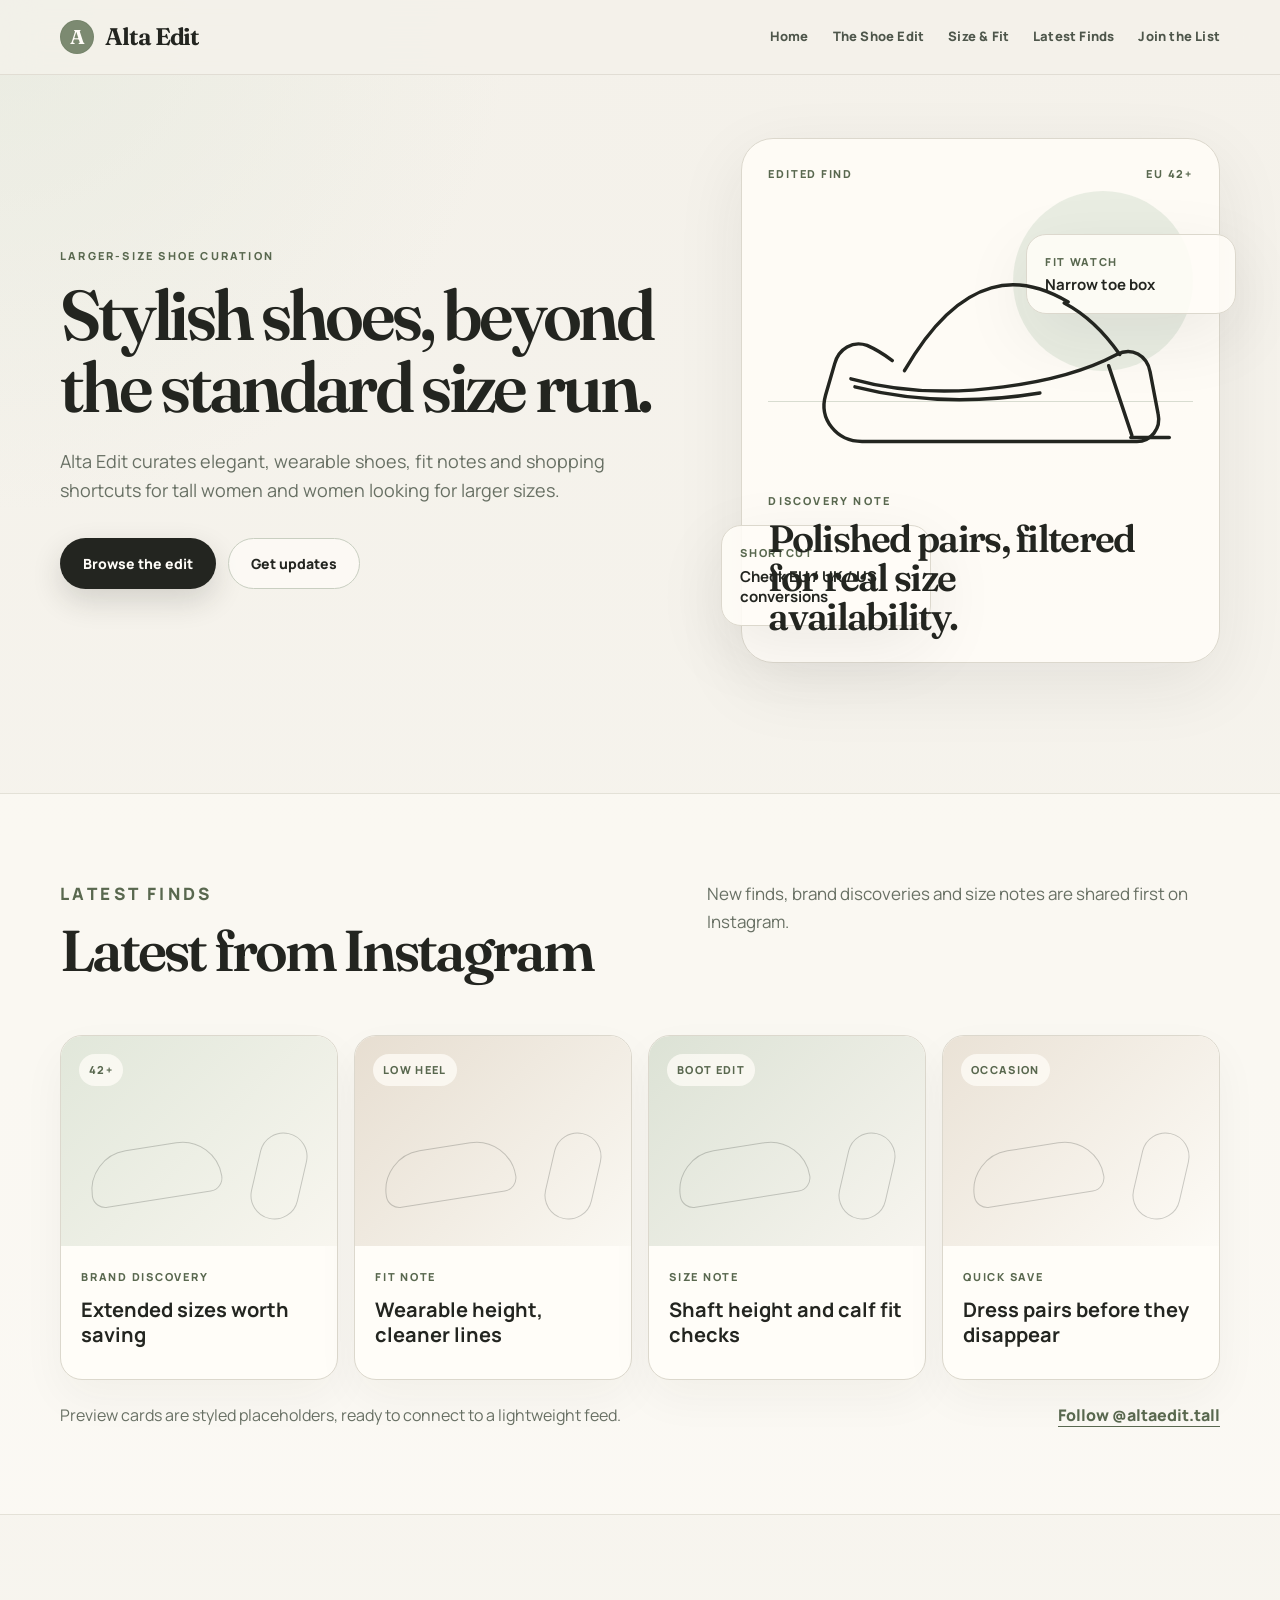
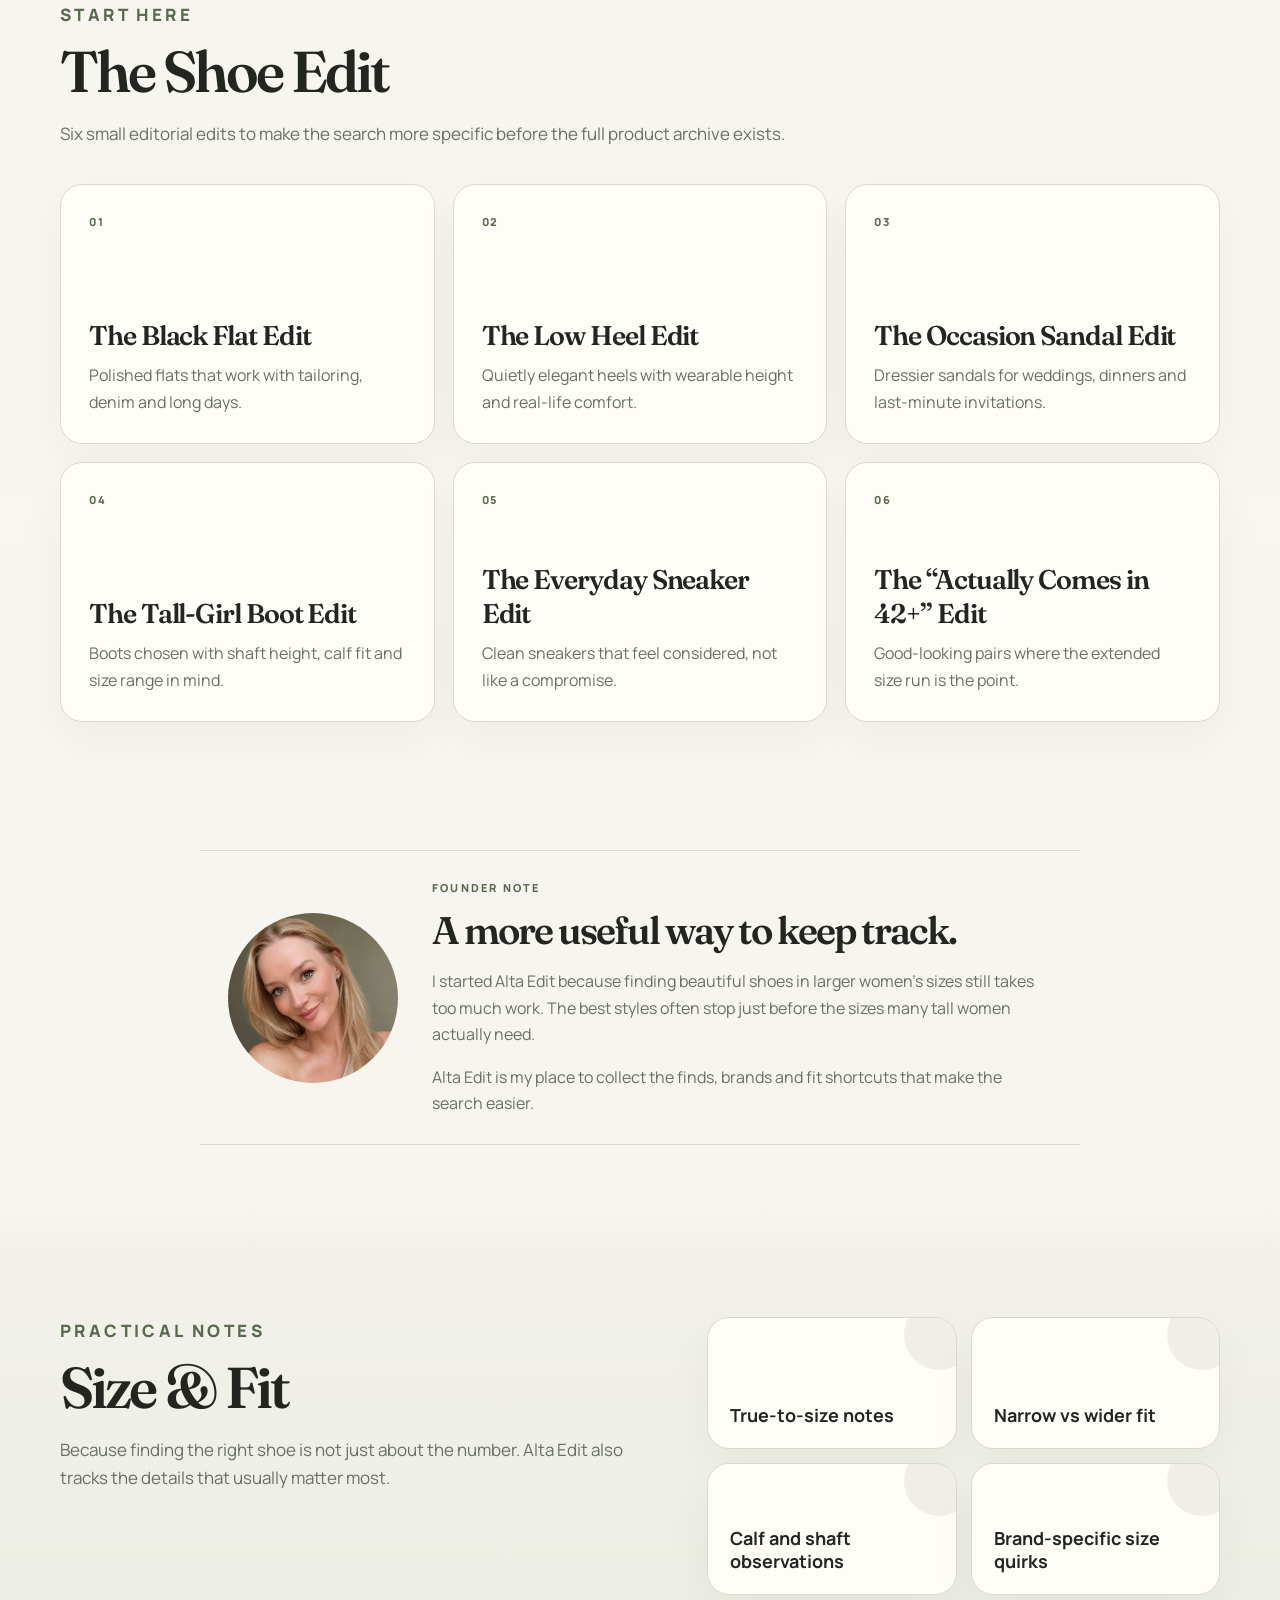
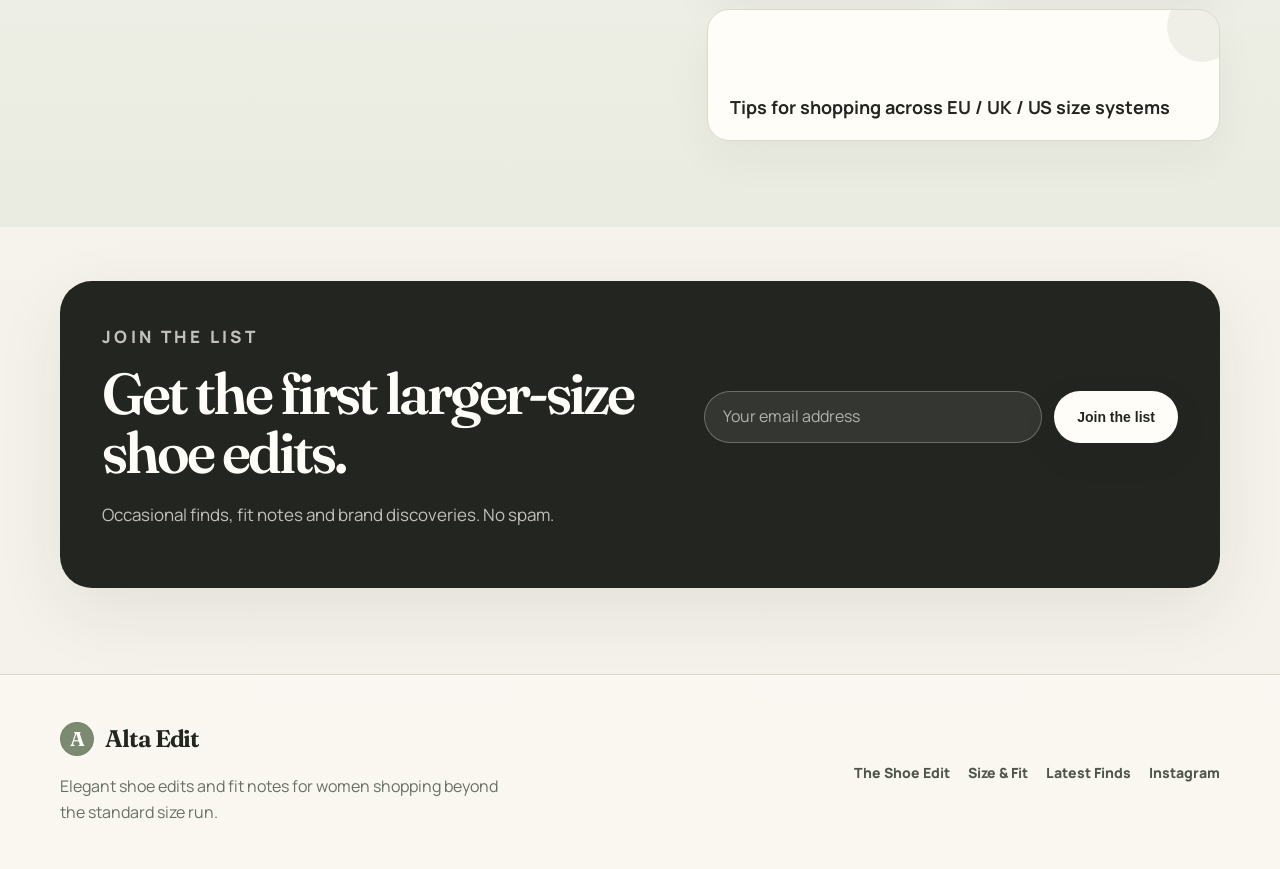
==== index.html @ b193b71e "Redesign Alta Edit homepage" ====
<!doctype html>
<html lang="en">
<head>
  <meta charset="utf-8" />
  <meta name="viewport" content="width=device-width, initial-scale=1" />
  <title>Alta Edit | Larger-Size Shoe Curation</title>
  <meta name="description" content="Alta Edit curates elegant, wearable shoes, fit notes and shopping shortcuts for tall women and women looking for larger sizes." />
  <meta name="keywords" content="large women’s shoes, tall women style, size 11 women shoes, size 12 women shoes, stylish shoes for tall women, women’s large shoe sizes" />
  <meta name="author" content="Alta Edit" />

  <meta property="og:title" content="Alta Edit | Larger-Size Shoe Curation" />
  <meta property="og:description" content="Elegant, wearable shoes, fit notes and shopping shortcuts for tall women and women looking for larger sizes." />
  <meta property="og:type" content="website" />
  <meta property="og:url" content="https://altaedit.com" />
  <meta property="og:site_name" content="Alta Edit" />

  <link rel="preconnect" href="https://fonts.googleapis.com" />
  <link rel="preconnect" href="https://fonts.gstatic.com" crossorigin />
  <link href="https://fonts.googleapis.com/css2?family=Fraunces:opsz,wght@9..144,500;9..144,600;9..144,700&family=Manrope:wght@400;500;600;700;800&display=swap" rel="stylesheet" />
  <link rel="stylesheet" href="styles.css" />
</head>

<body>
  <a class="skip-link" href="#main">Skip to content</a>

  <header class="site-header" data-header>
    <nav class="nav container" aria-label="Main navigation">
      <a href="#" class="brand" aria-label="Alta Edit home">
        <span class="brand-mark">A</span>
        <span>Alta Edit</span>
      </a>

      <button class="nav-toggle" type="button" aria-expanded="false" aria-controls="nav-menu" data-nav-toggle>
        <span class="sr-only">Open menu</span>
        <span></span>
        <span></span>
      </button>

      <div class="nav-menu" id="nav-menu" data-nav-menu>
        <a href="#main">Home</a>
        <a href="#shoe-edit">The Shoe Edit</a>
        <a href="#size-fit">Size &amp; Fit</a>
        <a href="#latest-finds">Latest Finds</a>
        <a href="#newsletter">Join the List</a>
      </div>
    </nav>
  </header>

  <main id="main">
    <section class="hero section" aria-labelledby="hero-title">
      <div class="container hero-grid">
        <div class="hero-copy">
          <p class="eyebrow">Larger-size shoe curation</p>
          <h1 id="hero-title">Stylish shoes, beyond the standard size run.</h1>
          <p class="hero-text">
            Alta Edit curates elegant, wearable shoes, fit notes and shopping shortcuts for tall women and women looking for larger sizes.
          </p>

          <div class="hero-actions">
            <a class="button button-primary" href="#shoe-edit">Browse the edit</a>
            <a class="button button-secondary" href="#newsletter">Get updates</a>
          </div>
        </div>

        <div class="editorial-visual" aria-label="Curated Alta Edit shoe discovery card">
          <div class="visual-card visual-card-main">
            <div class="visual-meta">
              <span>Edited find</span>
              <span>EU 42+</span>
            </div>
            <svg class="shoe-line" viewBox="0 0 420 260" role="img" aria-labelledby="shoe-line-title">
              <title id="shoe-line-title">Minimal line drawing of an elegant slingback shoe</title>
              <path d="M82 166c43 12 93 16 151 8 47-6 84-17 112-32 15-8 30 1 33 17l8 42c3 14-7 27-21 27H93c-25 0-43-22-36-46l9-31c4-15 18-23 32-18 9 4 17 9 25 15" />
              <path d="M135 158c26-45 54-73 86-82 24-7 49-2 76 14" />
              <path d="M293 91c21 11 39 28 55 51" />
              <path d="M86 174c55 14 116 17 183 6" />
              <path d="M337 153l23 69" />
              <path d="M359 224h38" />
            </svg>
            <div class="visual-caption">
              <p class="eyebrow">Discovery note</p>
              <h2>Polished pairs, filtered for real size availability.</h2>
            </div>
          </div>
          <div class="visual-card visual-card-small visual-card-top">
            <span>Fit watch</span>
            <strong>Narrow toe box</strong>
          </div>
          <div class="visual-card visual-card-small visual-card-bottom">
            <span>Shortcut</span>
            <strong>Check EU / UK / US conversions</strong>
          </div>
        </div>
      </div>
    </section>

    <section class="section instagram-section" id="latest-finds" aria-labelledby="instagram-title">
      <div class="container">
        <div class="split-header">
          <div>
            <p class="eyebrow">Latest Finds</p>
            <h2 id="instagram-title">Latest from Instagram</h2>
          </div>
          <p>New finds, brand discoveries and size notes are shared first on Instagram.</p>
        </div>

        <div class="instagram-grid" aria-label="Placeholder Instagram preview cards">
          <article class="instagram-card">
            <div class="insta-art insta-art-flat" aria-hidden="true"><span>42+</span></div>
            <p class="find-type">Brand discovery</p>
            <h3>Extended sizes worth saving</h3>
          </article>
          <article class="instagram-card">
            <div class="insta-art insta-art-heel" aria-hidden="true"><span>Low heel</span></div>
            <p class="find-type">Fit note</p>
            <h3>Wearable height, cleaner lines</h3>
          </article>
          <article class="instagram-card">
            <div class="insta-art insta-art-boot" aria-hidden="true"><span>Boot edit</span></div>
            <p class="find-type">Size note</p>
            <h3>Shaft height and calf fit checks</h3>
          </article>
          <article class="instagram-card">
            <div class="insta-art insta-art-sandal" aria-hidden="true"><span>Occasion</span></div>
            <p class="find-type">Quick save</p>
            <h3>Dress pairs before they disappear</h3>
          </article>
        </div>

        <div class="instagram-link-row">
          <p>Preview cards are styled placeholders, ready to connect to a lightweight feed.</p>
          <a class="text-link" href="https://www.instagram.com/altaedit.tall/" target="_blank" rel="noopener noreferrer">Follow @altaedit.tall</a>
        </div>
      </div>
    </section>

    <section class="section shoe-edit-section" id="shoe-edit" aria-labelledby="shoe-edit-title">
      <div class="container">
        <div class="section-header">
          <p class="eyebrow">Start here</p>
          <h2 id="shoe-edit-title">The Shoe Edit</h2>
          <p>Six small editorial edits to make the search more specific before the full product archive exists.</p>
        </div>

        <div class="edit-grid">
          <article class="edit-card">
            <span class="category-number">01</span>
            <h3>The Black Flat Edit</h3>
            <p>Polished flats that work with tailoring, denim and long days.</p>
          </article>
          <article class="edit-card">
            <span class="category-number">02</span>
            <h3>The Low Heel Edit</h3>
            <p>Quietly elegant heels with wearable height and real-life comfort.</p>
          </article>
          <article class="edit-card">
            <span class="category-number">03</span>
            <h3>The Occasion Sandal Edit</h3>
            <p>Dressier sandals for weddings, dinners and last-minute invitations.</p>
          </article>
          <article class="edit-card">
            <span class="category-number">04</span>
            <h3>The Tall-Girl Boot Edit</h3>
            <p>Boots chosen with shaft height, calf fit and size range in mind.</p>
          </article>
          <article class="edit-card">
            <span class="category-number">05</span>
            <h3>The Everyday Sneaker Edit</h3>
            <p>Clean sneakers that feel considered, not like a compromise.</p>
          </article>
          <article class="edit-card">
            <span class="category-number">06</span>
            <h3>The “Actually Comes in 42+” Edit</h3>
            <p>Good-looking pairs where the extended size run is the point.</p>
          </article>
        </div>
      </div>
    </section>

    <section class="section founder-section" aria-labelledby="founder-title">
      <div class="container founder-note">
        <div class="founder-image-wrap">
          <img src="assets/founder.png" alt="Founder of Alta Edit" class="founder-image" />
        </div>
        <div class="founder-copy">
          <p class="eyebrow">Founder note</p>
          <h2 id="founder-title">A more useful way to keep track.</h2>
          <p>
            I started Alta Edit because finding beautiful shoes in larger women’s sizes still takes too much work. The best styles often stop just before the sizes many tall women actually need.
          </p>
          <p>
            Alta Edit is my place to collect the finds, brands and fit shortcuts that make the search easier.
          </p>
        </div>
      </div>
    </section>

    <section class="section fit-section" id="size-fit" aria-labelledby="fit-title">
      <div class="container fit-grid">
        <div class="fit-intro">
          <p class="eyebrow">Practical notes</p>
          <h2 id="fit-title">Size &amp; Fit</h2>
          <p>Because finding the right shoe is not just about the number. Alta Edit also tracks the details that usually matter most.</p>
        </div>

        <div class="fit-card-grid" aria-label="Size and fit details Alta Edit tracks">
          <article class="fit-card"><h3>True-to-size notes</h3></article>
          <article class="fit-card"><h3>Narrow vs wider fit</h3></article>
          <article class="fit-card"><h3>Calf and shaft observations</h3></article>
          <article class="fit-card"><h3>Brand-specific size quirks</h3></article>
          <article class="fit-card fit-card-wide"><h3>Tips for shopping across EU / UK / US size systems</h3></article>
        </div>
      </div>
    </section>

    <section class="section newsletter-section" id="newsletter" aria-labelledby="newsletter-title">
      <div class="container newsletter-box">
        <div>
          <p class="eyebrow">Join the list</p>
          <h2 id="newsletter-title">Get the first larger-size shoe edits.</h2>
          <p>Occasional finds, fit notes and brand discoveries. No spam.</p>
        </div>

        <form class="newsletter-form" data-newsletter-form>
          <label class="sr-only" for="email">Email address</label>
          <input id="email" name="email" type="email" placeholder="Your email address" autocomplete="email" required />
          <button class="button button-primary" type="submit">Join the list</button>
          <p class="form-message" data-form-message aria-live="polite"></p>
        </form>
      </div>
    </section>
  </main>

  <footer class="site-footer">
    <div class="container footer-grid">
      <div>
        <a href="#" class="brand footer-brand">
          <span class="brand-mark">A</span>
          <span>Alta Edit</span>
        </a>
        <p>Elegant shoe edits and fit notes for women shopping beyond the standard size run.</p>
      </div>

      <div class="footer-links">
        <a href="#shoe-edit">The Shoe Edit</a>
        <a href="#size-fit">Size &amp; Fit</a>
        <a href="#latest-finds">Latest Finds</a>
        <a href="https://www.instagram.com/altaedit.tall/" target="_blank" rel="noopener noreferrer">Instagram</a>
      </div>
    </div>
  </footer>

  <script type="application/ld+json">
  {
    "@context": "https://schema.org",
    "@type": "WebSite",
    "name": "Alta Edit",
    "url": "https://altaedit.com",
    "description": "Alta Edit curates elegant, wearable shoes, fit notes and shopping shortcuts for tall women and women looking for larger sizes.",
    "sameAs": ["https://www.instagram.com/altaedit.tall/"]
  }
  </script>
  <script src="script.js"></script>
</body>
</html>
---- styles.css ----
:root {
  --bg: #F4F1EA;
  --bg-warm: #EEE9DF;
  --surface: #FFFDF8;
  --surface-soft: #F8F6EF;
  --text: #232520;
  --muted: #687064;
  --muted-strong: #4E564B;
  --accent: #7C8A71;
  --accent-dark: #59684F;
  --sage-pale: #E1E7DA;
  --sand: #D9CEC0;
  --border: #DCD8CD;
  --border-strong: #C9CFC1;
  --shadow: 0 22px 70px rgba(35, 37, 32, 0.08);
  --radius-lg: 32px;
  --radius-md: 22px;
  --radius-sm: 14px;
  --container: 1160px;
  --font-heading: "Fraunces", Georgia, serif;
  --font-body: "Manrope", system-ui, -apple-system, BlinkMacSystemFont, "Segoe UI", sans-serif;
}

* { box-sizing: border-box; }

html { scroll-behavior: smooth; }

body {
  margin: 0;
  background:
    radial-gradient(circle at top left, rgba(225, 231, 218, 0.55), transparent 32rem),
    linear-gradient(180deg, var(--bg) 0%, #F8F6F0 52%, var(--bg) 100%);
  color: var(--text);
  font-family: var(--font-body);
  font-size: 16px;
  line-height: 1.65;
}

body.menu-open { overflow: hidden; }

img, svg { max-width: 100%; }

a { color: inherit; text-decoration: none; }

p, h1, h2, h3 { margin-top: 0; }

p { color: var(--muted); }

.container {
  width: min(var(--container), calc(100% - 40px));
  margin-inline: auto;
}

.section { padding: 86px 0; }

.skip-link {
  position: absolute;
  left: 16px;
  top: 16px;
  z-index: 100;
  transform: translateY(-160%);
  background: var(--text);
  color: var(--surface);
  padding: 10px 14px;
  border-radius: 999px;
  font-weight: 800;
}

.skip-link:focus { transform: translateY(0); }

.sr-only {
  position: absolute;
  width: 1px;
  height: 1px;
  padding: 0;
  margin: -1px;
  overflow: hidden;
  clip-path: inset(50%);
  white-space: nowrap;
  border: 0;
}

.site-header {
  position: sticky;
  top: 0;
  z-index: 50;
  background: rgba(244, 241, 234, 0.86);
  backdrop-filter: blur(18px);
  border-bottom: 1px solid rgba(220, 216, 205, 0.78);
  transition: box-shadow 180ms ease, background 180ms ease;
}

.site-header.is-scrolled {
  background: rgba(255, 253, 248, 0.92);
  box-shadow: 0 12px 40px rgba(35, 37, 32, 0.07);
}

.nav {
  min-height: 74px;
  display: flex;
  align-items: center;
  justify-content: space-between;
  gap: 24px;
}

.brand {
  display: inline-flex;
  align-items: center;
  gap: 11px;
  font-family: var(--font-heading);
  font-size: 24px;
  font-weight: 650;
  letter-spacing: -0.045em;
}

.brand-mark {
  display: inline-grid;
  place-items: center;
  width: 34px;
  height: 34px;
  border: 1px solid rgba(89, 104, 79, 0.2);
  border-radius: 999px;
  background: var(--accent);
  color: var(--surface);
  font-family: var(--font-heading);
  font-size: 20px;
  line-height: 1;
}

.nav-menu {
  display: flex;
  align-items: center;
  gap: 24px;
  color: var(--muted-strong);
  font-size: 13px;
  font-weight: 800;
  letter-spacing: 0.015em;
}

.nav-menu a { transition: color 180ms ease; }

.nav-menu a:hover,
.nav-menu a:focus-visible { color: var(--text); }

.nav-toggle {
  display: none;
  width: 44px;
  height: 44px;
  border: 1px solid var(--border);
  border-radius: 999px;
  background: var(--surface);
  padding: 0;
  cursor: pointer;
}

.nav-toggle span:not(.sr-only) {
  display: block;
  width: 18px;
  height: 2px;
  margin: 5px auto;
  background: var(--text);
  border-radius: 999px;
  transition: transform 180ms ease, opacity 180ms ease;
}

.nav-toggle[aria-expanded="true"] span:nth-child(2) { transform: translateY(3.5px) rotate(45deg); }
.nav-toggle[aria-expanded="true"] span:nth-child(3) { transform: translateY(-3.5px) rotate(-45deg); }

.eyebrow {
  margin-bottom: 14px;
  color: var(--accent-dark);
  font-size: 11px;
  font-weight: 850;
  letter-spacing: 0.2em;
  text-transform: uppercase;
}

h1, h2 {
  font-family: var(--font-heading);
  font-weight: 600;
  letter-spacing: -0.052em;
  line-height: 1.02;
  color: var(--text);
}

h1 {
  max-width: 720px;
  font-size: clamp(44px, 5.5vw, 74px);
  margin-bottom: 24px;
}

h2 {
  font-size: clamp(34px, 4.5vw, 58px);
  margin-bottom: 18px;
}

h3 {
  color: var(--text);
  font-size: 20px;
  line-height: 1.25;
  margin-bottom: 10px;
}

.hero {
  min-height: calc(88vh - 74px);
  display: grid;
  align-items: center;
  padding-top: 54px;
}

.hero-grid {
  display: grid;
  grid-template-columns: minmax(0, 1fr) minmax(340px, 0.78fr);
  align-items: center;
  gap: 68px;
}

.hero-text {
  max-width: 630px;
  font-size: 18px;
}

.hero-actions {
  display: flex;
  align-items: center;
  gap: 12px;
  flex-wrap: wrap;
  margin-top: 32px;
}

.button {
  display: inline-flex;
  min-height: 48px;
  align-items: center;
  justify-content: center;
  border-radius: 999px;
  padding: 13px 22px;
  font-size: 14px;
  font-weight: 850;
  border: 1px solid transparent;
  transition: transform 180ms ease, box-shadow 180ms ease, background 180ms ease, border-color 180ms ease;
}

.button:hover,
.button:focus-visible { transform: translateY(-2px); }

.button-primary {
  background: var(--text);
  color: var(--surface);
  box-shadow: 0 12px 30px rgba(35, 37, 32, 0.16);
}

.button-primary:hover,
.button-primary:focus-visible { background: var(--accent-dark); }

.button-secondary {
  color: var(--text);
  border-color: var(--border-strong);
  background: rgba(255, 253, 248, 0.72);
}

.editorial-visual {
  position: relative;
  min-height: 560px;
}

.visual-card {
  border: 1px solid var(--border);
  background: rgba(255, 253, 248, 0.88);
  box-shadow: var(--shadow);
}

.visual-card-main {
  min-height: 520px;
  display: flex;
  flex-direction: column;
  justify-content: space-between;
  overflow: hidden;
  position: relative;
  border-radius: var(--radius-lg);
  padding: 26px;
}

.visual-card-main::before {
  content: "";
  position: absolute;
  inset: 52px 26px auto auto;
  width: 180px;
  height: 180px;
  border-radius: 999px;
  background: rgba(225, 231, 218, 0.68);
}

.visual-card-main::after {
  content: "";
  position: absolute;
  left: 26px;
  right: 26px;
  top: 50%;
  border-top: 1px solid rgba(201, 207, 193, 0.7);
}

.visual-meta {
  position: relative;
  z-index: 1;
  display: flex;
  justify-content: space-between;
  gap: 18px;
  color: var(--accent-dark);
  font-size: 11px;
  font-weight: 900;
  letter-spacing: 0.16em;
  text-transform: uppercase;
}

.shoe-line {
  position: relative;
  z-index: 1;
  margin: 28px 0 18px;
  color: var(--text);
}

.shoe-line path {
  fill: none;
  stroke: currentColor;
  stroke-width: 3.4;
  stroke-linecap: round;
  stroke-linejoin: round;
}

.visual-caption {
  position: relative;
  z-index: 1;
  max-width: 370px;
}

.visual-caption .eyebrow { margin-bottom: 10px; }

.visual-caption h2 {
  font-size: clamp(28px, 3vw, 38px);
  letter-spacing: -0.045em;
  margin: 0;
}

.visual-card-small {
  position: absolute;
  display: grid;
  gap: 4px;
  width: 210px;
  border-radius: 20px;
  padding: 18px;
}

.visual-card-small span {
  color: var(--accent-dark);
  font-size: 11px;
  font-weight: 900;
  letter-spacing: 0.15em;
  text-transform: uppercase;
}

.visual-card-small strong {
  color: var(--text);
  font-size: 15px;
  line-height: 1.35;
}

.visual-card-top { right: -16px; top: 96px; }
.visual-card-bottom { left: -20px; bottom: 72px; }

.split-header,
.fit-grid,
.newsletter-box,
.footer-grid {
  display: grid;
  grid-template-columns: minmax(0, 0.8fr) minmax(320px, 0.68fr);
  gap: 44px;
}

.split-header,
.section-header { margin-bottom: 36px; }

.split-header p,
.section-header p,
.fit-intro p,
.newsletter-box p { font-size: 17px; }

.section-header { max-width: 760px; }

.instagram-section {
  border-top: 1px solid rgba(220, 216, 205, 0.72);
  border-bottom: 1px solid rgba(220, 216, 205, 0.72);
  background: rgba(255, 253, 248, 0.44);
}

.instagram-grid {
  display: grid;
  grid-template-columns: repeat(4, 1fr);
  gap: 16px;
}

.instagram-card,
.edit-card,
.fit-card {
  background: var(--surface);
  border: 1px solid var(--border);
  border-radius: var(--radius-md);
  box-shadow: 0 18px 45px rgba(35, 37, 32, 0.045);
}

.instagram-card {
  overflow: hidden;
  padding-bottom: 22px;
}

.instagram-card h3,
.instagram-card p { margin-inline: 20px; }

.insta-art {
  min-height: 210px;
  position: relative;
  overflow: hidden;
  margin-bottom: 22px;
  background: linear-gradient(135deg, var(--sage-pale), var(--surface-soft));
}

.insta-art::before,
.insta-art::after {
  content: "";
  position: absolute;
  border: 1px solid rgba(35, 37, 32, 0.22);
}

.insta-art::before {
  width: 130px;
  height: 52px;
  left: 28px;
  bottom: 46px;
  border-radius: 100px 100px 34px 34px;
  transform: rotate(-9deg);
}

.insta-art::after {
  width: 46px;
  height: 86px;
  right: 34px;
  bottom: 26px;
  border-radius: 999px;
  transform: rotate(13deg);
}

.insta-art span {
  position: absolute;
  left: 18px;
  top: 18px;
  padding: 7px 10px;
  border-radius: 999px;
  background: rgba(255, 253, 248, 0.76);
  color: var(--accent-dark);
  font-size: 11px;
  font-weight: 900;
  letter-spacing: 0.12em;
  text-transform: uppercase;
}

.insta-art-heel { background: linear-gradient(135deg, #E7DED1, #FAF8F2); }
.insta-art-boot { background: linear-gradient(135deg, #DCE2D5, #F7F5EF); }
.insta-art-sandal { background: linear-gradient(135deg, #EAE2D6, #FDFBF6); }

.find-type,
.category-number {
  color: var(--accent-dark);
  font-size: 11px;
  font-weight: 900;
  letter-spacing: 0.16em;
  text-transform: uppercase;
}

.instagram-link-row {
  display: flex;
  align-items: center;
  justify-content: space-between;
  gap: 22px;
  margin-top: 22px;
  color: var(--muted);
}

.instagram-link-row p { margin: 0; }

.text-link {
  color: var(--accent-dark);
  font-weight: 900;
  text-decoration: underline;
  text-decoration-thickness: 1px;
  text-underline-offset: 5px;
}

.edit-grid {
  display: grid;
  grid-template-columns: repeat(3, 1fr);
  gap: 18px;
}

.edit-card {
  min-height: 260px;
  display: flex;
  flex-direction: column;
  padding: 28px;
  transition: transform 180ms ease, border-color 180ms ease;
}

.edit-card:hover {
  transform: translateY(-4px);
  border-color: var(--border-strong);
}

.edit-card h3 {
  margin-top: auto;
  font-family: var(--font-heading);
  font-size: 27px;
  font-weight: 600;
  letter-spacing: -0.04em;
}

.edit-card p { margin-bottom: 0; }

.founder-section { padding-top: 42px; }

.founder-note {
  display: grid;
  grid-template-columns: 170px minmax(0, 1fr);
  align-items: center;
  gap: 34px;
  max-width: 880px;
  padding: 28px;
  border-top: 1px solid var(--border);
  border-bottom: 1px solid var(--border);
}

.founder-image-wrap {
  aspect-ratio: 1;
  overflow: hidden;
  border-radius: 999px;
  background: var(--sage-pale);
}

.founder-image {
  width: 100%;
  height: 100%;
  display: block;
  object-fit: cover;
}

.founder-copy h2 { font-size: clamp(28px, 3vw, 40px); }
.founder-copy p:last-child { margin-bottom: 0; }

.fit-section {
  background: linear-gradient(180deg, rgba(225, 231, 218, 0.2) 0%, rgba(225, 231, 218, 0.58) 100%);
}

.fit-intro { position: sticky; top: 112px; align-self: start; }

.fit-card-grid {
  display: grid;
  grid-template-columns: repeat(2, 1fr);
  gap: 14px;
}

.fit-card {
  min-height: 132px;
  display: flex;
  align-items: flex-end;
  padding: 22px;
  position: relative;
  overflow: hidden;
}

.fit-card::before {
  content: "";
  position: absolute;
  width: 70px;
  height: 70px;
  right: -18px;
  top: -18px;
  border-radius: 999px;
  background: rgba(124, 138, 113, 0.12);
}

.fit-card h3 {
  position: relative;
  margin: 0;
  font-size: 18px;
}

.fit-card-wide { grid-column: 1 / -1; }

.newsletter-section { padding-top: 54px; }

.newsletter-box {
  align-items: center;
  background: var(--text);
  color: var(--surface);
  border-radius: var(--radius-lg);
  box-shadow: var(--shadow);
  padding: 42px;
}

.newsletter-box h2,
.newsletter-box p,
.newsletter-box .eyebrow { color: inherit; }

.newsletter-box p { opacity: 0.72; }

.newsletter-form {
  display: grid;
  grid-template-columns: 1fr auto;
  gap: 12px;
}

.newsletter-form input {
  width: 100%;
  min-height: 52px;
  border: 1px solid rgba(255, 253, 248, 0.28);
  border-radius: 999px;
  background: rgba(255, 253, 248, 0.08);
  color: var(--surface);
  font: inherit;
  padding: 0 18px;
  outline: none;
}

.newsletter-form input::placeholder { color: rgba(255, 253, 248, 0.62); }

.newsletter-form input:focus {
  border-color: rgba(255, 253, 248, 0.82);
  box-shadow: 0 0 0 4px rgba(255, 253, 248, 0.12);
}

.newsletter-box .button-primary {
  background: var(--surface);
  color: var(--text);
}

.form-message {
  grid-column: 1 / -1;
  min-height: 24px;
  margin: 0;
  font-size: 14px;
}

.site-footer {
  padding: 44px 0;
  border-top: 1px solid var(--border);
  background: rgba(255, 253, 248, 0.48);
}

.footer-grid { align-items: center; }
.footer-brand { margin-bottom: 14px; }
.site-footer p { margin-bottom: 0; max-width: 460px; }

.footer-links {
  display: flex;
  justify-content: flex-end;
  gap: 18px;
  flex-wrap: wrap;
  color: var(--muted-strong);
  font-size: 14px;
  font-weight: 850;
}

.footer-links a:hover { color: var(--text); }

@media (max-width: 980px) {
  .section { padding: 68px 0; }

  .nav-toggle {
    display: block;
    position: relative;
    z-index: 60;
  }

  .nav-menu {
    position: fixed;
    inset: 74px 20px auto 20px;
    display: grid;
    gap: 0;
    padding: 14px;
    background: var(--surface);
    border: 1px solid var(--border);
    border-radius: var(--radius-md);
    box-shadow: var(--shadow);
    opacity: 0;
    visibility: hidden;
    transform: translateY(-10px);
    transition: opacity 180ms ease, visibility 180ms ease, transform 180ms ease;
  }

  .nav-menu.is-open {
    opacity: 1;
    visibility: visible;
    transform: translateY(0);
  }

  .nav-menu a {
    padding: 14px 12px;
    border-radius: 14px;
  }

  .nav-menu a:hover { background: var(--sage-pale); }

  .hero { min-height: auto; }

  .hero-grid,
  .split-header,
  .fit-grid,
  .newsletter-box,
  .footer-grid {
    grid-template-columns: 1fr;
  }

  .hero-grid { gap: 42px; }
  .editorial-visual { min-height: auto; }
  .visual-card-main { min-height: 460px; }
  .visual-card-top { right: 14px; }
  .visual-card-bottom { left: 14px; bottom: 56px; }

  .instagram-grid,
  .edit-grid { grid-template-columns: repeat(2, 1fr); }

  .fit-intro { position: static; }

  .footer-links { justify-content: flex-start; }
}

@media (max-width: 640px) {
  .container { width: min(var(--container), calc(100% - 28px)); }
  .section { padding: 56px 0; }
  .nav { min-height: 68px; }
  .nav-menu { inset: 68px 14px auto 14px; }
  .brand { font-size: 23px; }
  h1 { font-size: 44px; }
  h2 { font-size: 38px; }

  .hero { padding-top: 42px; }

  .hero-actions,
  .instagram-link-row {
    align-items: stretch;
    flex-direction: column;
  }

  .button { width: 100%; }

  .visual-card-main {
    min-height: 430px;
    padding: 22px;
  }

  .visual-card-small {
    position: static;
    width: 100%;
    margin-top: 12px;
  }

  .instagram-grid,
  .edit-grid,
  .fit-card-grid { grid-template-columns: 1fr; }

  .founder-note {
    grid-template-columns: 1fr;
    padding: 24px 0;
  }

  .founder-image-wrap { width: 132px; }

  .newsletter-box { padding: 28px; }
  .newsletter-form { grid-template-columns: 1fr; }
}
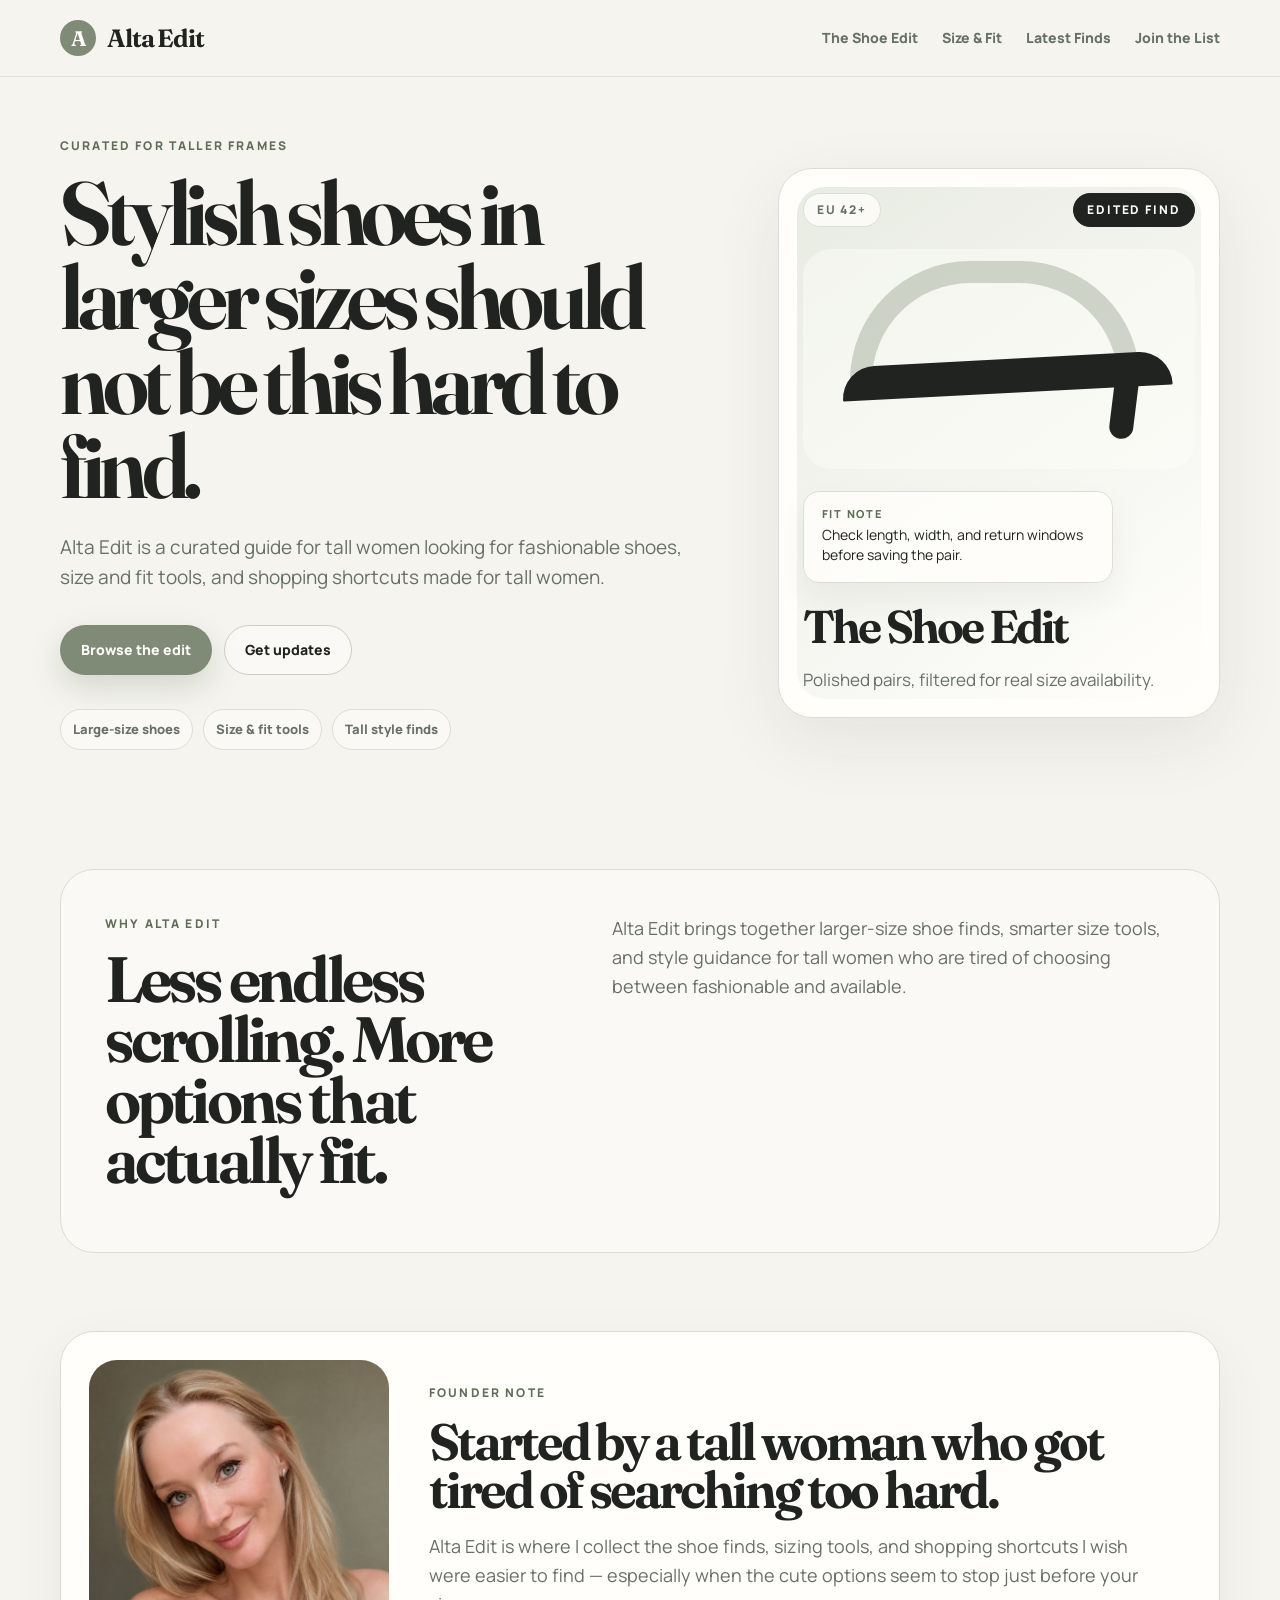
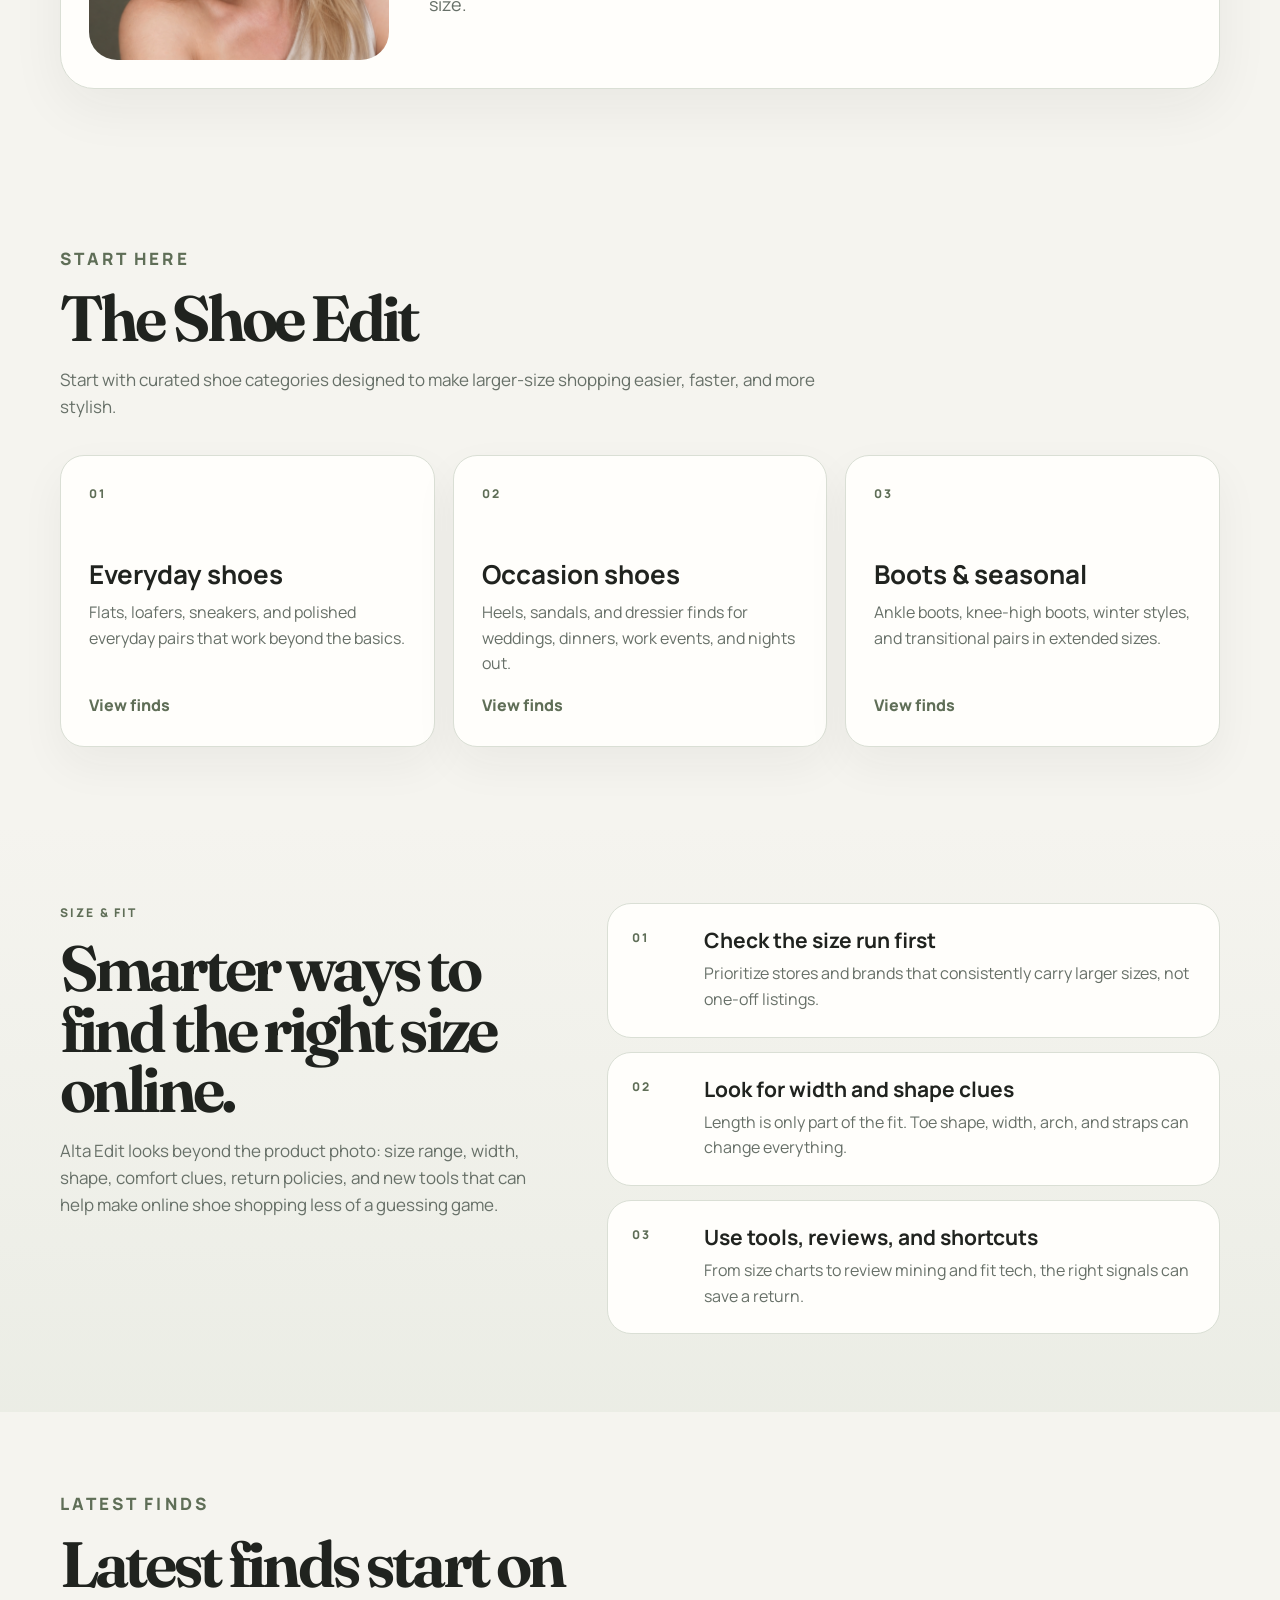
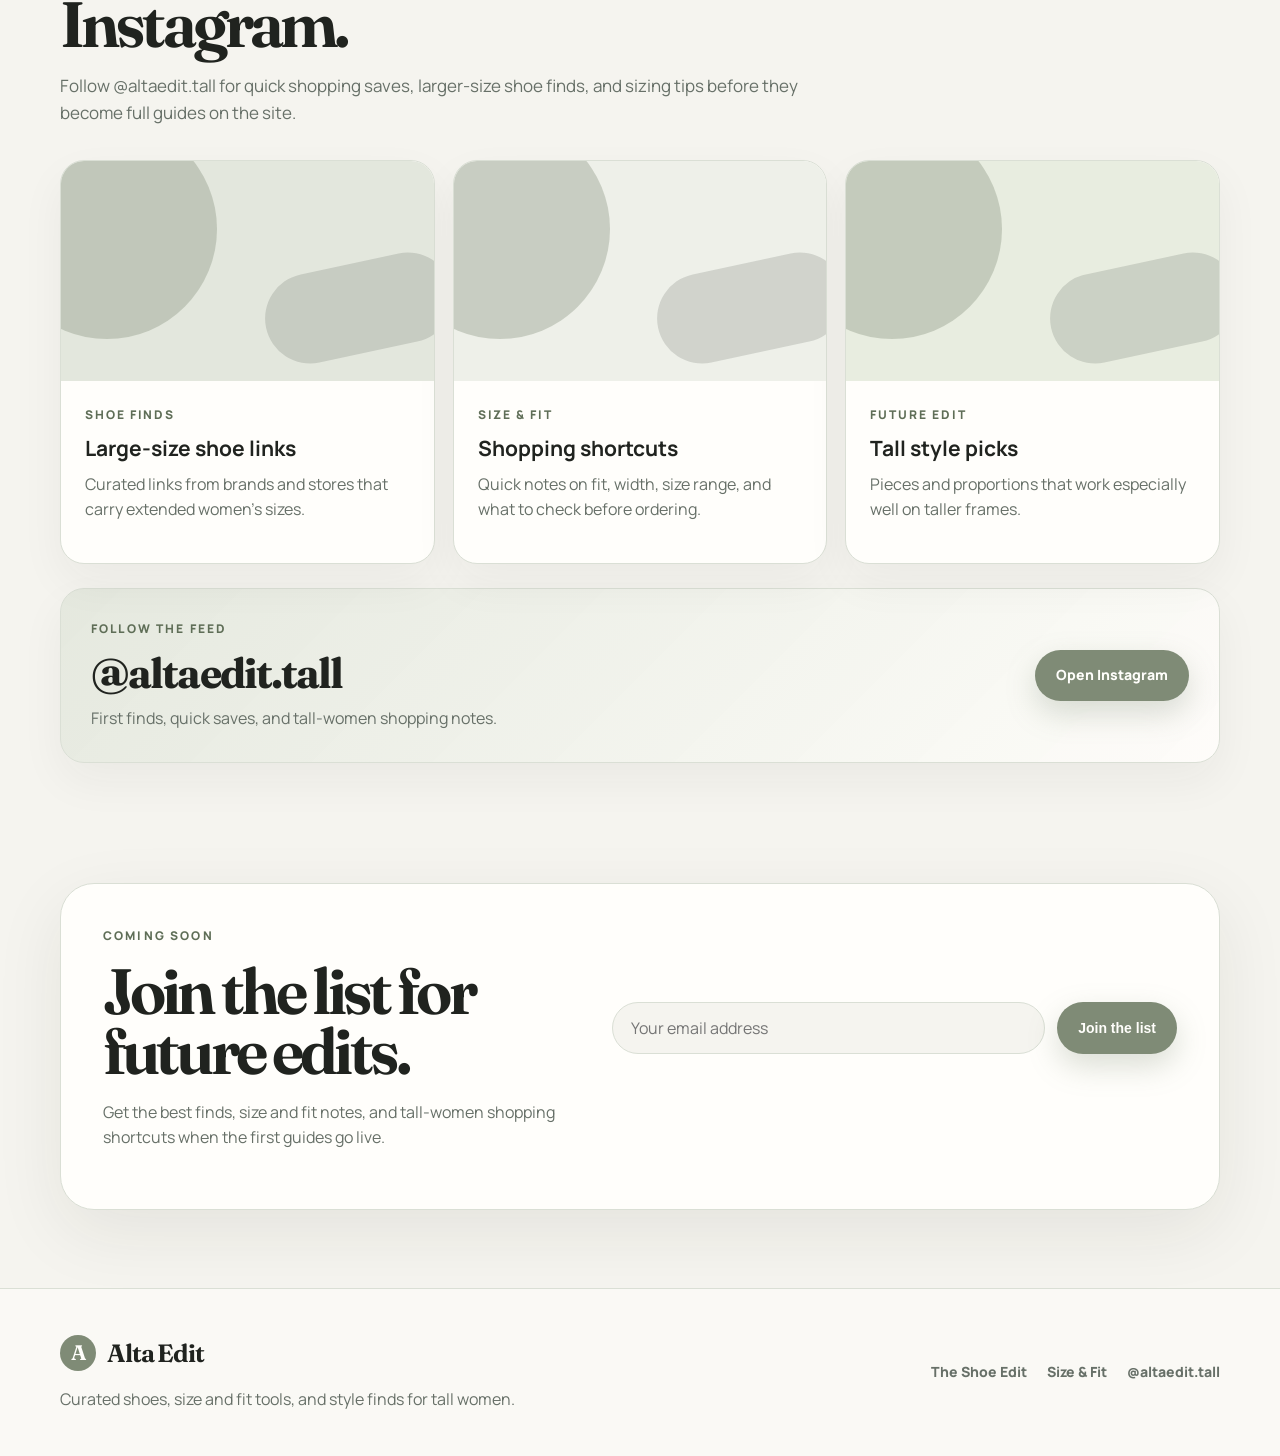
==== commit 8f50b88d: "Fix hero visual card layout" ====
--- a/index.html
+++ b/index.html
@@ -3,13 +3,13 @@
 <head>
   <meta charset="utf-8" />
   <meta name="viewport" content="width=device-width, initial-scale=1" />
-  <title>Alta Edit | Larger-Size Shoe Curation</title>
-  <meta name="description" content="Alta Edit curates elegant, wearable shoes, fit notes and shopping shortcuts for tall women and women looking for larger sizes." />
+  <title>Alta Edit | Large Shoes & Style for Tall Women</title>
+  <meta name="description" content="Alta Edit helps tall women find stylish women’s shoes in larger sizes, with curated finds, size and fit tools, and shopping shortcuts." />
   <meta name="keywords" content="large women’s shoes, tall women style, size 11 women shoes, size 12 women shoes, stylish shoes for tall women, women’s large shoe sizes" />
   <meta name="author" content="Alta Edit" />
 
-  <meta property="og:title" content="Alta Edit | Larger-Size Shoe Curation" />
-  <meta property="og:description" content="Elegant, wearable shoes, fit notes and shopping shortcuts for tall women and women looking for larger sizes." />
+  <meta property="og:title" content="Alta Edit | Large Shoes & Style for Tall Women" />
+  <meta property="og:description" content="Curated shoes, size and fit tools, and style finds for tall women." />
   <meta property="og:type" content="website" />
   <meta property="og:url" content="https://altaedit.com" />
   <meta property="og:site_name" content="Alta Edit" />
@@ -37,7 +37,6 @@
       </button>
 
       <div class="nav-menu" id="nav-menu" data-nav-menu>
-        <a href="#main">Home</a>
         <a href="#shoe-edit">The Shoe Edit</a>
         <a href="#size-fit">Size &amp; Fit</a>
         <a href="#latest-finds">Latest Finds</a>
@@ -47,178 +46,215 @@
   </header>
 
   <main id="main">
-    <section class="hero section" aria-labelledby="hero-title">
+    <section class="hero section">
       <div class="container hero-grid">
         <div class="hero-copy">
-          <p class="eyebrow">Larger-size shoe curation</p>
-          <h1 id="hero-title">Stylish shoes, beyond the standard size run.</h1>
+          <p class="eyebrow">Curated for taller frames</p>
+          <h1>Stylish shoes in larger sizes should not be this hard to find.</h1>
           <p class="hero-text">
-            Alta Edit curates elegant, wearable shoes, fit notes and shopping shortcuts for tall women and women looking for larger sizes.
+            Alta Edit is a curated guide for tall women looking for fashionable shoes, size and fit tools, and shopping shortcuts made for tall women.
           </p>
 
           <div class="hero-actions">
             <a class="button button-primary" href="#shoe-edit">Browse the edit</a>
             <a class="button button-secondary" href="#newsletter">Get updates</a>
           </div>
-        </div>
-
-        <div class="editorial-visual" aria-label="Curated Alta Edit shoe discovery card">
-          <div class="visual-card visual-card-main">
-            <div class="visual-meta">
-              <span>Edited find</span>
-              <span>EU 42+</span>
-            </div>
-            <svg class="shoe-line" viewBox="0 0 420 260" role="img" aria-labelledby="shoe-line-title">
-              <title id="shoe-line-title">Minimal line drawing of an elegant slingback shoe</title>
-              <path d="M82 166c43 12 93 16 151 8 47-6 84-17 112-32 15-8 30 1 33 17l8 42c3 14-7 27-21 27H93c-25 0-43-22-36-46l9-31c4-15 18-23 32-18 9 4 17 9 25 15" />
-              <path d="M135 158c26-45 54-73 86-82 24-7 49-2 76 14" />
-              <path d="M293 91c21 11 39 28 55 51" />
-              <path d="M86 174c55 14 116 17 183 6" />
-              <path d="M337 153l23 69" />
-              <path d="M359 224h38" />
-            </svg>
-            <div class="visual-caption">
-              <p class="eyebrow">Discovery note</p>
-              <h2>Polished pairs, filtered for real size availability.</h2>
-            </div>
-          </div>
-          <div class="visual-card visual-card-small visual-card-top">
-            <span>Fit watch</span>
-            <strong>Narrow toe box</strong>
-          </div>
-          <div class="visual-card visual-card-small visual-card-bottom">
-            <span>Shortcut</span>
-            <strong>Check EU / UK / US conversions</strong>
-          </div>
-        </div>
-      </div>
-    </section>
-
-    <section class="section instagram-section" id="latest-finds" aria-labelledby="instagram-title">
-      <div class="container">
-        <div class="split-header">
-          <div>
-            <p class="eyebrow">Latest Finds</p>
-            <h2 id="instagram-title">Latest from Instagram</h2>
-          </div>
-          <p>New finds, brand discoveries and size notes are shared first on Instagram.</p>
-        </div>
-
-        <div class="instagram-grid" aria-label="Placeholder Instagram preview cards">
-          <article class="instagram-card">
-            <div class="insta-art insta-art-flat" aria-hidden="true"><span>42+</span></div>
-            <p class="find-type">Brand discovery</p>
-            <h3>Extended sizes worth saving</h3>
-          </article>
-          <article class="instagram-card">
-            <div class="insta-art insta-art-heel" aria-hidden="true"><span>Low heel</span></div>
-            <p class="find-type">Fit note</p>
-            <h3>Wearable height, cleaner lines</h3>
-          </article>
-          <article class="instagram-card">
-            <div class="insta-art insta-art-boot" aria-hidden="true"><span>Boot edit</span></div>
-            <p class="find-type">Size note</p>
-            <h3>Shaft height and calf fit checks</h3>
-          </article>
-          <article class="instagram-card">
-            <div class="insta-art insta-art-sandal" aria-hidden="true"><span>Occasion</span></div>
-            <p class="find-type">Quick save</p>
-            <h3>Dress pairs before they disappear</h3>
-          </article>
-        </div>
-
-        <div class="instagram-link-row">
-          <p>Preview cards are styled placeholders, ready to connect to a lightweight feed.</p>
-          <a class="text-link" href="https://www.instagram.com/altaedit.tall/" target="_blank" rel="noopener noreferrer">Follow @altaedit.tall</a>
-        </div>
-      </div>
-    </section>
-
-    <section class="section shoe-edit-section" id="shoe-edit" aria-labelledby="shoe-edit-title">
+
+          <div class="trust-row" aria-label="Alta Edit focus areas">
+            <span>Large-size shoes</span>
+            <span>Size &amp; fit tools</span>
+            <span>Tall style finds</span>
+          </div>
+        </div>
+
+        <div class="hero-card" aria-label="Alta Edit preview card">
+          <div class="hero-card-top">
+            <span class="hero-card-label">EU 42+</span>
+            <span class="hero-card-label hero-card-label-dark">Edited Find</span>
+          </div>
+
+          <div class="shoe-visual" aria-hidden="true">
+            <div class="shoe-arch"></div>
+            <div class="shoe-base"></div>
+            <div class="shoe-heel"></div>
+          </div>
+
+          <div class="fit-note-card">
+            <span>Fit note</span>
+            <p>Check length, width, and return windows before saving the pair.</p>
+          </div>
+
+          <div class="hero-card-content">
+            <h2>The Shoe Edit</h2>
+            <p>Polished pairs, filtered for real size availability.</p>
+          </div>
+        </div>
+      </div>
+    </section>
+
+    <section class="section intro-section">
+      <div class="container intro-grid">
+        <div>
+          <p class="eyebrow">Why Alta Edit</p>
+          <h2>Less endless scrolling. More options that actually fit.</h2>
+        </div>
+        <p>
+          Alta Edit brings together larger-size shoe finds, smarter size tools, and style guidance for tall women who are tired of choosing between fashionable and available.
+        </p>
+      </div>
+    </section>
+
+
+    <section class="section founder-section">
+      <div class="container founder-card">
+        <div class="founder-image-wrap">
+          <img src="assets/founder.png" alt="Founder of Alta Edit" class="founder-image" />
+        </div>
+        <div class="founder-copy">
+          <p class="eyebrow">Founder note</p>
+          <h2>Started by a tall woman who got tired of searching too hard.</h2>
+          <p>
+            Alta Edit is where I collect the shoe finds, sizing tools, and shopping
+            shortcuts I wish were easier to find — especially when the cute options
+            seem to stop just before your size.
+          </p>
+        </div>
+      </div>
+    </section>
+
+    <section class="section" id="shoe-edit">
       <div class="container">
         <div class="section-header">
           <p class="eyebrow">Start here</p>
-          <h2 id="shoe-edit-title">The Shoe Edit</h2>
-          <p>Six small editorial edits to make the search more specific before the full product archive exists.</p>
-        </div>
-
-        <div class="edit-grid">
-          <article class="edit-card">
+          <h2>The Shoe Edit</h2>
+          <p>
+            Start with curated shoe categories designed to make larger-size shopping easier, faster, and more stylish.
+          </p>
+        </div>
+
+        <div class="category-grid">
+          <article class="category-card">
             <span class="category-number">01</span>
-            <h3>The Black Flat Edit</h3>
-            <p>Polished flats that work with tailoring, denim and long days.</p>
-          </article>
-          <article class="edit-card">
+            <h3>Everyday shoes</h3>
+            <p>Flats, loafers, sneakers, and polished everyday pairs that work beyond the basics.</p>
+            <a href="#latest-finds" aria-label="View everyday shoe finds">View finds</a>
+          </article>
+
+          <article class="category-card">
             <span class="category-number">02</span>
-            <h3>The Low Heel Edit</h3>
-            <p>Quietly elegant heels with wearable height and real-life comfort.</p>
-          </article>
-          <article class="edit-card">
+            <h3>Occasion shoes</h3>
+            <p>Heels, sandals, and dressier finds for weddings, dinners, work events, and nights out.</p>
+            <a href="#latest-finds" aria-label="View occasion shoe finds">View finds</a>
+          </article>
+
+          <article class="category-card">
             <span class="category-number">03</span>
-            <h3>The Occasion Sandal Edit</h3>
-            <p>Dressier sandals for weddings, dinners and last-minute invitations.</p>
-          </article>
-          <article class="edit-card">
-            <span class="category-number">04</span>
-            <h3>The Tall-Girl Boot Edit</h3>
-            <p>Boots chosen with shaft height, calf fit and size range in mind.</p>
-          </article>
-          <article class="edit-card">
-            <span class="category-number">05</span>
-            <h3>The Everyday Sneaker Edit</h3>
-            <p>Clean sneakers that feel considered, not like a compromise.</p>
-          </article>
-          <article class="edit-card">
-            <span class="category-number">06</span>
-            <h3>The “Actually Comes in 42+” Edit</h3>
-            <p>Good-looking pairs where the extended size run is the point.</p>
-          </article>
-        </div>
-      </div>
-    </section>
-
-    <section class="section founder-section" aria-labelledby="founder-title">
-      <div class="container founder-note">
-        <div class="founder-image-wrap">
-          <img src="assets/founder.png" alt="Founder of Alta Edit" class="founder-image" />
-        </div>
-        <div class="founder-copy">
-          <p class="eyebrow">Founder note</p>
-          <h2 id="founder-title">A more useful way to keep track.</h2>
-          <p>
-            I started Alta Edit because finding beautiful shoes in larger women’s sizes still takes too much work. The best styles often stop just before the sizes many tall women actually need.
-          </p>
-          <p>
-            Alta Edit is my place to collect the finds, brands and fit shortcuts that make the search easier.
-          </p>
-        </div>
-      </div>
-    </section>
-
-    <section class="section fit-section" id="size-fit" aria-labelledby="fit-title">
+            <h3>Boots & seasonal</h3>
+            <p>Ankle boots, knee-high boots, winter styles, and transitional pairs in extended sizes.</p>
+            <a href="#latest-finds" aria-label="View boot and seasonal finds">View finds</a>
+          </article>
+        </div>
+      </div>
+    </section>
+
+    <section class="section fit-section" id="size-fit">
       <div class="container fit-grid">
-        <div class="fit-intro">
-          <p class="eyebrow">Practical notes</p>
-          <h2 id="fit-title">Size &amp; Fit</h2>
-          <p>Because finding the right shoe is not just about the number. Alta Edit also tracks the details that usually matter most.</p>
-        </div>
-
-        <div class="fit-card-grid" aria-label="Size and fit details Alta Edit tracks">
-          <article class="fit-card"><h3>True-to-size notes</h3></article>
-          <article class="fit-card"><h3>Narrow vs wider fit</h3></article>
-          <article class="fit-card"><h3>Calf and shaft observations</h3></article>
-          <article class="fit-card"><h3>Brand-specific size quirks</h3></article>
-          <article class="fit-card fit-card-wide"><h3>Tips for shopping across EU / UK / US size systems</h3></article>
-        </div>
-      </div>
-    </section>
-
-    <section class="section newsletter-section" id="newsletter" aria-labelledby="newsletter-title">
+        <div class="fit-panel">
+          <p class="eyebrow">Size &amp; Fit</p>
+          <h2>Smarter ways to find the right size online.</h2>
+          <p>
+            Alta Edit looks beyond the product photo: size range, width, shape, comfort clues, return policies, and new tools that can help make online shoe shopping less of a guessing game.
+          </p>
+        </div>
+
+        <div class="tips-list" aria-label="Size and fit topics">
+          <div class="tip">
+            <span>01</span>
+            <div>
+              <h3>Check the size run first</h3>
+              <p>Prioritize stores and brands that consistently carry larger sizes, not one-off listings.</p>
+            </div>
+          </div>
+
+          <div class="tip">
+            <span>02</span>
+            <div>
+              <h3>Look for width and shape clues</h3>
+              <p>Length is only part of the fit. Toe shape, width, arch, and straps can change everything.</p>
+            </div>
+          </div>
+
+          <div class="tip">
+            <span>03</span>
+            <div>
+              <h3>Use tools, reviews, and shortcuts</h3>
+              <p>From size charts to review mining and fit tech, the right signals can save a return.</p>
+            </div>
+          </div>
+        </div>
+      </div>
+    </section>
+
+    <section class="section" id="latest-finds">
+      <div class="container">
+        <div class="section-header">
+          <p class="eyebrow">Latest Finds</p>
+          <h2>Latest finds start on Instagram.</h2>
+          <p>
+            Follow @altaedit.tall for quick shopping saves, larger-size shoe finds, and sizing tips before they become full guides on the site.
+          </p>
+        </div>
+
+        <div class="finds-grid">
+          <article class="find-card">
+            <div class="find-image find-image-one" aria-hidden="true"></div>
+            <div class="find-content">
+              <p class="find-type">Shoe finds</p>
+              <h3>Large-size shoe links</h3>
+              <p>Curated links from brands and stores that carry extended women’s sizes.</p>
+            </div>
+          </article>
+
+          <article class="find-card">
+            <div class="find-image find-image-two" aria-hidden="true"></div>
+            <div class="find-content">
+              <p class="find-type">Size &amp; fit</p>
+              <h3>Shopping shortcuts</h3>
+              <p>Quick notes on fit, width, size range, and what to check before ordering.</p>
+            </div>
+          </article>
+
+          <article class="find-card">
+            <div class="find-image find-image-three" aria-hidden="true"></div>
+            <div class="find-content">
+              <p class="find-type">Future edit</p>
+              <h3>Tall style picks</h3>
+              <p>Pieces and proportions that work especially well on taller frames.</p>
+            </div>
+          </article>
+        </div>
+
+        <div class="instagram-callout">
+          <div>
+            <p class="eyebrow">Follow the feed</p>
+            <h3>@altaedit.tall</h3>
+            <p>First finds, quick saves, and tall-women shopping notes.</p>
+          </div>
+          <a class="button button-primary" href="https://www.instagram.com/altaedit.tall/" target="_blank" rel="noopener noreferrer">
+            Open Instagram
+          </a>
+        </div>
+      </div>
+    </section>
+
+    <section class="section newsletter-section" id="newsletter">
       <div class="container newsletter-box">
         <div>
-          <p class="eyebrow">Join the list</p>
-          <h2 id="newsletter-title">Get the first larger-size shoe edits.</h2>
-          <p>Occasional finds, fit notes and brand discoveries. No spam.</p>
+          <p class="eyebrow">Coming soon</p>
+          <h2>Join the list for future edits.</h2>
+          <p>
+            Get the best finds, size and fit notes, and tall-women shopping shortcuts when the first guides go live.
+          </p>
         </div>
 
         <form class="newsletter-form" data-newsletter-form>
@@ -238,14 +274,13 @@
           <span class="brand-mark">A</span>
           <span>Alta Edit</span>
         </a>
-        <p>Elegant shoe edits and fit notes for women shopping beyond the standard size run.</p>
+        <p>Curated shoes, size and fit tools, and style finds for tall women.</p>
       </div>
 
       <div class="footer-links">
         <a href="#shoe-edit">The Shoe Edit</a>
         <a href="#size-fit">Size &amp; Fit</a>
-        <a href="#latest-finds">Latest Finds</a>
-        <a href="https://www.instagram.com/altaedit.tall/" target="_blank" rel="noopener noreferrer">Instagram</a>
+        <a href="https://www.instagram.com/altaedit.tall/" target="_blank" rel="noopener noreferrer">@altaedit.tall</a>
       </div>
     </div>
   </footer>
@@ -256,7 +291,7 @@
     "@type": "WebSite",
     "name": "Alta Edit",
     "url": "https://altaedit.com",
-    "description": "Alta Edit curates elegant, wearable shoes, fit notes and shopping shortcuts for tall women and women looking for larger sizes.",
+    "description": "Alta Edit helps tall women find stylish women’s shoes in larger sizes, with curated finds, size and fit tools, and shopping shortcuts.",
     "sameAs": ["https://www.instagram.com/altaedit.tall/"]
   }
   </script>
--- a/styles.css
+++ b/styles.css
@@ -1,57 +1,73 @@
 :root {
-  --bg: #F4F1EA;
-  --bg-warm: #EEE9DF;
-  --surface: #FFFDF8;
-  --surface-soft: #F8F6EF;
-  --text: #232520;
-  --muted: #687064;
-  --muted-strong: #4E564B;
-  --accent: #7C8A71;
-  --accent-dark: #59684F;
-  --sage-pale: #E1E7DA;
-  --sand: #D9CEC0;
-  --border: #DCD8CD;
-  --border-strong: #C9CFC1;
-  --shadow: 0 22px 70px rgba(35, 37, 32, 0.08);
-  --radius-lg: 32px;
-  --radius-md: 22px;
-  --radius-sm: 14px;
+  --bg: #F5F4EF;
+  --surface: #FFFEFB;
+  --text: #20231F;
+  --muted: #677068;
+  --accent: #7F8B76;
+  --accent-dark: #5F6E57;
+  --soft: #E3E7DD;
+  --border: #DADFD5;
+  --border-strong: #C8D0C0;
+  --white: #FFFFFF;
+  --shadow: 0 22px 70px rgba(32, 35, 31, 0.08);
+  --radius-lg: 34px;
+  --radius-md: 24px;
+  --radius-sm: 16px;
   --container: 1160px;
   --font-heading: "Fraunces", Georgia, serif;
   --font-body: "Manrope", system-ui, -apple-system, BlinkMacSystemFont, "Segoe UI", sans-serif;
 }
 
-* { box-sizing: border-box; }
-
-html { scroll-behavior: smooth; }
+* {
+  box-sizing: border-box;
+}
+
+html {
+  scroll-behavior: smooth;
+}
 
 body {
   margin: 0;
-  background:
-    radial-gradient(circle at top left, rgba(225, 231, 218, 0.55), transparent 32rem),
-    linear-gradient(180deg, var(--bg) 0%, #F8F6F0 52%, var(--bg) 100%);
+  background: var(--bg);
   color: var(--text);
   font-family: var(--font-body);
   font-size: 16px;
-  line-height: 1.65;
-}
-
-body.menu-open { overflow: hidden; }
-
-img, svg { max-width: 100%; }
-
-a { color: inherit; text-decoration: none; }
-
-p, h1, h2, h3 { margin-top: 0; }
-
-p { color: var(--muted); }
+  line-height: 1.6;
+}
+
+body.menu-open {
+  overflow: hidden;
+}
+
+img,
+svg {
+  max-width: 100%;
+}
+
+a {
+  color: inherit;
+  text-decoration: none;
+}
+
+p,
+h1,
+h2,
+h3 {
+  margin-top: 0;
+}
+
+p {
+  color: var(--muted);
+}
 
 .container {
   width: min(var(--container), calc(100% - 40px));
   margin-inline: auto;
 }
 
-.section { padding: 86px 0; }
+.section {
+  padding: 78px 0;
+}
 
 .skip-link {
   position: absolute;
@@ -66,7 +82,9 @@
   font-weight: 800;
 }
 
-.skip-link:focus { transform: translateY(0); }
+.skip-link:focus {
+  transform: translateY(0);
+}
 
 .sr-only {
   position: absolute;
@@ -84,19 +102,19 @@
   position: sticky;
   top: 0;
   z-index: 50;
-  background: rgba(244, 241, 234, 0.86);
+  background: rgba(245, 244, 239, 0.86);
   backdrop-filter: blur(18px);
-  border-bottom: 1px solid rgba(220, 216, 205, 0.78);
+  border-bottom: 1px solid rgba(218, 223, 213, 0.8);
   transition: box-shadow 180ms ease, background 180ms ease;
 }
 
 .site-header.is-scrolled {
-  background: rgba(255, 253, 248, 0.92);
-  box-shadow: 0 12px 40px rgba(35, 37, 32, 0.07);
+  background: rgba(255, 254, 251, 0.92);
+  box-shadow: 0 12px 40px rgba(32, 35, 31, 0.07);
 }
 
 .nav {
-  min-height: 74px;
+  min-height: 76px;
   display: flex;
   align-items: center;
   justify-content: space-between;
@@ -108,7 +126,7 @@
   align-items: center;
   gap: 11px;
   font-family: var(--font-heading);
-  font-size: 24px;
+  font-size: 25px;
   font-weight: 650;
   letter-spacing: -0.045em;
 }
@@ -116,14 +134,13 @@
 .brand-mark {
   display: inline-grid;
   place-items: center;
-  width: 34px;
-  height: 34px;
-  border: 1px solid rgba(89, 104, 79, 0.2);
+  width: 36px;
+  height: 36px;
   border-radius: 999px;
   background: var(--accent);
   color: var(--surface);
   font-family: var(--font-heading);
-  font-size: 20px;
+  font-size: 21px;
   line-height: 1;
 }
 
@@ -131,16 +148,19 @@
   display: flex;
   align-items: center;
   gap: 24px;
-  color: var(--muted-strong);
-  font-size: 13px;
+  color: var(--muted);
+  font-size: 14px;
   font-weight: 800;
-  letter-spacing: 0.015em;
-}
-
-.nav-menu a { transition: color 180ms ease; }
+}
+
+.nav-menu a {
+  transition: color 180ms ease;
+}
 
 .nav-menu a:hover,
-.nav-menu a:focus-visible { color: var(--text); }
+.nav-menu a:focus-visible {
+  color: var(--text);
+}
 
 .nav-toggle {
   display: none;
@@ -163,64 +183,71 @@
   transition: transform 180ms ease, opacity 180ms ease;
 }
 
-.nav-toggle[aria-expanded="true"] span:nth-child(2) { transform: translateY(3.5px) rotate(45deg); }
-.nav-toggle[aria-expanded="true"] span:nth-child(3) { transform: translateY(-3.5px) rotate(-45deg); }
+.nav-toggle[aria-expanded="true"] span:nth-child(2) {
+  transform: translateY(3.5px) rotate(45deg);
+}
+
+.nav-toggle[aria-expanded="true"] span:nth-child(3) {
+  transform: translateY(-3.5px) rotate(-45deg);
+}
+
+.hero {
+  min-height: calc(92vh - 76px);
+  display: grid;
+  align-items: center;
+  padding-top: 58px;
+}
+
+.hero-grid {
+  display: grid;
+  grid-template-columns: minmax(0, 1.08fr) minmax(330px, 0.72fr);
+  align-items: center;
+  gap: 54px;
+}
 
 .eyebrow {
-  margin-bottom: 14px;
+  margin-bottom: 16px;
   color: var(--accent-dark);
-  font-size: 11px;
+  font-size: 12px;
   font-weight: 850;
-  letter-spacing: 0.2em;
+  letter-spacing: 0.18em;
   text-transform: uppercase;
 }
 
-h1, h2 {
+h1,
+h2 {
   font-family: var(--font-heading);
-  font-weight: 600;
-  letter-spacing: -0.052em;
-  line-height: 1.02;
+  font-weight: 650;
+  letter-spacing: -0.06em;
+  line-height: 0.94;
   color: var(--text);
 }
 
 h1 {
-  max-width: 720px;
-  font-size: clamp(44px, 5.5vw, 74px);
+  max-width: 820px;
+  font-size: clamp(52px, 7vw, 94px);
   margin-bottom: 24px;
 }
 
 h2 {
-  font-size: clamp(34px, 4.5vw, 58px);
+  font-size: clamp(40px, 5vw, 66px);
   margin-bottom: 18px;
 }
 
 h3 {
   color: var(--text);
-  font-size: 20px;
-  line-height: 1.25;
+  font-size: 21px;
+  line-height: 1.2;
   margin-bottom: 10px;
 }
 
-.hero {
-  min-height: calc(88vh - 74px);
-  display: grid;
-  align-items: center;
-  padding-top: 54px;
-}
-
-.hero-grid {
-  display: grid;
-  grid-template-columns: minmax(0, 1fr) minmax(340px, 0.78fr);
-  align-items: center;
-  gap: 68px;
-}
-
 .hero-text {
-  max-width: 630px;
-  font-size: 18px;
-}
-
-.hero-actions {
+  max-width: 650px;
+  font-size: 19px;
+}
+
+.hero-actions,
+.actions {
   display: flex;
   align-items: center;
   gap: 12px;
@@ -234,382 +261,442 @@
   align-items: center;
   justify-content: center;
   border-radius: 999px;
-  padding: 13px 22px;
+  padding: 13px 20px;
   font-size: 14px;
   font-weight: 850;
   border: 1px solid transparent;
-  transition: transform 180ms ease, box-shadow 180ms ease, background 180ms ease, border-color 180ms ease;
+  transition: transform 180ms ease, box-shadow 180ms ease, background 180ms ease;
 }
 
 .button:hover,
-.button:focus-visible { transform: translateY(-2px); }
+.button:focus-visible {
+  transform: translateY(-2px);
+}
 
 .button-primary {
-  background: var(--text);
+  background: var(--accent);
   color: var(--surface);
-  box-shadow: 0 12px 30px rgba(35, 37, 32, 0.16);
+  box-shadow: 0 12px 30px rgba(127, 139, 118, 0.28);
 }
 
 .button-primary:hover,
-.button-primary:focus-visible { background: var(--accent-dark); }
+.button-primary:focus-visible {
+  background: var(--accent-dark);
+}
 
 .button-secondary {
   color: var(--text);
   border-color: var(--border-strong);
-  background: rgba(255, 253, 248, 0.72);
-}
-
-.editorial-visual {
-  position: relative;
-  min-height: 560px;
-}
-
-.visual-card {
-  border: 1px solid var(--border);
-  background: rgba(255, 253, 248, 0.88);
+  background: rgba(255, 254, 251, 0.55);
+}
+
+.trust-row {
+  display: flex;
+  flex-wrap: wrap;
+  gap: 10px;
+  margin-top: 34px;
+}
+
+.trust-row span {
+  display: inline-flex;
+  border: 1px solid var(--border);
+  background: rgba(255, 254, 251, 0.62);
+  color: var(--muted);
+  border-radius: 999px;
+  padding: 9px 12px;
+  font-size: 13px;
+  font-weight: 800;
+}
+
+.hero-card {
+  background: var(--surface);
+  border: 1px solid var(--border);
+  border-radius: var(--radius-lg);
   box-shadow: var(--shadow);
-}
-
-.visual-card-main {
-  min-height: 520px;
-  display: flex;
-  flex-direction: column;
-  justify-content: space-between;
+  padding: 24px;
+  min-height: 500px;
+  display: grid;
+  grid-template-rows: auto minmax(210px, 1fr) auto auto;
+  gap: 22px;
   overflow: hidden;
   position: relative;
-  border-radius: var(--radius-lg);
-  padding: 26px;
-}
-
-.visual-card-main::before {
+}
+
+.hero-card::before {
   content: "";
   position: absolute;
-  inset: 52px 26px auto auto;
-  width: 180px;
-  height: 180px;
-  border-radius: 999px;
-  background: rgba(225, 231, 218, 0.68);
-}
-
-.visual-card-main::after {
-  content: "";
-  position: absolute;
-  left: 26px;
-  right: 26px;
-  top: 50%;
-  border-top: 1px solid rgba(201, 207, 193, 0.7);
-}
-
-.visual-meta {
+  inset: 18px;
+  border-radius: 28px;
+  background: linear-gradient(145deg, rgba(227, 231, 221, 0.8), rgba(255, 254, 251, 0));
+  z-index: 0;
+}
+
+.hero-card > * {
   position: relative;
   z-index: 1;
+}
+
+.hero-card-top {
   display: flex;
   justify-content: space-between;
-  gap: 18px;
+  align-items: center;
+  gap: 12px;
+}
+
+.hero-card-label {
+  display: inline-flex;
+  align-items: center;
+  min-height: 34px;
+  border: 1px solid var(--border);
+  border-radius: 999px;
+  background: rgba(255, 254, 251, 0.78);
+  color: var(--muted);
+  font-size: 12px;
+  font-weight: 850;
+  letter-spacing: 0.16em;
+  line-height: 1;
+  padding: 0 13px;
+  text-transform: uppercase;
+}
+
+.hero-card-label-dark {
+  background: var(--text);
+  border-color: var(--text);
+  color: var(--surface);
+}
+
+.shoe-visual {
+  width: 100%;
+  min-height: 220px;
+  position: relative;
+  align-self: center;
+  border-radius: 28px;
+  background: rgba(255, 254, 251, 0.42);
+}
+
+.shoe-arch {
+  position: absolute;
+  left: 12%;
+  right: 14%;
+  bottom: 88px;
+  height: 120px;
+  border: 22px solid var(--accent);
+  border-top-left-radius: 999px;
+  border-top-right-radius: 999px;
+  border-bottom: 0;
+  opacity: 0.34;
+}
+
+.shoe-base {
+  position: absolute;
+  left: 10%;
+  right: 6%;
+  bottom: 76px;
+  height: 34px;
+  background: var(--text);
+  border-radius: 999px 999px 34px 34px;
+  transform: rotate(-3deg);
+}
+
+.shoe-heel {
+  position: absolute;
+  right: 15%;
+  bottom: 30px;
+  width: 24px;
+  height: 68px;
+  background: var(--text);
+  border-radius: 12px;
+  transform: rotate(7deg);
+}
+
+.fit-note-card {
+  max-width: 310px;
+  padding: 16px 18px;
+  border: 1px solid var(--border);
+  border-radius: var(--radius-sm);
+  background: rgba(255, 254, 251, 0.82);
+  box-shadow: 0 16px 34px rgba(32, 35, 31, 0.06);
+}
+
+.fit-note-card span {
+  display: block;
+  margin-bottom: 6px;
   color: var(--accent-dark);
   font-size: 11px;
   font-weight: 900;
   letter-spacing: 0.16em;
+  line-height: 1;
   text-transform: uppercase;
 }
 
-.shoe-line {
-  position: relative;
-  z-index: 1;
-  margin: 28px 0 18px;
+.fit-note-card p {
+  margin-bottom: 0;
   color: var(--text);
-}
-
-.shoe-line path {
-  fill: none;
-  stroke: currentColor;
-  stroke-width: 3.4;
-  stroke-linecap: round;
-  stroke-linejoin: round;
-}
-
-.visual-caption {
-  position: relative;
-  z-index: 1;
-  max-width: 370px;
-}
-
-.visual-caption .eyebrow { margin-bottom: 10px; }
-
-.visual-caption h2 {
-  font-size: clamp(28px, 3vw, 38px);
-  letter-spacing: -0.045em;
-  margin: 0;
-}
-
-.visual-card-small {
-  position: absolute;
-  display: grid;
-  gap: 4px;
-  width: 210px;
-  border-radius: 20px;
-  padding: 18px;
-}
-
-.visual-card-small span {
-  color: var(--accent-dark);
-  font-size: 11px;
-  font-weight: 900;
-  letter-spacing: 0.15em;
-  text-transform: uppercase;
-}
-
-.visual-card-small strong {
-  color: var(--text);
-  font-size: 15px;
-  line-height: 1.35;
-}
-
-.visual-card-top { right: -16px; top: 96px; }
-.visual-card-bottom { left: -20px; bottom: 72px; }
-
-.split-header,
+  font-size: 14px;
+  line-height: 1.45;
+}
+
+.hero-card-content {
+  max-width: 360px;
+}
+
+.hero-card-content h2 {
+  font-size: 46px;
+}
+
+.hero-card-content p {
+  margin-bottom: 0;
+  color: var(--muted);
+  font-size: 17px;
+}
+
+.intro-section {
+  padding-top: 40px;
+}
+
+.intro-grid,
 .fit-grid,
 .newsletter-box,
 .footer-grid {
   display: grid;
-  grid-template-columns: minmax(0, 0.8fr) minmax(320px, 0.68fr);
-  gap: 44px;
-}
-
-.split-header,
-.section-header { margin-bottom: 36px; }
-
-.split-header p,
-.section-header p,
-.fit-intro p,
-.newsletter-box p { font-size: 17px; }
-
-.section-header { max-width: 760px; }
-
-.instagram-section {
-  border-top: 1px solid rgba(220, 216, 205, 0.72);
-  border-bottom: 1px solid rgba(220, 216, 205, 0.72);
-  background: rgba(255, 253, 248, 0.44);
-}
-
-.instagram-grid {
+  grid-template-columns: 0.9fr 1.1fr;
+  gap: 46px;
+  align-items: start;
+}
+
+.intro-grid {
+  padding: 44px;
+  border: 1px solid var(--border);
+  background: rgba(255, 254, 251, 0.62);
+  border-radius: var(--radius-lg);
+}
+
+.intro-grid p:last-child {
+  font-size: 18px;
+}
+
+
+.founder-section {
+  padding-top: 0;
+}
+
+.founder-card {
   display: grid;
-  grid-template-columns: repeat(4, 1fr);
-  gap: 16px;
-}
-
-.instagram-card,
-.edit-card,
-.fit-card {
+  grid-template-columns: 300px 1fr;
+  gap: 40px;
+  align-items: center;
+  padding: 28px;
+  border: 1px solid var(--border);
+  border-radius: var(--radius-lg);
   background: var(--surface);
+  box-shadow: 0 18px 55px rgba(32, 35, 31, 0.06);
+}
+
+.founder-image-wrap {
+  aspect-ratio: 1;
+  border-radius: 28px;
+  overflow: hidden;
+  background: var(--soft);
+}
+
+.founder-image {
+  display: block;
+  width: 100%;
+  height: 100%;
+  object-fit: cover;
+}
+
+.founder-copy {
+  max-width: 720px;
+}
+
+.founder-copy h2 {
+  font-size: clamp(38px, 4vw, 58px);
+}
+
+.founder-copy p:last-child {
+  font-size: 18px;
+}
+
+.section-header {
+  max-width: 780px;
+  margin-bottom: 34px;
+}
+
+.section-header p {
+  font-size: 17px;
+}
+
+.category-grid,
+.finds-grid {
+  display: grid;
+  grid-template-columns: repeat(3, 1fr);
+  gap: 18px;
+}
+
+.category-card {
+  min-height: 280px;
+  display: flex;
+  flex-direction: column;
+  padding: 28px;
+  background: var(--surface);
   border: 1px solid var(--border);
   border-radius: var(--radius-md);
-  box-shadow: 0 18px 45px rgba(35, 37, 32, 0.045);
-}
-
-.instagram-card {
-  overflow: hidden;
-  padding-bottom: 22px;
-}
-
-.instagram-card h3,
-.instagram-card p { margin-inline: 20px; }
-
-.insta-art {
-  min-height: 210px;
-  position: relative;
-  overflow: hidden;
-  margin-bottom: 22px;
-  background: linear-gradient(135deg, var(--sage-pale), var(--surface-soft));
-}
-
-.insta-art::before,
-.insta-art::after {
-  content: "";
-  position: absolute;
-  border: 1px solid rgba(35, 37, 32, 0.22);
-}
-
-.insta-art::before {
-  width: 130px;
-  height: 52px;
-  left: 28px;
-  bottom: 46px;
-  border-radius: 100px 100px 34px 34px;
-  transform: rotate(-9deg);
-}
-
-.insta-art::after {
-  width: 46px;
-  height: 86px;
-  right: 34px;
-  bottom: 26px;
-  border-radius: 999px;
-  transform: rotate(13deg);
-}
-
-.insta-art span {
-  position: absolute;
-  left: 18px;
-  top: 18px;
-  padding: 7px 10px;
-  border-radius: 999px;
-  background: rgba(255, 253, 248, 0.76);
+  box-shadow: 0 18px 45px rgba(32, 35, 31, 0.05);
+}
+
+.category-number,
+.find-type,
+.tip span {
   color: var(--accent-dark);
-  font-size: 11px;
-  font-weight: 900;
-  letter-spacing: 0.12em;
-  text-transform: uppercase;
-}
-
-.insta-art-heel { background: linear-gradient(135deg, #E7DED1, #FAF8F2); }
-.insta-art-boot { background: linear-gradient(135deg, #DCE2D5, #F7F5EF); }
-.insta-art-sandal { background: linear-gradient(135deg, #EAE2D6, #FDFBF6); }
-
-.find-type,
-.category-number {
-  color: var(--accent-dark);
-  font-size: 11px;
+  font-size: 12px;
   font-weight: 900;
   letter-spacing: 0.16em;
   text-transform: uppercase;
 }
 
-.instagram-link-row {
+.category-card h3 {
+  margin-top: 56px;
+  font-size: 26px;
+}
+
+.category-card a {
+  width: fit-content;
+  margin-top: auto;
+  color: var(--accent-dark);
+  font-weight: 900;
+}
+
+.fit-section {
+  background: linear-gradient(180deg, transparent 0%, rgba(227, 231, 221, 0.55) 100%);
+}
+
+.fit-panel {
+  position: sticky;
+  top: 116px;
+}
+
+.fit-panel p:last-child {
+  font-size: 17px;
+}
+
+.tips-list {
+  display: grid;
+  gap: 14px;
+}
+
+.tip {
+  display: grid;
+  grid-template-columns: 54px 1fr;
+  gap: 18px;
+  align-items: start;
+  background: var(--surface);
+  border: 1px solid var(--border);
+  border-radius: var(--radius-md);
+  padding: 24px;
+}
+
+.tip h3 {
+  margin-bottom: 8px;
+}
+
+.tip p {
+  margin-bottom: 0;
+}
+
+.find-card {
+  overflow: hidden;
+  background: var(--surface);
+  border: 1px solid var(--border);
+  border-radius: var(--radius-md);
+  box-shadow: 0 18px 45px rgba(32, 35, 31, 0.05);
+}
+
+.find-image {
+  min-height: 220px;
+  background: var(--soft);
+  position: relative;
+  overflow: hidden;
+}
+
+.find-image::before,
+.find-image::after {
+  content: "";
+  position: absolute;
+  border-radius: 999px;
+}
+
+.find-image::before {
+  width: 220px;
+  height: 220px;
+  background: rgba(127, 139, 118, 0.34);
+  left: -64px;
+  top: -42px;
+}
+
+.find-image::after {
+  width: 190px;
+  height: 90px;
+  background: rgba(32, 35, 31, 0.14);
+  right: -20px;
+  bottom: 28px;
+  transform: rotate(-12deg);
+}
+
+.find-image-two {
+  background: #EEF0E9;
+}
+
+.find-image-three {
+  background: #E8EDE0;
+}
+
+.find-content {
+  padding: 24px;
+}
+
+.instagram-callout {
   display: flex;
   align-items: center;
   justify-content: space-between;
   gap: 22px;
-  margin-top: 22px;
-  color: var(--muted);
-}
-
-.instagram-link-row p { margin: 0; }
-
-.text-link {
-  color: var(--accent-dark);
-  font-weight: 900;
-  text-decoration: underline;
-  text-decoration-thickness: 1px;
-  text-underline-offset: 5px;
-}
-
-.edit-grid {
-  display: grid;
-  grid-template-columns: repeat(3, 1fr);
-  gap: 18px;
-}
-
-.edit-card {
-  min-height: 260px;
-  display: flex;
-  flex-direction: column;
-  padding: 28px;
-  transition: transform 180ms ease, border-color 180ms ease;
-}
-
-.edit-card:hover {
-  transform: translateY(-4px);
-  border-color: var(--border-strong);
-}
-
-.edit-card h3 {
-  margin-top: auto;
+  margin-top: 24px;
+  padding: 30px;
+  background: linear-gradient(135deg, rgba(227, 231, 221, 0.9), rgba(255, 254, 251, 0.86));
+  color: var(--text);
+  border: 1px solid var(--border);
+  border-radius: var(--radius-md);
+  box-shadow: 0 18px 45px rgba(32, 35, 31, 0.05);
+}
+
+.instagram-callout .eyebrow {
+  margin-bottom: 10px;
+}
+
+.instagram-callout h3 {
+  color: var(--text);
+  margin-bottom: 8px;
   font-family: var(--font-heading);
-  font-size: 27px;
-  font-weight: 600;
-  letter-spacing: -0.04em;
-}
-
-.edit-card p { margin-bottom: 0; }
-
-.founder-section { padding-top: 42px; }
-
-.founder-note {
-  display: grid;
-  grid-template-columns: 170px minmax(0, 1fr);
-  align-items: center;
-  gap: 34px;
-  max-width: 880px;
-  padding: 28px;
-  border-top: 1px solid var(--border);
-  border-bottom: 1px solid var(--border);
-}
-
-.founder-image-wrap {
-  aspect-ratio: 1;
-  overflow: hidden;
-  border-radius: 999px;
-  background: var(--sage-pale);
-}
-
-.founder-image {
-  width: 100%;
-  height: 100%;
-  display: block;
-  object-fit: cover;
-}
-
-.founder-copy h2 { font-size: clamp(28px, 3vw, 40px); }
-.founder-copy p:last-child { margin-bottom: 0; }
-
-.fit-section {
-  background: linear-gradient(180deg, rgba(225, 231, 218, 0.2) 0%, rgba(225, 231, 218, 0.58) 100%);
-}
-
-.fit-intro { position: sticky; top: 112px; align-self: start; }
-
-.fit-card-grid {
-  display: grid;
-  grid-template-columns: repeat(2, 1fr);
-  gap: 14px;
-}
-
-.fit-card {
-  min-height: 132px;
-  display: flex;
-  align-items: flex-end;
-  padding: 22px;
-  position: relative;
-  overflow: hidden;
-}
-
-.fit-card::before {
-  content: "";
-  position: absolute;
-  width: 70px;
-  height: 70px;
-  right: -18px;
-  top: -18px;
-  border-radius: 999px;
-  background: rgba(124, 138, 113, 0.12);
-}
-
-.fit-card h3 {
-  position: relative;
-  margin: 0;
-  font-size: 18px;
-}
-
-.fit-card-wide { grid-column: 1 / -1; }
-
-.newsletter-section { padding-top: 54px; }
+  font-size: 42px;
+  letter-spacing: -0.045em;
+}
+
+.instagram-callout p:last-child {
+  margin-bottom: 0;
+}
+
+.newsletter-section {
+  padding-top: 42px;
+}
 
 .newsletter-box {
-  align-items: center;
-  background: var(--text);
-  color: var(--surface);
+  background: var(--surface);
+  border: 1px solid var(--border);
   border-radius: var(--radius-lg);
   box-shadow: var(--shadow);
   padding: 42px;
-}
-
-.newsletter-box h2,
-.newsletter-box p,
-.newsletter-box .eyebrow { color: inherit; }
-
-.newsletter-box p { opacity: 0.72; }
+  align-items: center;
+}
 
 .newsletter-form {
   display: grid;
@@ -620,25 +707,18 @@
 .newsletter-form input {
   width: 100%;
   min-height: 52px;
-  border: 1px solid rgba(255, 253, 248, 0.28);
+  border: 1px solid var(--border);
   border-radius: 999px;
-  background: rgba(255, 253, 248, 0.08);
-  color: var(--surface);
+  background: var(--bg);
+  color: var(--text);
   font: inherit;
   padding: 0 18px;
   outline: none;
 }
 
-.newsletter-form input::placeholder { color: rgba(255, 253, 248, 0.62); }
-
 .newsletter-form input:focus {
-  border-color: rgba(255, 253, 248, 0.82);
-  box-shadow: 0 0 0 4px rgba(255, 253, 248, 0.12);
-}
-
-.newsletter-box .button-primary {
-  background: var(--surface);
-  color: var(--text);
+  border-color: var(--accent);
+  box-shadow: 0 0 0 4px rgba(127, 139, 118, 0.16);
 }
 
 .form-message {
@@ -651,27 +731,39 @@
 .site-footer {
   padding: 44px 0;
   border-top: 1px solid var(--border);
-  background: rgba(255, 253, 248, 0.48);
-}
-
-.footer-grid { align-items: center; }
-.footer-brand { margin-bottom: 14px; }
-.site-footer p { margin-bottom: 0; max-width: 460px; }
+  background: rgba(255, 254, 251, 0.45);
+}
+
+.footer-grid {
+  align-items: center;
+}
+
+.footer-brand {
+  margin-bottom: 14px;
+}
+
+.site-footer p {
+  margin-bottom: 0;
+}
 
 .footer-links {
   display: flex;
   justify-content: flex-end;
-  gap: 18px;
+  gap: 20px;
   flex-wrap: wrap;
-  color: var(--muted-strong);
+  color: var(--muted);
   font-size: 14px;
   font-weight: 850;
 }
 
-.footer-links a:hover { color: var(--text); }
-
-@media (max-width: 980px) {
-  .section { padding: 68px 0; }
+.footer-links a:hover {
+  color: var(--text);
+}
+
+@media (max-width: 900px) {
+  .section {
+    padding: 64px 0;
+  }
 
   .nav-toggle {
     display: block;
@@ -681,7 +773,7 @@
 
   .nav-menu {
     position: fixed;
-    inset: 74px 20px auto 20px;
+    inset: 76px 20px auto 20px;
     display: grid;
     gap: 0;
     padding: 14px;
@@ -706,73 +798,154 @@
     border-radius: 14px;
   }
 
-  .nav-menu a:hover { background: var(--sage-pale); }
-
-  .hero { min-height: auto; }
+  .nav-menu a:hover {
+    background: var(--soft);
+  }
+
+  .hero {
+    min-height: auto;
+  }
 
   .hero-grid,
-  .split-header,
+  .intro-grid,
   .fit-grid,
   .newsletter-box,
-  .footer-grid {
+  .footer-grid,
+  .founder-card {
     grid-template-columns: 1fr;
   }
 
-  .hero-grid { gap: 42px; }
-  .editorial-visual { min-height: auto; }
-  .visual-card-main { min-height: 460px; }
-  .visual-card-top { right: 14px; }
-  .visual-card-bottom { left: 14px; bottom: 56px; }
-
-  .instagram-grid,
-  .edit-grid { grid-template-columns: repeat(2, 1fr); }
-
-  .fit-intro { position: static; }
-
-  .footer-links { justify-content: flex-start; }
-}
-
-@media (max-width: 640px) {
-  .container { width: min(var(--container), calc(100% - 28px)); }
-  .section { padding: 56px 0; }
-  .nav { min-height: 68px; }
-  .nav-menu { inset: 68px 14px auto 14px; }
-  .brand { font-size: 23px; }
-  h1 { font-size: 44px; }
-  h2 { font-size: 38px; }
-
-  .hero { padding-top: 42px; }
+  .hero-card {
+    min-height: auto;
+    grid-template-rows: auto minmax(190px, auto) auto auto;
+  }
+
+  .fit-note-card,
+  .hero-card-content {
+    max-width: none;
+  }
+
+  .founder-image-wrap {
+    max-width: 320px;
+  }
+
+  .category-grid,
+  .finds-grid {
+    grid-template-columns: 1fr;
+  }
+
+  .fit-panel {
+    position: static;
+  }
+
+  .instagram-callout {
+    align-items: flex-start;
+    flex-direction: column;
+  }
+
+  .newsletter-form {
+    grid-template-columns: 1fr;
+  }
+
+  .footer-links {
+    justify-content: flex-start;
+  }
+}
+
+@media (max-width: 560px) {
+  .container {
+    width: min(var(--container), calc(100% - 28px));
+  }
+
+  .section {
+    padding: 54px 0;
+  }
+
+  .nav {
+    min-height: 68px;
+  }
+
+  .brand {
+    font-size: 23px;
+  }
+
+  h1 {
+    font-size: 50px;
+  }
+
+  h2 {
+    font-size: 42px;
+  }
 
   .hero-actions,
-  .instagram-link-row {
+  .actions {
     align-items: stretch;
     flex-direction: column;
   }
 
-  .button { width: 100%; }
-
-  .visual-card-main {
-    min-height: 430px;
-    padding: 22px;
-  }
-
-  .visual-card-small {
-    position: static;
+  .hero-card {
+    gap: 18px;
+    padding: 20px;
+  }
+
+  .hero-card-top {
+    align-items: flex-start;
+    flex-direction: column;
+  }
+
+  .shoe-visual {
+    min-height: 180px;
+  }
+
+  .shoe-arch {
+    left: 11%;
+    right: 13%;
+    bottom: 72px;
+    height: 94px;
+    border-width: 18px;
+  }
+
+  .shoe-base {
+    left: 10%;
+    right: 6%;
+    bottom: 62px;
+    height: 29px;
+  }
+
+  .shoe-heel {
+    right: 14%;
+    bottom: 24px;
+    width: 21px;
+    height: 56px;
+  }
+
+  .hero-card-content h2 {
+    font-size: 40px;
+  }
+
+  .button {
     width: 100%;
-    margin-top: 12px;
-  }
-
-  .instagram-grid,
-  .edit-grid,
-  .fit-card-grid { grid-template-columns: 1fr; }
-
-  .founder-note {
+  }
+
+  .intro-grid,
+  .newsletter-box,
+  .founder-card {
+    padding: 26px;
+  }
+
+  .category-card {
+    min-height: auto;
+  }
+
+  .category-card h3 {
+    margin-top: 42px;
+  }
+
+  .tip {
     grid-template-columns: 1fr;
-    padding: 24px 0;
-  }
-
-  .founder-image-wrap { width: 132px; }
-
-  .newsletter-box { padding: 28px; }
-  .newsletter-form { grid-template-columns: 1fr; }
-}
+  }
+
+  .instagram-callout h3 {
+    font-size: 34px;
+  }
+}
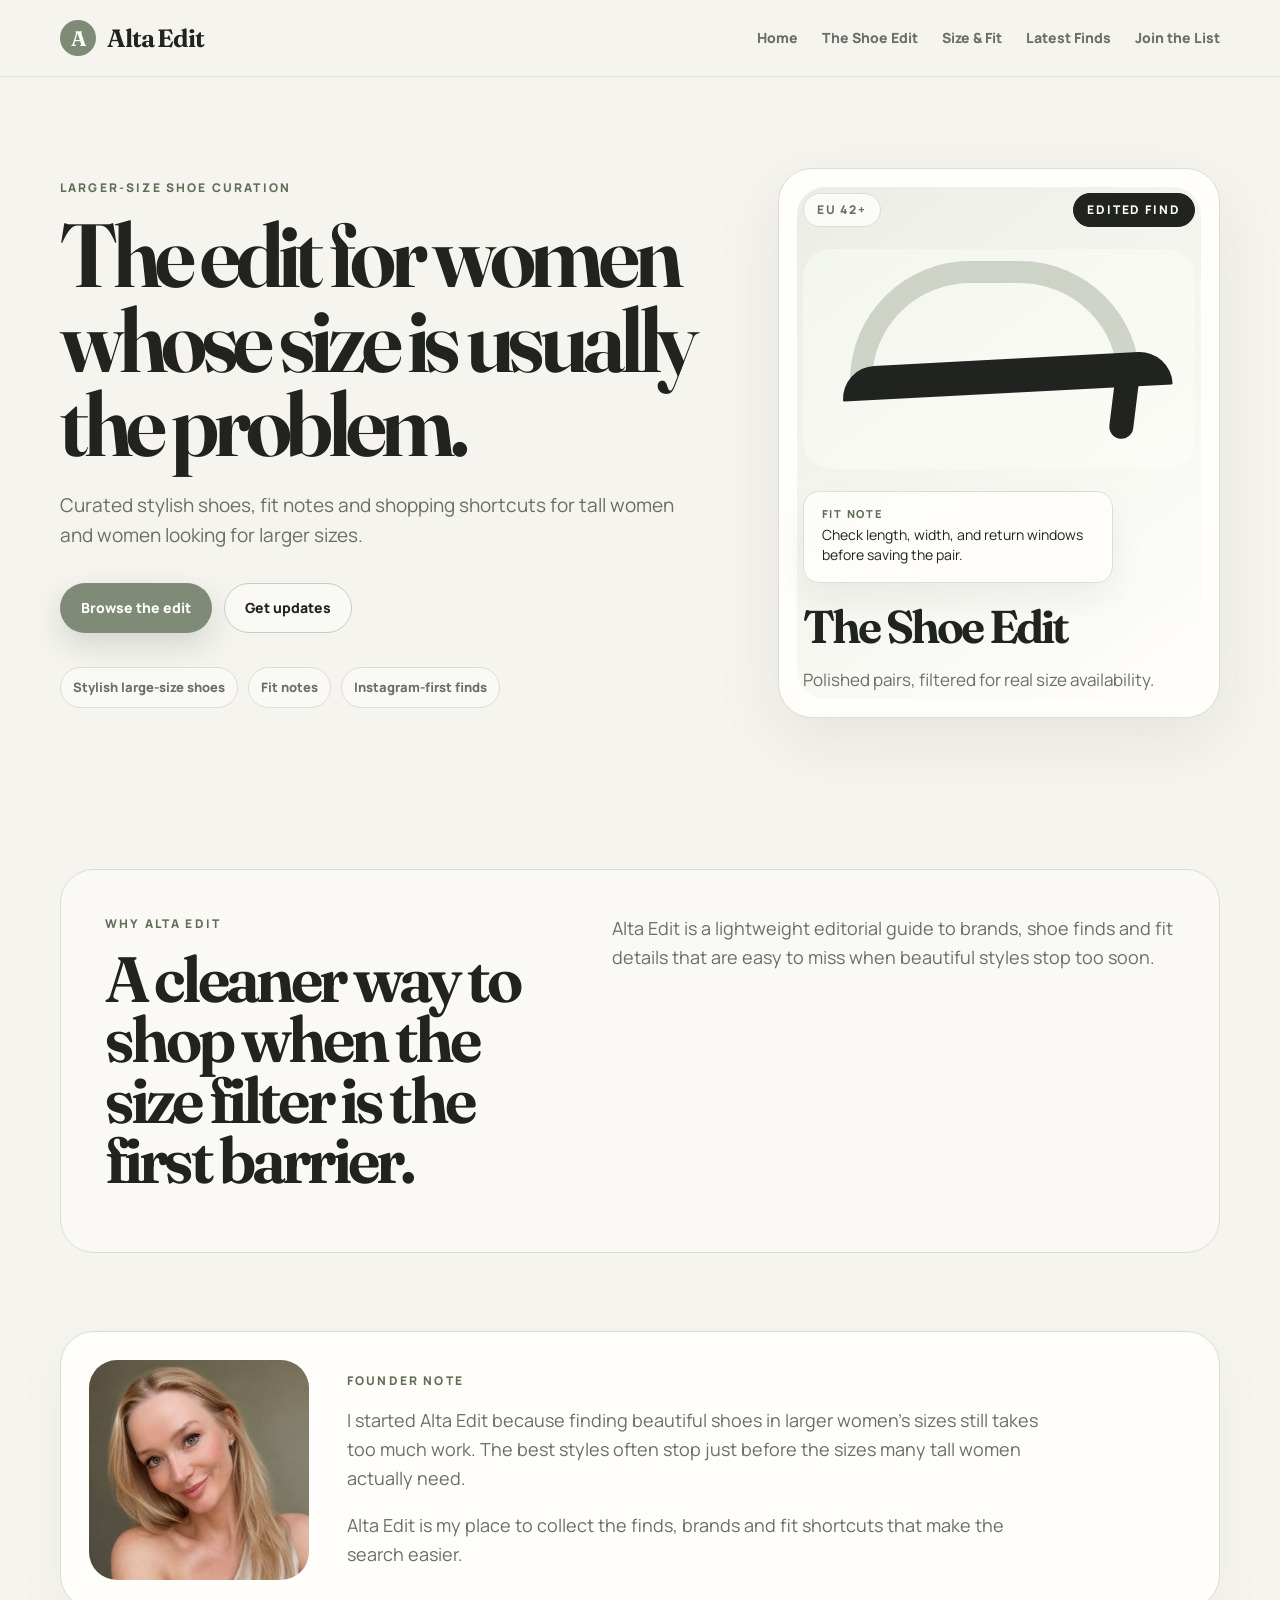
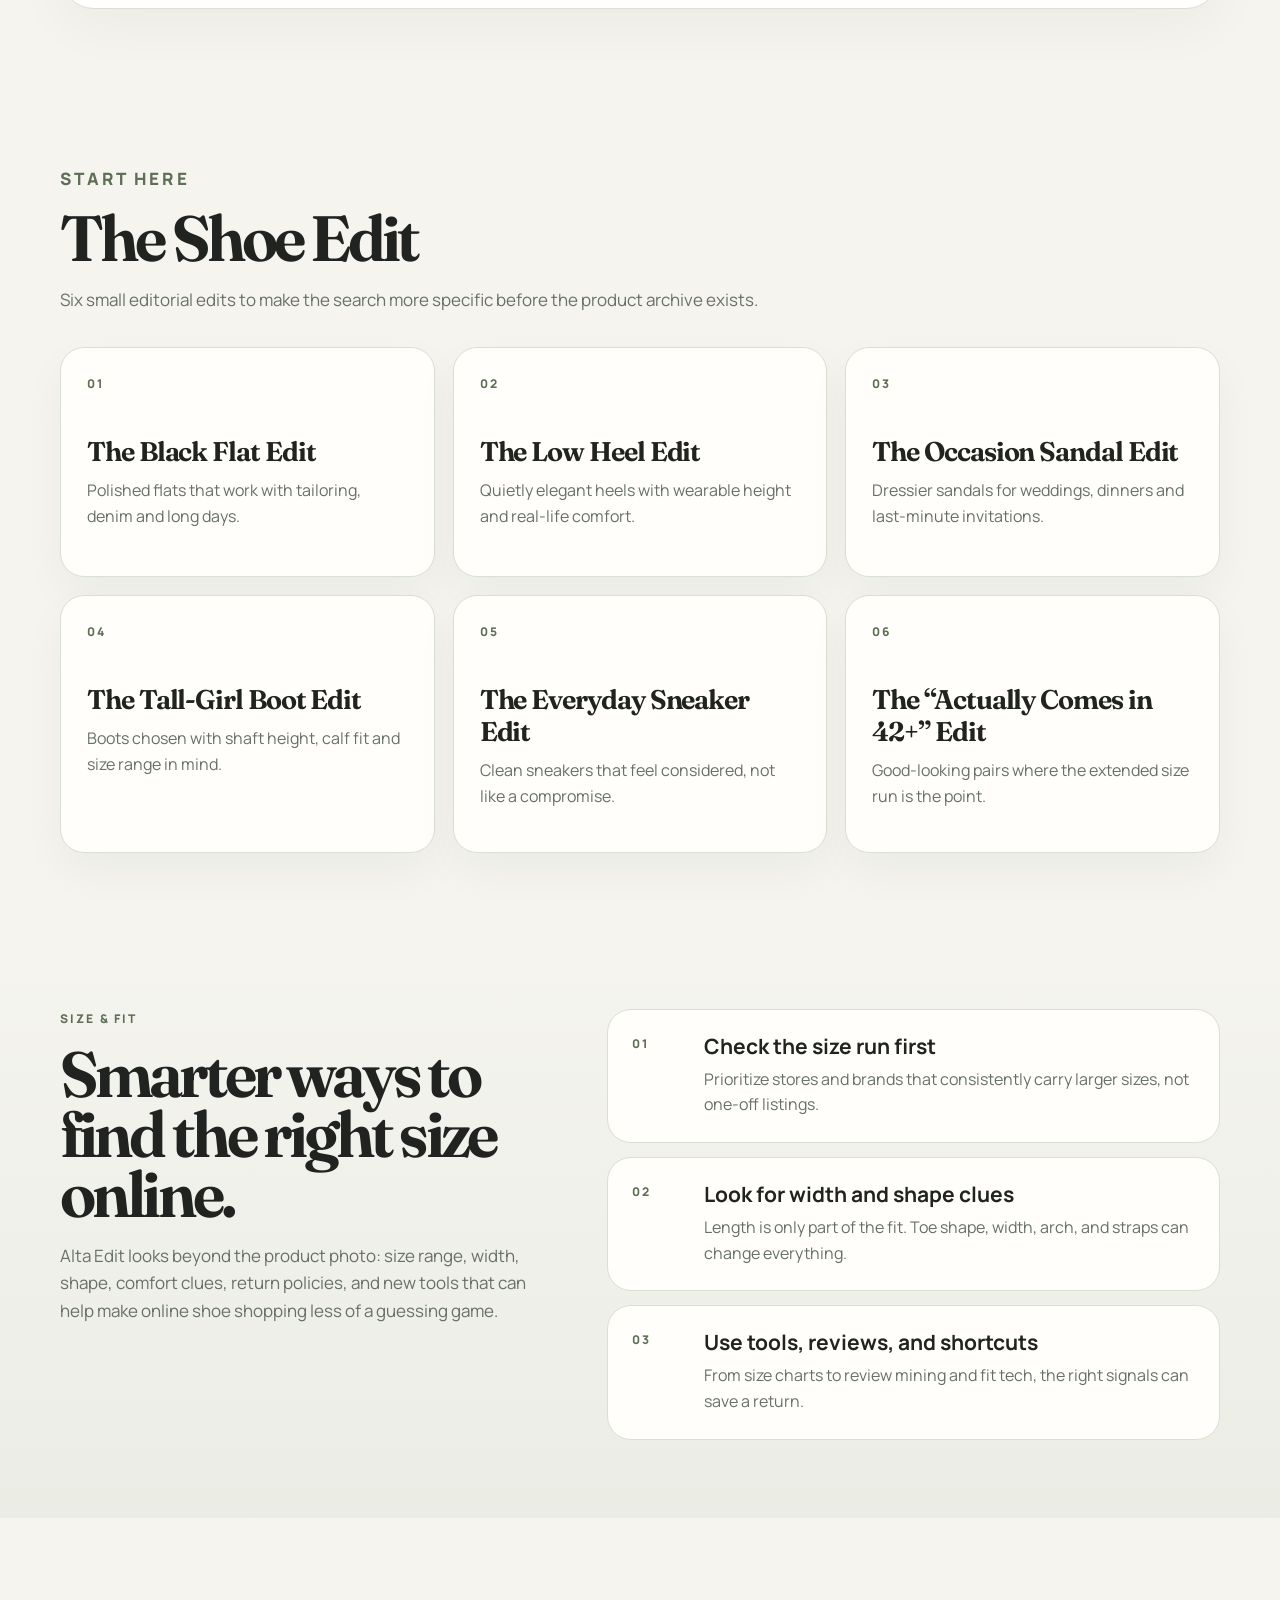
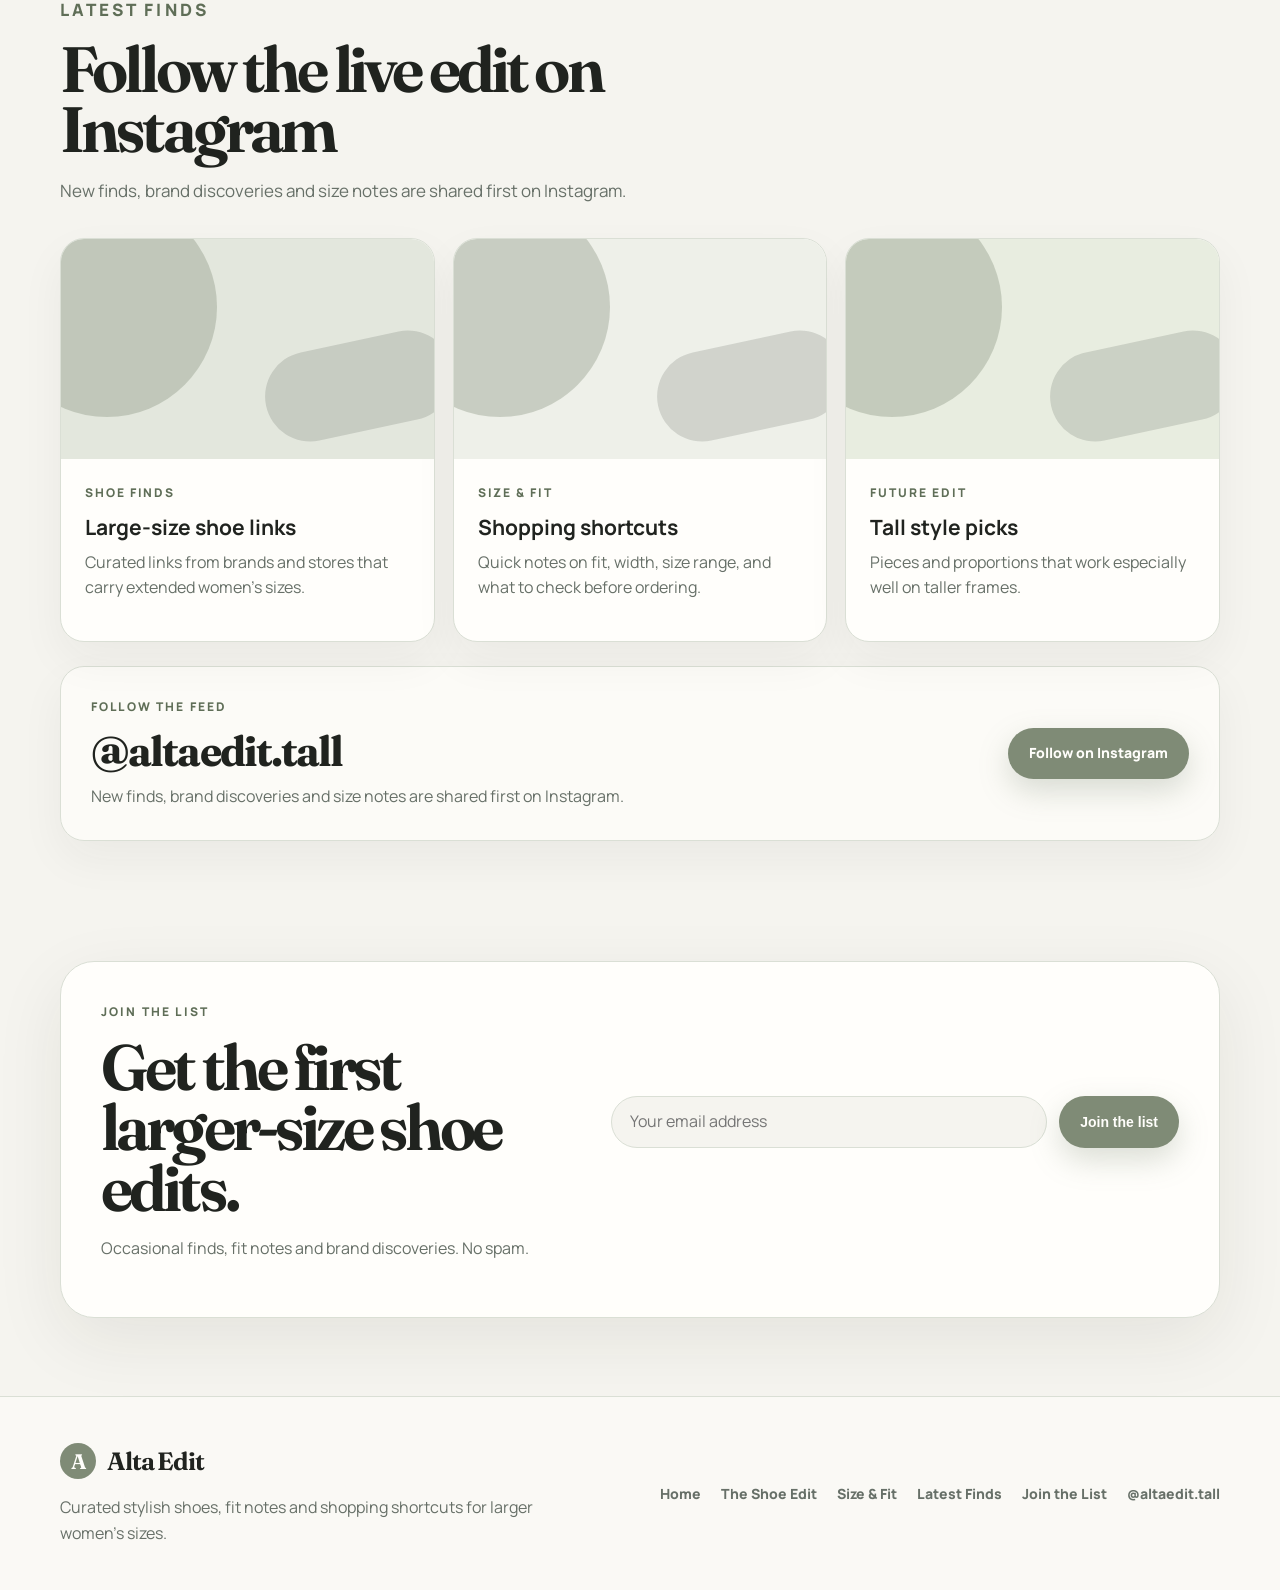
==== commit f4ad9c85: "Merge branch 'main' into codex/update-alta-edit-homepage-design-and-content" ====
--- a/index.html
+++ b/index.html
@@ -4,12 +4,12 @@
   <meta charset="utf-8" />
   <meta name="viewport" content="width=device-width, initial-scale=1" />
   <title>Alta Edit | Large Shoes & Style for Tall Women</title>
-  <meta name="description" content="Alta Edit helps tall women find stylish women’s shoes in larger sizes, with curated finds, size and fit tools, and shopping shortcuts." />
+  <meta name="description" content="Alta Edit curates stylish shoes, fit notes and shopping shortcuts for tall women and women looking for larger sizes." />
   <meta name="keywords" content="large women’s shoes, tall women style, size 11 women shoes, size 12 women shoes, stylish shoes for tall women, women’s large shoe sizes" />
   <meta name="author" content="Alta Edit" />
 
   <meta property="og:title" content="Alta Edit | Large Shoes & Style for Tall Women" />
-  <meta property="og:description" content="Curated shoes, size and fit tools, and style finds for tall women." />
+  <meta property="og:description" content="Curated stylish shoes, fit notes and shopping shortcuts for tall women and women looking for larger sizes." />
   <meta property="og:type" content="website" />
   <meta property="og:url" content="https://altaedit.com" />
   <meta property="og:site_name" content="Alta Edit" />
@@ -37,6 +37,7 @@
       </button>
 
       <div class="nav-menu" id="nav-menu" data-nav-menu>
+        <a href="#main">Home</a>
         <a href="#shoe-edit">The Shoe Edit</a>
         <a href="#size-fit">Size &amp; Fit</a>
         <a href="#latest-finds">Latest Finds</a>
@@ -49,10 +50,10 @@
     <section class="hero section">
       <div class="container hero-grid">
         <div class="hero-copy">
-          <p class="eyebrow">Curated for taller frames</p>
-          <h1>Stylish shoes in larger sizes should not be this hard to find.</h1>
+          <p class="eyebrow">Larger-size shoe curation</p>
+          <h1>The edit for women whose size is usually the problem.</h1>
           <p class="hero-text">
-            Alta Edit is a curated guide for tall women looking for fashionable shoes, size and fit tools, and shopping shortcuts made for tall women.
+            Curated stylish shoes, fit notes and shopping shortcuts for tall women and women looking for larger sizes.
           </p>
 
           <div class="hero-actions">
@@ -61,9 +62,9 @@
           </div>
 
           <div class="trust-row" aria-label="Alta Edit focus areas">
-            <span>Large-size shoes</span>
-            <span>Size &amp; fit tools</span>
-            <span>Tall style finds</span>
+            <span>Stylish large-size shoes</span>
+            <span>Fit notes</span>
+            <span>Instagram-first finds</span>
           </div>
         </div>
 
@@ -96,10 +97,10 @@
       <div class="container intro-grid">
         <div>
           <p class="eyebrow">Why Alta Edit</p>
-          <h2>Less endless scrolling. More options that actually fit.</h2>
+          <h2>A cleaner way to shop when the size filter is the first barrier.</h2>
         </div>
         <p>
-          Alta Edit brings together larger-size shoe finds, smarter size tools, and style guidance for tall women who are tired of choosing between fashionable and available.
+          Alta Edit is a lightweight editorial guide to brands, shoe finds and fit details that are easy to miss when beautiful styles stop too soon.
         </p>
       </div>
     </section>
@@ -112,11 +113,11 @@
         </div>
         <div class="founder-copy">
           <p class="eyebrow">Founder note</p>
-          <h2>Started by a tall woman who got tired of searching too hard.</h2>
-          <p>
-            Alta Edit is where I collect the shoe finds, sizing tools, and shopping
-            shortcuts I wish were easier to find — especially when the cute options
-            seem to stop just before your size.
+          <p>
+            I started Alta Edit because finding beautiful shoes in larger women’s sizes still takes too much work. The best styles often stop just before the sizes many tall women actually need.
+          </p>
+          <p>
+            Alta Edit is my place to collect the finds, brands and fit shortcuts that make the search easier.
           </p>
         </div>
       </div>
@@ -128,30 +129,45 @@
           <p class="eyebrow">Start here</p>
           <h2>The Shoe Edit</h2>
           <p>
-            Start with curated shoe categories designed to make larger-size shopping easier, faster, and more stylish.
+            Six small editorial edits to make the search more specific before the product archive exists.
           </p>
         </div>
 
         <div class="category-grid">
           <article class="category-card">
             <span class="category-number">01</span>
-            <h3>Everyday shoes</h3>
-            <p>Flats, loafers, sneakers, and polished everyday pairs that work beyond the basics.</p>
-            <a href="#latest-finds" aria-label="View everyday shoe finds">View finds</a>
+            <h3>The Black Flat Edit</h3>
+            <p>Polished flats that work with tailoring, denim and long days.</p>
           </article>
 
           <article class="category-card">
             <span class="category-number">02</span>
-            <h3>Occasion shoes</h3>
-            <p>Heels, sandals, and dressier finds for weddings, dinners, work events, and nights out.</p>
-            <a href="#latest-finds" aria-label="View occasion shoe finds">View finds</a>
+            <h3>The Low Heel Edit</h3>
+            <p>Quietly elegant heels with wearable height and real-life comfort.</p>
           </article>
 
           <article class="category-card">
             <span class="category-number">03</span>
-            <h3>Boots & seasonal</h3>
-            <p>Ankle boots, knee-high boots, winter styles, and transitional pairs in extended sizes.</p>
-            <a href="#latest-finds" aria-label="View boot and seasonal finds">View finds</a>
+            <h3>The Occasion Sandal Edit</h3>
+            <p>Dressier sandals for weddings, dinners and last-minute invitations.</p>
+          </article>
+
+          <article class="category-card">
+            <span class="category-number">04</span>
+            <h3>The Tall-Girl Boot Edit</h3>
+            <p>Boots chosen with shaft height, calf fit and size range in mind.</p>
+          </article>
+
+          <article class="category-card">
+            <span class="category-number">05</span>
+            <h3>The Everyday Sneaker Edit</h3>
+            <p>Clean sneakers that feel considered, not like a compromise.</p>
+          </article>
+
+          <article class="category-card">
+            <span class="category-number">06</span>
+            <h3>The “Actually Comes in 42+” Edit</h3>
+            <p>Good-looking pairs where the extended size run is the point.</p>
           </article>
         </div>
       </div>
@@ -199,9 +215,9 @@
       <div class="container">
         <div class="section-header">
           <p class="eyebrow">Latest Finds</p>
-          <h2>Latest finds start on Instagram.</h2>
-          <p>
-            Follow @altaedit.tall for quick shopping saves, larger-size shoe finds, and sizing tips before they become full guides on the site.
+          <h2>Follow the live edit on Instagram</h2>
+          <p>
+            New finds, brand discoveries and size notes are shared first on Instagram.
           </p>
         </div>
 
@@ -238,10 +254,10 @@
           <div>
             <p class="eyebrow">Follow the feed</p>
             <h3>@altaedit.tall</h3>
-            <p>First finds, quick saves, and tall-women shopping notes.</p>
+            <p>New finds, brand discoveries and size notes are shared first on Instagram.</p>
           </div>
           <a class="button button-primary" href="https://www.instagram.com/altaedit.tall/" target="_blank" rel="noopener noreferrer">
-            Open Instagram
+            Follow on Instagram
           </a>
         </div>
       </div>
@@ -250,10 +266,10 @@
     <section class="section newsletter-section" id="newsletter">
       <div class="container newsletter-box">
         <div>
-          <p class="eyebrow">Coming soon</p>
-          <h2>Join the list for future edits.</h2>
-          <p>
-            Get the best finds, size and fit notes, and tall-women shopping shortcuts when the first guides go live.
+          <p class="eyebrow">Join the list</p>
+          <h2>Get the first larger-size shoe edits.</h2>
+          <p>
+            Occasional finds, fit notes and brand discoveries. No spam.
           </p>
         </div>
 
@@ -274,12 +290,15 @@
           <span class="brand-mark">A</span>
           <span>Alta Edit</span>
         </a>
-        <p>Curated shoes, size and fit tools, and style finds for tall women.</p>
+        <p>Curated stylish shoes, fit notes and shopping shortcuts for larger women’s sizes.</p>
       </div>
 
       <div class="footer-links">
+        <a href="#main">Home</a>
         <a href="#shoe-edit">The Shoe Edit</a>
         <a href="#size-fit">Size &amp; Fit</a>
+        <a href="#latest-finds">Latest Finds</a>
+        <a href="#newsletter">Join the List</a>
         <a href="https://www.instagram.com/altaedit.tall/" target="_blank" rel="noopener noreferrer">@altaedit.tall</a>
       </div>
     </div>
@@ -291,7 +310,7 @@
     "@type": "WebSite",
     "name": "Alta Edit",
     "url": "https://altaedit.com",
-    "description": "Alta Edit helps tall women find stylish women’s shoes in larger sizes, with curated finds, size and fit tools, and shopping shortcuts.",
+    "description": "Alta Edit curates stylish shoes, fit notes and shopping shortcuts for tall women and women looking for larger sizes.",
     "sameAs": ["https://www.instagram.com/altaedit.tall/"]
   }
   </script>
--- a/styles.css
+++ b/styles.css
@@ -327,7 +327,7 @@
   position: absolute;
   inset: 18px;
   border-radius: 28px;
-  background: linear-gradient(145deg, rgba(227, 231, 221, 0.8), rgba(255, 254, 251, 0));
+  background: linear-gradient(145deg, rgba(227, 231, 221, 0.72), rgba(255, 254, 251, 0));
   z-index: 0;
 }
 
@@ -482,14 +482,14 @@
 
 .founder-card {
   display: grid;
-  grid-template-columns: 300px 1fr;
-  gap: 40px;
+  grid-template-columns: 220px 1fr;
+  gap: 38px;
   align-items: center;
   padding: 28px;
   border: 1px solid var(--border);
   border-radius: var(--radius-lg);
   background: var(--surface);
-  box-shadow: 0 18px 55px rgba(32, 35, 31, 0.06);
+  box-shadow: 0 18px 55px rgba(32, 35, 31, 0.04);
 }
 
 .founder-image-wrap {
@@ -507,15 +507,16 @@
 }
 
 .founder-copy {
-  max-width: 720px;
-}
-
-.founder-copy h2 {
-  font-size: clamp(38px, 4vw, 58px);
+  max-width: 760px;
+}
+
+.founder-copy p:not(.eyebrow) {
+  max-width: 700px;
+  font-size: 18px;
 }
 
 .founder-copy p:last-child {
-  font-size: 18px;
+  margin-bottom: 0;
 }
 
 .section-header {
@@ -535,14 +536,14 @@
 }
 
 .category-card {
-  min-height: 280px;
+  min-height: 230px;
   display: flex;
   flex-direction: column;
-  padding: 28px;
+  padding: 26px;
   background: var(--surface);
   border: 1px solid var(--border);
   border-radius: var(--radius-md);
-  box-shadow: 0 18px 45px rgba(32, 35, 31, 0.05);
+  box-shadow: 0 18px 45px rgba(32, 35, 31, 0.045);
 }
 
 .category-number,
@@ -556,8 +557,11 @@
 }
 
 .category-card h3 {
-  margin-top: 56px;
-  font-size: 26px;
+  margin-top: 42px;
+  font-family: var(--font-heading);
+  font-size: 27px;
+  font-weight: 650;
+  letter-spacing: -0.04em;
 }
 
 .category-card a {
@@ -662,7 +666,7 @@
   gap: 22px;
   margin-top: 24px;
   padding: 30px;
-  background: linear-gradient(135deg, rgba(227, 231, 221, 0.9), rgba(255, 254, 251, 0.86));
+  background: rgba(255, 254, 251, 0.72);
   color: var(--text);
   border: 1px solid var(--border);
   border-radius: var(--radius-md);
@@ -694,7 +698,7 @@
   border: 1px solid var(--border);
   border-radius: var(--radius-lg);
   box-shadow: var(--shadow);
-  padding: 42px;
+  padding: 40px;
   align-items: center;
 }
 
@@ -826,7 +830,7 @@
   }
 
   .founder-image-wrap {
-    max-width: 320px;
+    max-width: 260px;
   }
 
   .category-grid,
@@ -938,7 +942,7 @@
   }
 
   .category-card h3 {
-    margin-top: 42px;
+    margin-top: 34px;
   }
 
   .tip {
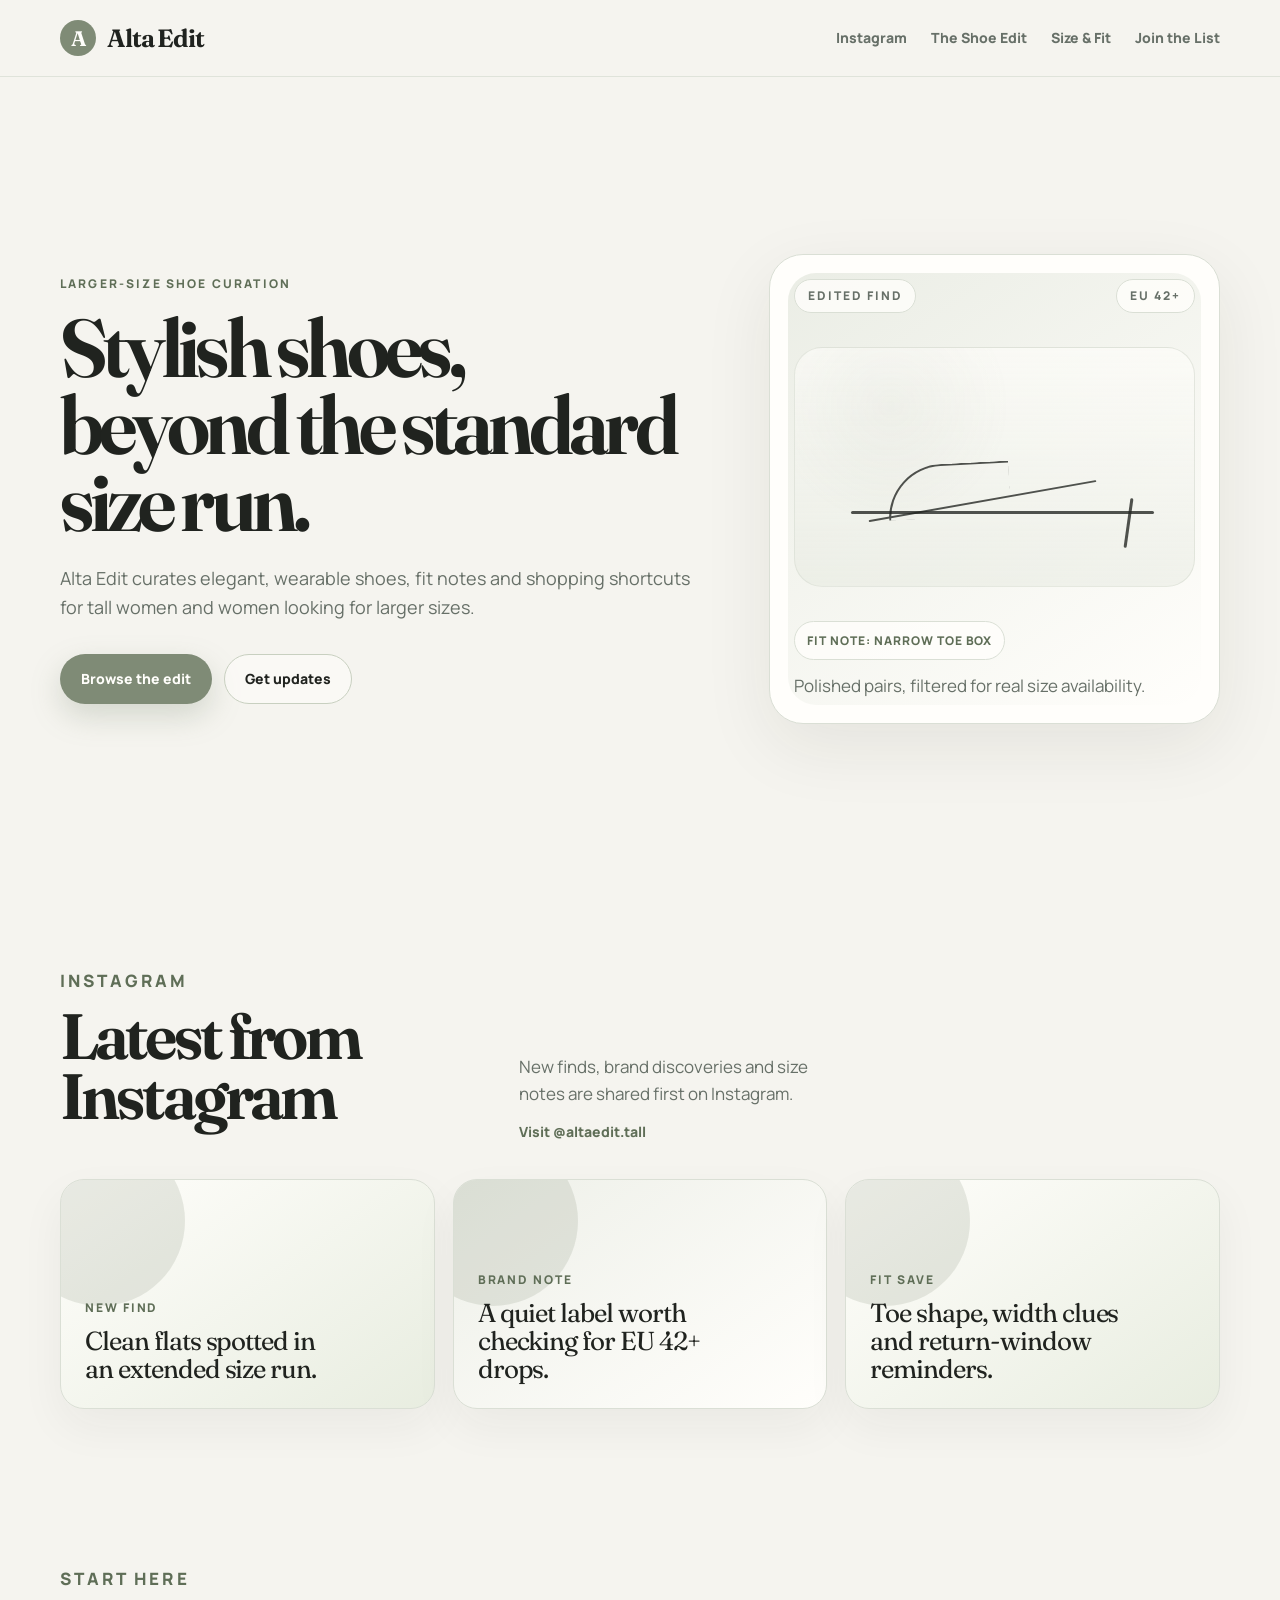
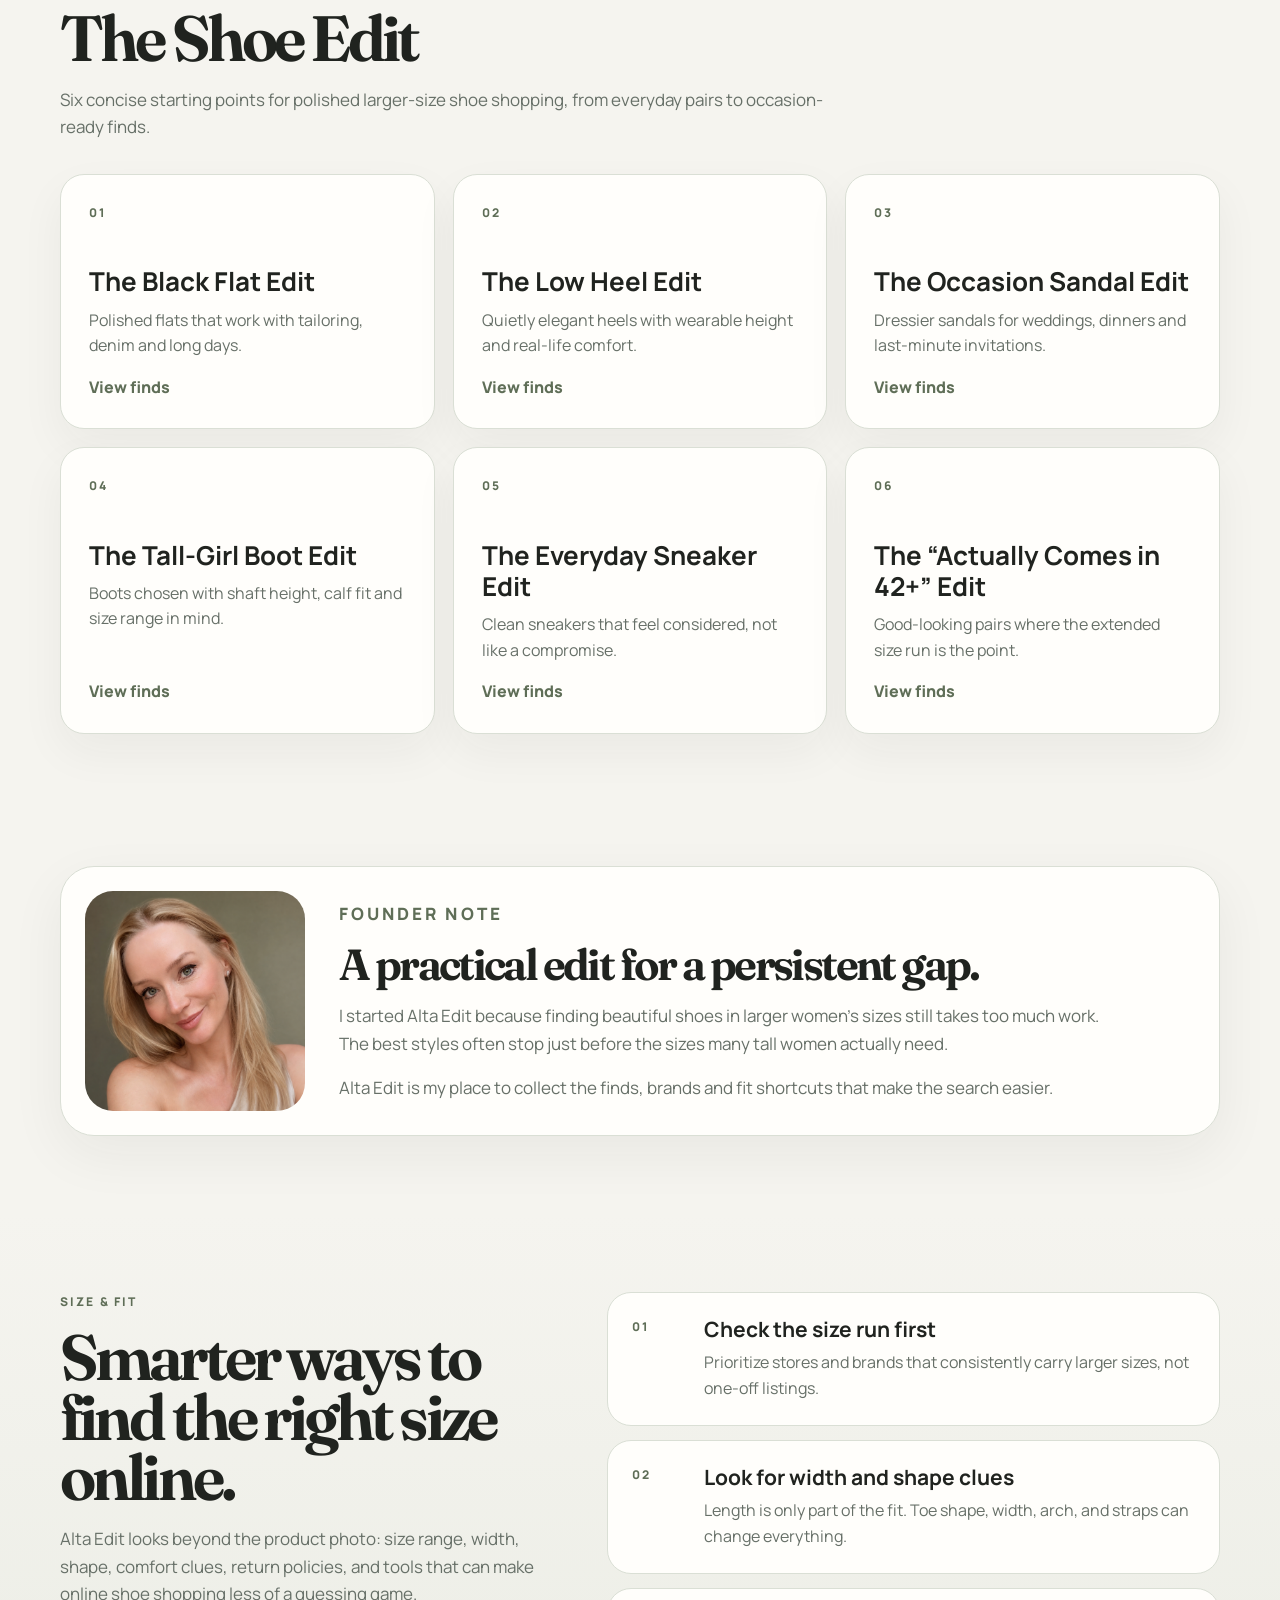
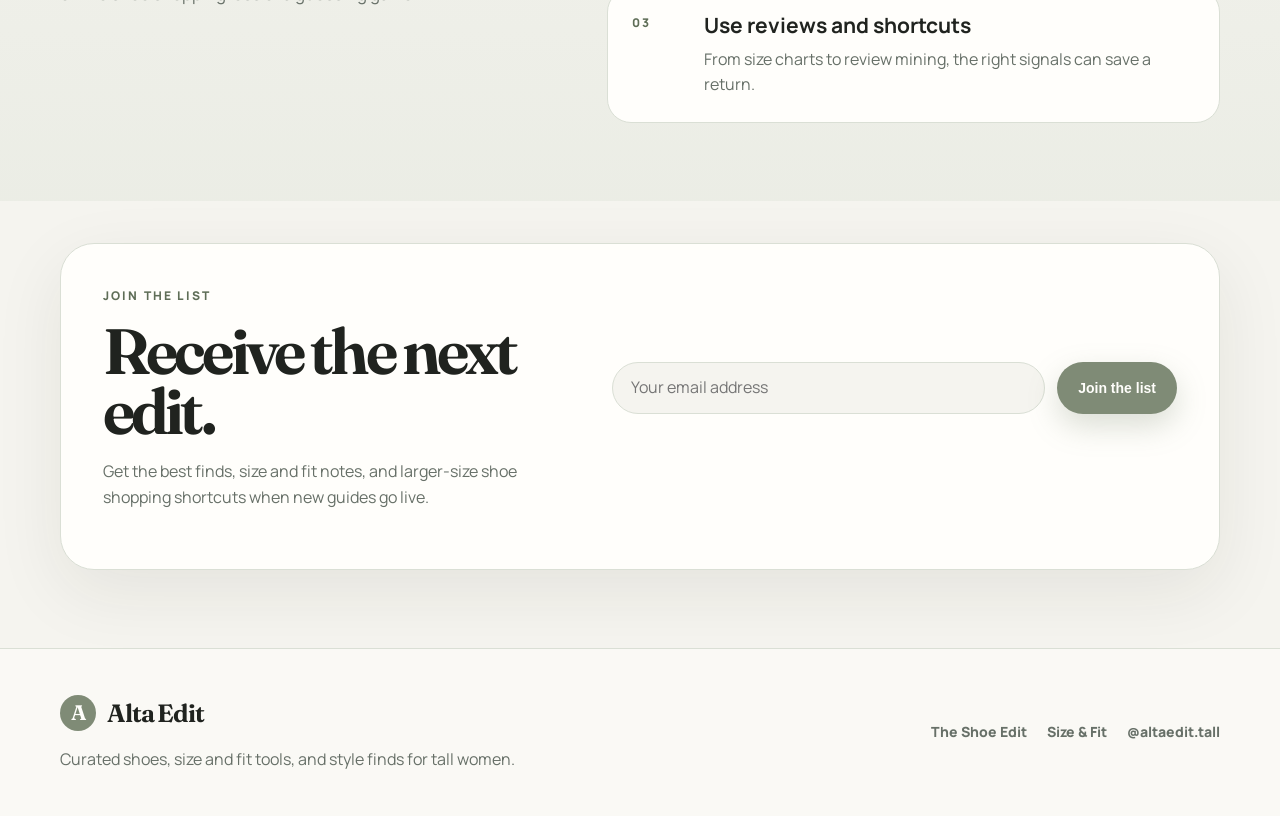
==== commit a9e42cc0: "Clean up Alta Edit homepage" ====
--- a/index.html
+++ b/index.html
@@ -4,12 +4,12 @@
   <meta charset="utf-8" />
   <meta name="viewport" content="width=device-width, initial-scale=1" />
   <title>Alta Edit | Large Shoes & Style for Tall Women</title>
-  <meta name="description" content="Alta Edit curates stylish shoes, fit notes and shopping shortcuts for tall women and women looking for larger sizes." />
+  <meta name="description" content="Alta Edit helps tall women find stylish women’s shoes in larger sizes, with curated finds, size and fit tools, and shopping shortcuts." />
   <meta name="keywords" content="large women’s shoes, tall women style, size 11 women shoes, size 12 women shoes, stylish shoes for tall women, women’s large shoe sizes" />
   <meta name="author" content="Alta Edit" />
 
   <meta property="og:title" content="Alta Edit | Large Shoes & Style for Tall Women" />
-  <meta property="og:description" content="Curated stylish shoes, fit notes and shopping shortcuts for tall women and women looking for larger sizes." />
+  <meta property="og:description" content="Curated shoes, size and fit tools, and style finds for tall women." />
   <meta property="og:type" content="website" />
   <meta property="og:url" content="https://altaedit.com" />
   <meta property="og:site_name" content="Alta Edit" />
@@ -37,82 +37,144 @@
       </button>
 
       <div class="nav-menu" id="nav-menu" data-nav-menu>
-        <a href="#main">Home</a>
+        <a href="#latest-instagram">Instagram</a>
         <a href="#shoe-edit">The Shoe Edit</a>
         <a href="#size-fit">Size &amp; Fit</a>
-        <a href="#latest-finds">Latest Finds</a>
         <a href="#newsletter">Join the List</a>
       </div>
     </nav>
   </header>
 
   <main id="main">
-    <section class="hero section">
+    <section class="hero section" aria-labelledby="hero-title">
       <div class="container hero-grid">
         <div class="hero-copy">
           <p class="eyebrow">Larger-size shoe curation</p>
-          <h1>The edit for women whose size is usually the problem.</h1>
+          <h1 id="hero-title">Stylish shoes, beyond the standard size run.</h1>
           <p class="hero-text">
-            Curated stylish shoes, fit notes and shopping shortcuts for tall women and women looking for larger sizes.
+            Alta Edit curates elegant, wearable shoes, fit notes and shopping shortcuts for tall women and women looking for larger sizes.
           </p>
 
           <div class="hero-actions">
             <a class="button button-primary" href="#shoe-edit">Browse the edit</a>
             <a class="button button-secondary" href="#newsletter">Get updates</a>
           </div>
-
-          <div class="trust-row" aria-label="Alta Edit focus areas">
-            <span>Stylish large-size shoes</span>
-            <span>Fit notes</span>
-            <span>Instagram-first finds</span>
-          </div>
-        </div>
-
-        <div class="hero-card" aria-label="Alta Edit preview card">
+        </div>
+
+        <article class="hero-card" aria-label="Edited shoe find preview">
           <div class="hero-card-top">
+            <span class="hero-card-label">Edited Find</span>
             <span class="hero-card-label">EU 42+</span>
-            <span class="hero-card-label hero-card-label-dark">Edited Find</span>
           </div>
 
           <div class="shoe-visual" aria-hidden="true">
-            <div class="shoe-arch"></div>
-            <div class="shoe-base"></div>
-            <div class="shoe-heel"></div>
-          </div>
-
-          <div class="fit-note-card">
-            <span>Fit note</span>
-            <p>Check length, width, and return windows before saving the pair.</p>
+            <div class="shoe-line shoe-line-vamp"></div>
+            <div class="shoe-line shoe-line-sole"></div>
+            <div class="shoe-line shoe-line-heel"></div>
           </div>
 
           <div class="hero-card-content">
-            <h2>The Shoe Edit</h2>
+            <p class="fit-note-card">Fit note: narrow toe box</p>
             <p>Polished pairs, filtered for real size availability.</p>
           </div>
-        </div>
-      </div>
-    </section>
-
-    <section class="section intro-section">
-      <div class="container intro-grid">
-        <div>
-          <p class="eyebrow">Why Alta Edit</p>
-          <h2>A cleaner way to shop when the size filter is the first barrier.</h2>
-        </div>
-        <p>
-          Alta Edit is a lightweight editorial guide to brands, shoe finds and fit details that are easy to miss when beautiful styles stop too soon.
-        </p>
-      </div>
-    </section>
-
-
-    <section class="section founder-section">
+        </article>
+      </div>
+    </section>
+
+    <section class="section instagram-section" id="latest-instagram" aria-labelledby="instagram-title">
+      <div class="container">
+        <div class="section-header section-header-split">
+          <div>
+            <p class="eyebrow">Instagram</p>
+            <h2 id="instagram-title">Latest from Instagram</h2>
+          </div>
+          <div>
+            <p>New finds, brand discoveries and size notes are shared first on Instagram.</p>
+            <a class="text-link" href="https://www.instagram.com/altaedit.tall/" target="_blank" rel="noopener noreferrer">Visit @altaedit.tall</a>
+          </div>
+        </div>
+
+        <div class="instagram-grid" aria-label="Instagram placeholder cards">
+          <article class="instagram-card">
+            <span>New find</span>
+            <p>Clean flats spotted in an extended size run.</p>
+          </article>
+          <article class="instagram-card instagram-card-muted">
+            <span>Brand note</span>
+            <p>A quiet label worth checking for EU 42+ drops.</p>
+          </article>
+          <article class="instagram-card">
+            <span>Fit save</span>
+            <p>Toe shape, width clues and return-window reminders.</p>
+          </article>
+        </div>
+      </div>
+    </section>
+
+    <section class="section" id="shoe-edit" aria-labelledby="shoe-edit-title">
+      <div class="container">
+        <div class="section-header">
+          <p class="eyebrow">Start here</p>
+          <h2 id="shoe-edit-title">The Shoe Edit</h2>
+          <p>
+            Six concise starting points for polished larger-size shoe shopping, from everyday pairs to occasion-ready finds.
+          </p>
+        </div>
+
+        <div class="category-grid">
+          <article class="category-card">
+            <span class="category-number">01</span>
+            <h3>The Black Flat Edit</h3>
+            <p>Polished flats that work with tailoring, denim and long days.</p>
+            <a href="#latest-instagram" aria-label="View The Black Flat Edit finds">View finds</a>
+          </article>
+
+          <article class="category-card">
+            <span class="category-number">02</span>
+            <h3>The Low Heel Edit</h3>
+            <p>Quietly elegant heels with wearable height and real-life comfort.</p>
+            <a href="#latest-instagram" aria-label="View The Low Heel Edit finds">View finds</a>
+          </article>
+
+          <article class="category-card">
+            <span class="category-number">03</span>
+            <h3>The Occasion Sandal Edit</h3>
+            <p>Dressier sandals for weddings, dinners and last-minute invitations.</p>
+            <a href="#latest-instagram" aria-label="View The Occasion Sandal Edit finds">View finds</a>
+          </article>
+
+          <article class="category-card">
+            <span class="category-number">04</span>
+            <h3>The Tall-Girl Boot Edit</h3>
+            <p>Boots chosen with shaft height, calf fit and size range in mind.</p>
+            <a href="#latest-instagram" aria-label="View The Tall-Girl Boot Edit finds">View finds</a>
+          </article>
+
+          <article class="category-card">
+            <span class="category-number">05</span>
+            <h3>The Everyday Sneaker Edit</h3>
+            <p>Clean sneakers that feel considered, not like a compromise.</p>
+            <a href="#latest-instagram" aria-label="View The Everyday Sneaker Edit finds">View finds</a>
+          </article>
+
+          <article class="category-card">
+            <span class="category-number">06</span>
+            <h3>The “Actually Comes in 42+” Edit</h3>
+            <p>Good-looking pairs where the extended size run is the point.</p>
+            <a href="#latest-instagram" aria-label="View The Actually Comes in 42+ Edit finds">View finds</a>
+          </article>
+        </div>
+      </div>
+    </section>
+
+    <section class="section founder-section" aria-labelledby="founder-title">
       <div class="container founder-card">
         <div class="founder-image-wrap">
           <img src="assets/founder.png" alt="Founder of Alta Edit" class="founder-image" />
         </div>
         <div class="founder-copy">
           <p class="eyebrow">Founder note</p>
+          <h2 id="founder-title">A practical edit for a persistent gap.</h2>
           <p>
             I started Alta Edit because finding beautiful shoes in larger women’s sizes still takes too much work. The best styles often stop just before the sizes many tall women actually need.
           </p>
@@ -123,63 +185,13 @@
       </div>
     </section>
 
-    <section class="section" id="shoe-edit">
-      <div class="container">
-        <div class="section-header">
-          <p class="eyebrow">Start here</p>
-          <h2>The Shoe Edit</h2>
-          <p>
-            Six small editorial edits to make the search more specific before the product archive exists.
-          </p>
-        </div>
-
-        <div class="category-grid">
-          <article class="category-card">
-            <span class="category-number">01</span>
-            <h3>The Black Flat Edit</h3>
-            <p>Polished flats that work with tailoring, denim and long days.</p>
-          </article>
-
-          <article class="category-card">
-            <span class="category-number">02</span>
-            <h3>The Low Heel Edit</h3>
-            <p>Quietly elegant heels with wearable height and real-life comfort.</p>
-          </article>
-
-          <article class="category-card">
-            <span class="category-number">03</span>
-            <h3>The Occasion Sandal Edit</h3>
-            <p>Dressier sandals for weddings, dinners and last-minute invitations.</p>
-          </article>
-
-          <article class="category-card">
-            <span class="category-number">04</span>
-            <h3>The Tall-Girl Boot Edit</h3>
-            <p>Boots chosen with shaft height, calf fit and size range in mind.</p>
-          </article>
-
-          <article class="category-card">
-            <span class="category-number">05</span>
-            <h3>The Everyday Sneaker Edit</h3>
-            <p>Clean sneakers that feel considered, not like a compromise.</p>
-          </article>
-
-          <article class="category-card">
-            <span class="category-number">06</span>
-            <h3>The “Actually Comes in 42+” Edit</h3>
-            <p>Good-looking pairs where the extended size run is the point.</p>
-          </article>
-        </div>
-      </div>
-    </section>
-
-    <section class="section fit-section" id="size-fit">
+    <section class="section fit-section" id="size-fit" aria-labelledby="size-fit-title">
       <div class="container fit-grid">
         <div class="fit-panel">
           <p class="eyebrow">Size &amp; Fit</p>
-          <h2>Smarter ways to find the right size online.</h2>
-          <p>
-            Alta Edit looks beyond the product photo: size range, width, shape, comfort clues, return policies, and new tools that can help make online shoe shopping less of a guessing game.
+          <h2 id="size-fit-title">Smarter ways to find the right size online.</h2>
+          <p>
+            Alta Edit looks beyond the product photo: size range, width, shape, comfort clues, return policies, and tools that can make online shoe shopping less of a guessing game.
           </p>
         </div>
 
@@ -203,62 +215,10 @@
           <div class="tip">
             <span>03</span>
             <div>
-              <h3>Use tools, reviews, and shortcuts</h3>
-              <p>From size charts to review mining and fit tech, the right signals can save a return.</p>
+              <h3>Use reviews and shortcuts</h3>
+              <p>From size charts to review mining, the right signals can save a return.</p>
             </div>
           </div>
-        </div>
-      </div>
-    </section>
-
-    <section class="section" id="latest-finds">
-      <div class="container">
-        <div class="section-header">
-          <p class="eyebrow">Latest Finds</p>
-          <h2>Follow the live edit on Instagram</h2>
-          <p>
-            New finds, brand discoveries and size notes are shared first on Instagram.
-          </p>
-        </div>
-
-        <div class="finds-grid">
-          <article class="find-card">
-            <div class="find-image find-image-one" aria-hidden="true"></div>
-            <div class="find-content">
-              <p class="find-type">Shoe finds</p>
-              <h3>Large-size shoe links</h3>
-              <p>Curated links from brands and stores that carry extended women’s sizes.</p>
-            </div>
-          </article>
-
-          <article class="find-card">
-            <div class="find-image find-image-two" aria-hidden="true"></div>
-            <div class="find-content">
-              <p class="find-type">Size &amp; fit</p>
-              <h3>Shopping shortcuts</h3>
-              <p>Quick notes on fit, width, size range, and what to check before ordering.</p>
-            </div>
-          </article>
-
-          <article class="find-card">
-            <div class="find-image find-image-three" aria-hidden="true"></div>
-            <div class="find-content">
-              <p class="find-type">Future edit</p>
-              <h3>Tall style picks</h3>
-              <p>Pieces and proportions that work especially well on taller frames.</p>
-            </div>
-          </article>
-        </div>
-
-        <div class="instagram-callout">
-          <div>
-            <p class="eyebrow">Follow the feed</p>
-            <h3>@altaedit.tall</h3>
-            <p>New finds, brand discoveries and size notes are shared first on Instagram.</p>
-          </div>
-          <a class="button button-primary" href="https://www.instagram.com/altaedit.tall/" target="_blank" rel="noopener noreferrer">
-            Follow on Instagram
-          </a>
         </div>
       </div>
     </section>
@@ -266,10 +226,10 @@
     <section class="section newsletter-section" id="newsletter">
       <div class="container newsletter-box">
         <div>
-          <p class="eyebrow">Join the list</p>
-          <h2>Get the first larger-size shoe edits.</h2>
-          <p>
-            Occasional finds, fit notes and brand discoveries. No spam.
+          <p class="eyebrow">Join the List</p>
+          <h2>Receive the next edit.</h2>
+          <p>
+            Get the best finds, size and fit notes, and larger-size shoe shopping shortcuts when new guides go live.
           </p>
         </div>
 
@@ -290,15 +250,12 @@
           <span class="brand-mark">A</span>
           <span>Alta Edit</span>
         </a>
-        <p>Curated stylish shoes, fit notes and shopping shortcuts for larger women’s sizes.</p>
+        <p>Curated shoes, size and fit tools, and style finds for tall women.</p>
       </div>
 
       <div class="footer-links">
-        <a href="#main">Home</a>
         <a href="#shoe-edit">The Shoe Edit</a>
         <a href="#size-fit">Size &amp; Fit</a>
-        <a href="#latest-finds">Latest Finds</a>
-        <a href="#newsletter">Join the List</a>
         <a href="https://www.instagram.com/altaedit.tall/" target="_blank" rel="noopener noreferrer">@altaedit.tall</a>
       </div>
     </div>
@@ -310,7 +267,7 @@
     "@type": "WebSite",
     "name": "Alta Edit",
     "url": "https://altaedit.com",
-    "description": "Alta Edit curates stylish shoes, fit notes and shopping shortcuts for tall women and women looking for larger sizes.",
+    "description": "Alta Edit helps tall women find stylish women’s shoes in larger sizes, with curated finds, size and fit tools, and shopping shortcuts.",
     "sameAs": ["https://www.instagram.com/altaedit.tall/"]
   }
   </script>
--- a/styles.css
+++ b/styles.css
@@ -24,10 +24,12 @@
 
 html {
   scroll-behavior: smooth;
+  scroll-padding-top: 96px;
 }
 
 body {
   margin: 0;
+  overflow-x: hidden;
   background: var(--bg);
   color: var(--text);
   font-family: var(--font-body);
@@ -42,6 +44,7 @@
 img,
 svg {
   max-width: 100%;
+  height: auto;
 }
 
 a {
@@ -192,17 +195,18 @@
 }
 
 .hero {
-  min-height: calc(92vh - 76px);
-  display: grid;
-  align-items: center;
-  padding-top: 58px;
+  min-height: calc(100svh - 76px);
+  display: grid;
+  align-items: center;
+  padding-top: 72px;
+  padding-bottom: 72px;
 }
 
 .hero-grid {
   display: grid;
-  grid-template-columns: minmax(0, 1.08fr) minmax(330px, 0.72fr);
-  align-items: center;
-  gap: 54px;
+  grid-template-columns: minmax(0, 1.04fr) minmax(320px, 0.74fr);
+  align-items: center;
+  gap: clamp(34px, 6vw, 76px);
 }
 
 .eyebrow {
@@ -224,8 +228,8 @@
 }
 
 h1 {
-  max-width: 820px;
-  font-size: clamp(52px, 7vw, 94px);
+  max-width: 780px;
+  font-size: clamp(48px, 6.4vw, 86px);
   margin-bottom: 24px;
 }
 
@@ -243,7 +247,7 @@
 
 .hero-text {
   max-width: 650px;
-  font-size: 19px;
+  font-size: 18px;
 }
 
 .hero-actions,
@@ -290,34 +294,16 @@
   background: rgba(255, 254, 251, 0.55);
 }
 
-.trust-row {
-  display: flex;
-  flex-wrap: wrap;
-  gap: 10px;
-  margin-top: 34px;
-}
-
-.trust-row span {
-  display: inline-flex;
-  border: 1px solid var(--border);
-  background: rgba(255, 254, 251, 0.62);
-  color: var(--muted);
-  border-radius: 999px;
-  padding: 9px 12px;
-  font-size: 13px;
-  font-weight: 800;
-}
-
 .hero-card {
   background: var(--surface);
   border: 1px solid var(--border);
   border-radius: var(--radius-lg);
   box-shadow: var(--shadow);
   padding: 24px;
-  min-height: 500px;
-  display: grid;
-  grid-template-rows: auto minmax(210px, 1fr) auto auto;
-  gap: 22px;
+  min-height: 470px;
+  display: grid;
+  grid-template-rows: auto minmax(230px, 1fr) auto;
+  gap: 24px;
   overflow: hidden;
   position: relative;
 }
@@ -359,102 +345,90 @@
   text-transform: uppercase;
 }
 
-.hero-card-label-dark {
-  background: var(--text);
-  border-color: var(--text);
-  color: var(--surface);
-}
 
 .shoe-visual {
   width: 100%;
-  min-height: 220px;
+  min-height: 240px;
   position: relative;
   align-self: center;
   border-radius: 28px;
-  background: rgba(255, 254, 251, 0.42);
-}
-
-.shoe-arch {
+  background:
+    linear-gradient(180deg, rgba(255, 254, 251, 0.62), rgba(227, 231, 221, 0.46)),
+    radial-gradient(circle at 24% 24%, rgba(127, 139, 118, 0.16), transparent 34%);
+  border: 1px solid rgba(218, 223, 213, 0.7);
+  overflow: hidden;
+}
+
+.shoe-line {
   position: absolute;
-  left: 12%;
-  right: 14%;
-  bottom: 88px;
-  height: 120px;
-  border: 22px solid var(--accent);
-  border-top-left-radius: 999px;
-  border-top-right-radius: 999px;
-  border-bottom: 0;
-  opacity: 0.34;
-}
-
-.shoe-base {
+  background: var(--text);
+  opacity: 0.78;
+}
+
+.shoe-line-vamp {
+  left: 18%;
+  right: 24%;
+  bottom: 84px;
+  height: 2px;
+  border-radius: 999px;
+  transform: rotate(-10deg);
+}
+
+.shoe-line-vamp::before {
+  content: "";
   position: absolute;
   left: 10%;
-  right: 6%;
-  bottom: 76px;
-  height: 34px;
-  background: var(--text);
-  border-radius: 999px 999px 34px 34px;
-  transform: rotate(-3deg);
-}
-
-.shoe-heel {
-  position: absolute;
-  right: 15%;
-  bottom: 30px;
-  width: 24px;
-  height: 68px;
-  background: var(--text);
-  border-radius: 12px;
+  top: -42px;
+  width: 52%;
+  height: 52px;
+  border: 2px solid var(--text);
+  border-right: 0;
+  border-bottom: 0;
+  border-radius: 999px 0 0 0;
   transform: rotate(7deg);
 }
 
+.shoe-line-sole {
+  left: 14%;
+  right: 10%;
+  bottom: 72px;
+  height: 3px;
+  border-radius: 999px;
+}
+
+.shoe-line-heel {
+  right: 16%;
+  bottom: 38px;
+  width: 3px;
+  height: 50px;
+  border-radius: 999px;
+  transform: rotate(8deg);
+}
+
 .fit-note-card {
-  max-width: 310px;
-  padding: 16px 18px;
-  border: 1px solid var(--border);
-  border-radius: var(--radius-sm);
-  background: rgba(255, 254, 251, 0.82);
-  box-shadow: 0 16px 34px rgba(32, 35, 31, 0.06);
-}
-
-.fit-note-card span {
-  display: block;
-  margin-bottom: 6px;
+  width: fit-content;
+  margin: 0 0 12px;
+  padding: 9px 12px;
+  border: 1px solid var(--border);
+  border-radius: 999px;
+  background: rgba(255, 254, 251, 0.78);
   color: var(--accent-dark);
-  font-size: 11px;
-  font-weight: 900;
-  letter-spacing: 0.16em;
-  line-height: 1;
+  font-size: 12px;
+  font-weight: 850;
+  letter-spacing: 0.08em;
   text-transform: uppercase;
-}
-
-.fit-note-card p {
-  margin-bottom: 0;
-  color: var(--text);
-  font-size: 14px;
-  line-height: 1.45;
 }
 
 .hero-card-content {
   max-width: 360px;
 }
 
-.hero-card-content h2 {
-  font-size: 46px;
-}
-
-.hero-card-content p {
+.hero-card-content p:last-child {
   margin-bottom: 0;
   color: var(--muted);
   font-size: 17px;
 }
 
-.intro-section {
-  padding-top: 40px;
-}
-
-.intro-grid,
 .fit-grid,
 .newsletter-box,
 .footer-grid {
@@ -464,32 +438,101 @@
   align-items: start;
 }
 
-.intro-grid {
-  padding: 44px;
-  border: 1px solid var(--border);
-  background: rgba(255, 254, 251, 0.62);
-  border-radius: var(--radius-lg);
-}
-
-.intro-grid p:last-child {
-  font-size: 18px;
-}
-
+.instagram-section {
+  padding-top: 66px;
+}
+
+.section-header-split {
+  max-width: none;
+  display: grid;
+  grid-template-columns: 0.95fr minmax(280px, 0.72fr);
+  gap: 36px;
+  align-items: end;
+}
+
+.section-header-split p {
+  margin-bottom: 12px;
+}
+
+.text-link {
+  color: var(--accent-dark);
+  font-size: 14px;
+  font-weight: 900;
+}
+
+.instagram-grid {
+  display: grid;
+  grid-template-columns: repeat(3, 1fr);
+  gap: 18px;
+}
+
+.instagram-card {
+  min-height: 230px;
+  display: flex;
+  flex-direction: column;
+  justify-content: flex-end;
+  padding: 24px;
+  overflow: hidden;
+  position: relative;
+  border: 1px solid var(--border);
+  border-radius: var(--radius-md);
+  background: linear-gradient(145deg, #FFFEFB, #E8EDE0);
+  box-shadow: 0 18px 45px rgba(32, 35, 31, 0.05);
+}
+
+.instagram-card::before {
+  content: "";
+  position: absolute;
+  width: 170px;
+  height: 170px;
+  left: -46px;
+  top: -44px;
+  border-radius: 999px;
+  background: rgba(127, 139, 118, 0.18);
+}
+
+.instagram-card-muted {
+  background: linear-gradient(145deg, #EEF0E9, #FFFEFB);
+}
+
+.instagram-card span,
+.instagram-card p {
+  position: relative;
+}
+
+.instagram-card span {
+  margin-bottom: 10px;
+  color: var(--accent-dark);
+  font-size: 12px;
+  font-weight: 900;
+  letter-spacing: 0.16em;
+  text-transform: uppercase;
+}
+
+.instagram-card p {
+  max-width: 260px;
+  margin-bottom: 0;
+  color: var(--text);
+  font-family: var(--font-heading);
+  font-size: 26px;
+  letter-spacing: -0.04em;
+  line-height: 1.08;
+}
 
 .founder-section {
-  padding-top: 0;
+  padding-top: 54px;
 }
 
 .founder-card {
   display: grid;
   grid-template-columns: 220px 1fr;
-  gap: 38px;
-  align-items: center;
-  padding: 28px;
+  gap: 34px;
+  align-items: center;
+  padding: 24px;
   border: 1px solid var(--border);
   border-radius: var(--radius-lg);
   background: var(--surface);
-  box-shadow: 0 18px 55px rgba(32, 35, 31, 0.04);
+  box-shadow: 0 18px 55px rgba(32, 35, 31, 0.06);
 }
 
 .founder-image-wrap {
@@ -510,9 +553,12 @@
   max-width: 760px;
 }
 
-.founder-copy p:not(.eyebrow) {
-  max-width: 700px;
-  font-size: 18px;
+.founder-copy h2 {
+  font-size: clamp(32px, 3.4vw, 48px);
+}
+
+.founder-copy p {
+  font-size: 17px;
 }
 
 .founder-copy p:last-child {
@@ -528,26 +574,24 @@
   font-size: 17px;
 }
 
-.category-grid,
-.finds-grid {
+.category-grid {
   display: grid;
   grid-template-columns: repeat(3, 1fr);
   gap: 18px;
 }
 
 .category-card {
-  min-height: 230px;
+  min-height: 250px;
   display: flex;
   flex-direction: column;
-  padding: 26px;
+  padding: 28px;
   background: var(--surface);
   border: 1px solid var(--border);
   border-radius: var(--radius-md);
-  box-shadow: 0 18px 45px rgba(32, 35, 31, 0.045);
+  box-shadow: 0 18px 45px rgba(32, 35, 31, 0.05);
 }
 
 .category-number,
-.find-type,
 .tip span {
   color: var(--accent-dark);
   font-size: 12px;
@@ -557,11 +601,8 @@
 }
 
 .category-card h3 {
-  margin-top: 42px;
-  font-family: var(--font-heading);
-  font-size: 27px;
-  font-weight: 650;
-  letter-spacing: -0.04em;
+  margin-top: 44px;
+  font-size: 26px;
 }
 
 .category-card a {
@@ -608,87 +649,6 @@
   margin-bottom: 0;
 }
 
-.find-card {
-  overflow: hidden;
-  background: var(--surface);
-  border: 1px solid var(--border);
-  border-radius: var(--radius-md);
-  box-shadow: 0 18px 45px rgba(32, 35, 31, 0.05);
-}
-
-.find-image {
-  min-height: 220px;
-  background: var(--soft);
-  position: relative;
-  overflow: hidden;
-}
-
-.find-image::before,
-.find-image::after {
-  content: "";
-  position: absolute;
-  border-radius: 999px;
-}
-
-.find-image::before {
-  width: 220px;
-  height: 220px;
-  background: rgba(127, 139, 118, 0.34);
-  left: -64px;
-  top: -42px;
-}
-
-.find-image::after {
-  width: 190px;
-  height: 90px;
-  background: rgba(32, 35, 31, 0.14);
-  right: -20px;
-  bottom: 28px;
-  transform: rotate(-12deg);
-}
-
-.find-image-two {
-  background: #EEF0E9;
-}
-
-.find-image-three {
-  background: #E8EDE0;
-}
-
-.find-content {
-  padding: 24px;
-}
-
-.instagram-callout {
-  display: flex;
-  align-items: center;
-  justify-content: space-between;
-  gap: 22px;
-  margin-top: 24px;
-  padding: 30px;
-  background: rgba(255, 254, 251, 0.72);
-  color: var(--text);
-  border: 1px solid var(--border);
-  border-radius: var(--radius-md);
-  box-shadow: 0 18px 45px rgba(32, 35, 31, 0.05);
-}
-
-.instagram-callout .eyebrow {
-  margin-bottom: 10px;
-}
-
-.instagram-callout h3 {
-  color: var(--text);
-  margin-bottom: 8px;
-  font-family: var(--font-heading);
-  font-size: 42px;
-  letter-spacing: -0.045em;
-}
-
-.instagram-callout p:last-child {
-  margin-bottom: 0;
-}
-
 .newsletter-section {
   padding-top: 42px;
 }
@@ -698,7 +658,7 @@
   border: 1px solid var(--border);
   border-radius: var(--radius-lg);
   box-shadow: var(--shadow);
-  padding: 40px;
+  padding: 42px;
   align-items: center;
 }
 
@@ -808,10 +768,12 @@
 
   .hero {
     min-height: auto;
+    padding-top: 56px;
+    padding-bottom: 42px;
   }
 
   .hero-grid,
-  .intro-grid,
+  .section-header-split,
   .fit-grid,
   .newsletter-box,
   .footer-grid,
@@ -821,30 +783,24 @@
 
   .hero-card {
     min-height: auto;
-    grid-template-rows: auto minmax(190px, auto) auto auto;
-  }
-
-  .fit-note-card,
+    grid-template-rows: auto minmax(190px, auto) auto;
+  }
+
   .hero-card-content {
     max-width: none;
   }
 
   .founder-image-wrap {
-    max-width: 260px;
+    max-width: 320px;
   }
 
   .category-grid,
-  .finds-grid {
+  .instagram-grid {
     grid-template-columns: 1fr;
   }
 
   .fit-panel {
     position: static;
-  }
-
-  .instagram-callout {
-    align-items: flex-start;
-    flex-direction: column;
   }
 
   .newsletter-form {
@@ -874,7 +830,7 @@
   }
 
   h1 {
-    font-size: 50px;
+    font-size: clamp(42px, 13vw, 54px);
   }
 
   h2 {
@@ -901,37 +857,10 @@
     min-height: 180px;
   }
 
-  .shoe-arch {
-    left: 11%;
-    right: 13%;
-    bottom: 72px;
-    height: 94px;
-    border-width: 18px;
-  }
-
-  .shoe-base {
-    left: 10%;
-    right: 6%;
-    bottom: 62px;
-    height: 29px;
-  }
-
-  .shoe-heel {
-    right: 14%;
-    bottom: 24px;
-    width: 21px;
-    height: 56px;
-  }
-
-  .hero-card-content h2 {
-    font-size: 40px;
-  }
-
   .button {
     width: 100%;
   }
 
-  .intro-grid,
   .newsletter-box,
   .founder-card {
     padding: 26px;
@@ -942,14 +871,18 @@
   }
 
   .category-card h3 {
-    margin-top: 34px;
+    margin-top: 32px;
+  }
+
+  .instagram-card {
+    min-height: 190px;
+  }
+
+  .instagram-card p {
+    font-size: 24px;
   }
 
   .tip {
     grid-template-columns: 1fr;
   }
-
-  .instagram-callout h3 {
-    font-size: 34px;
-  }
-}
+}
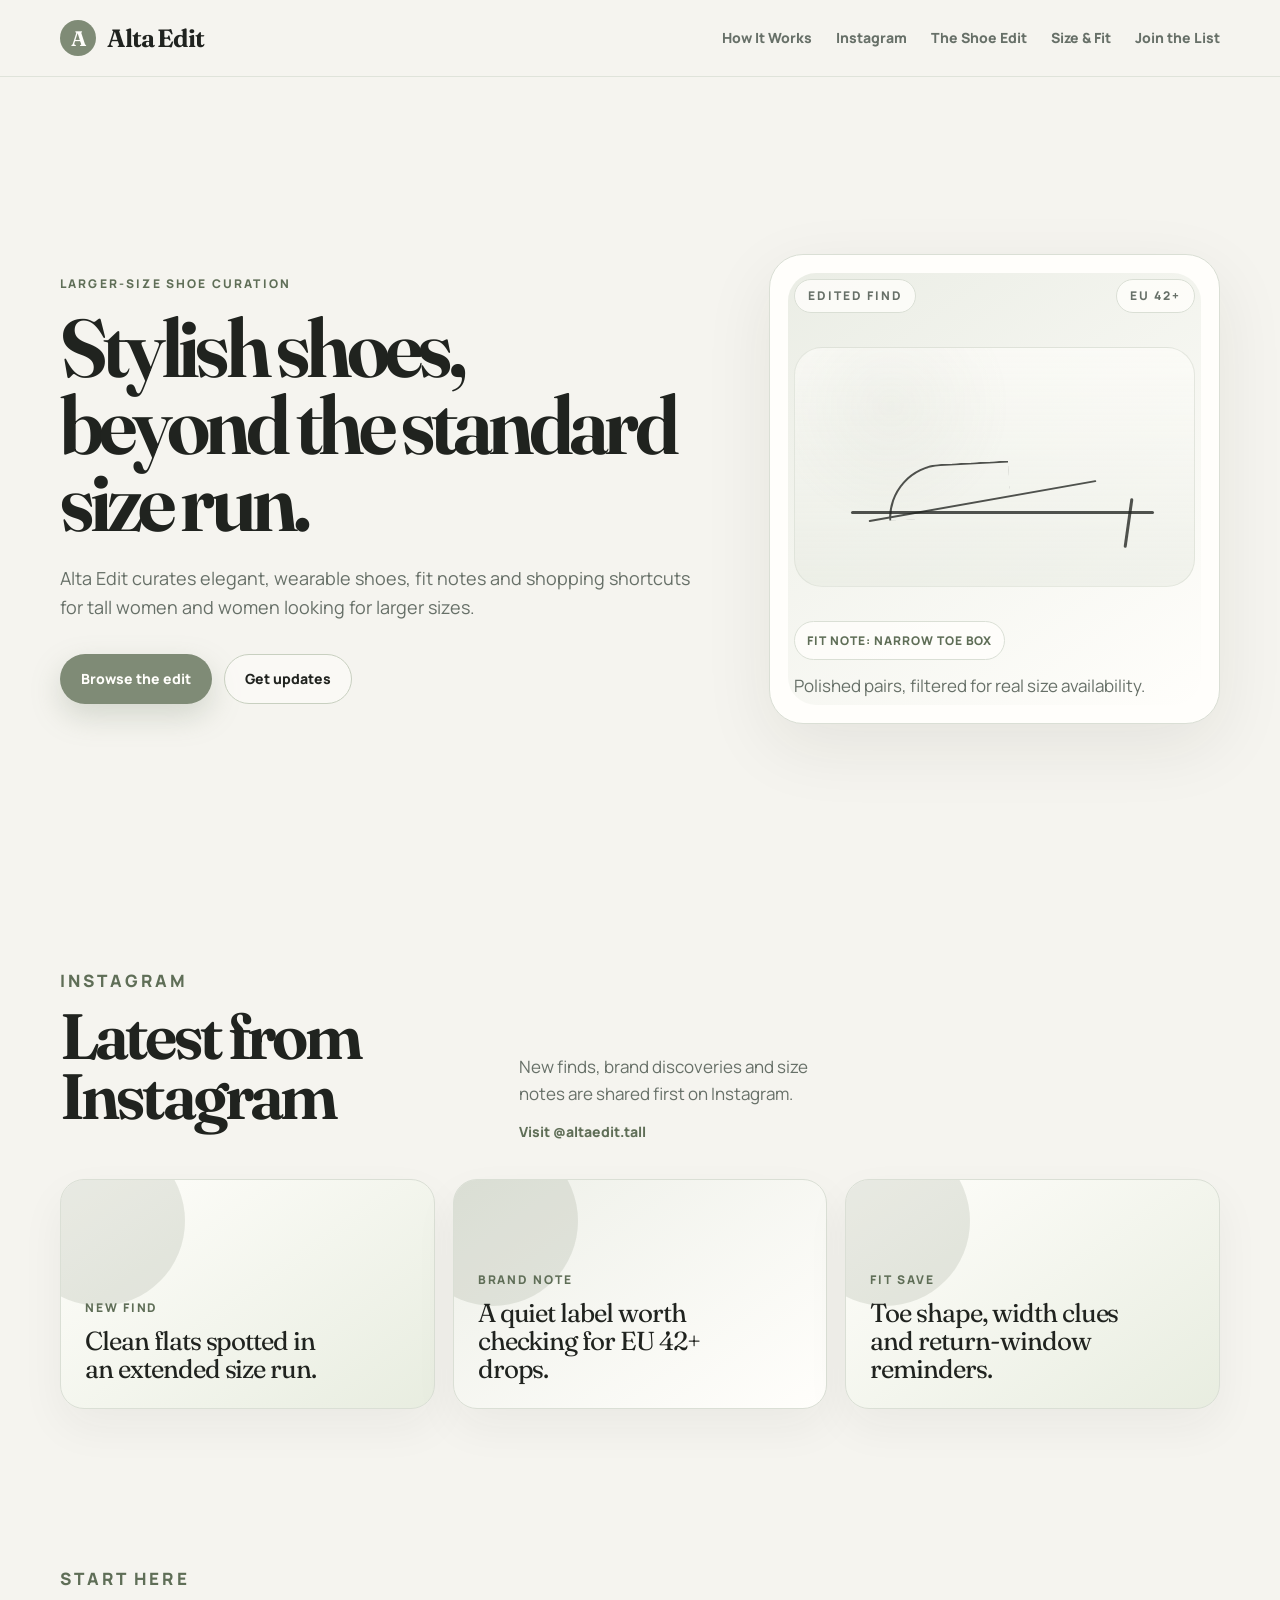
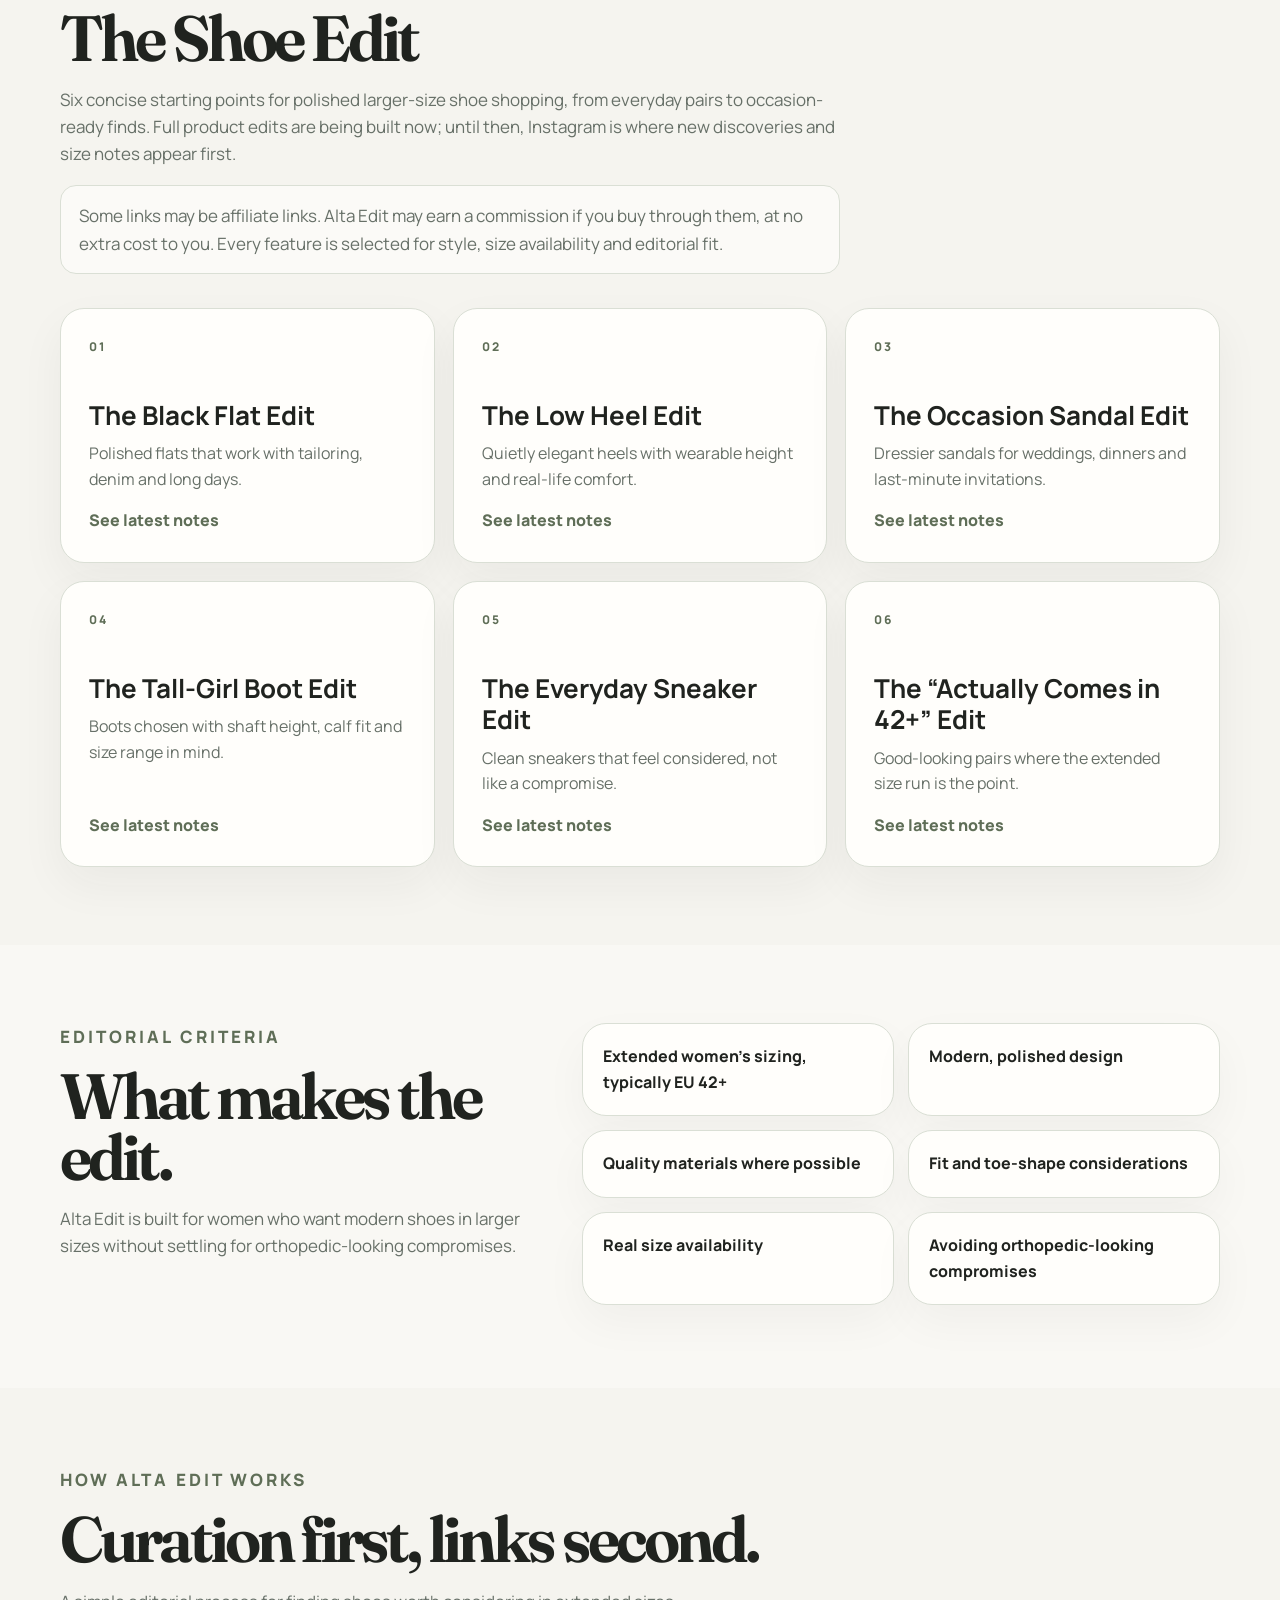
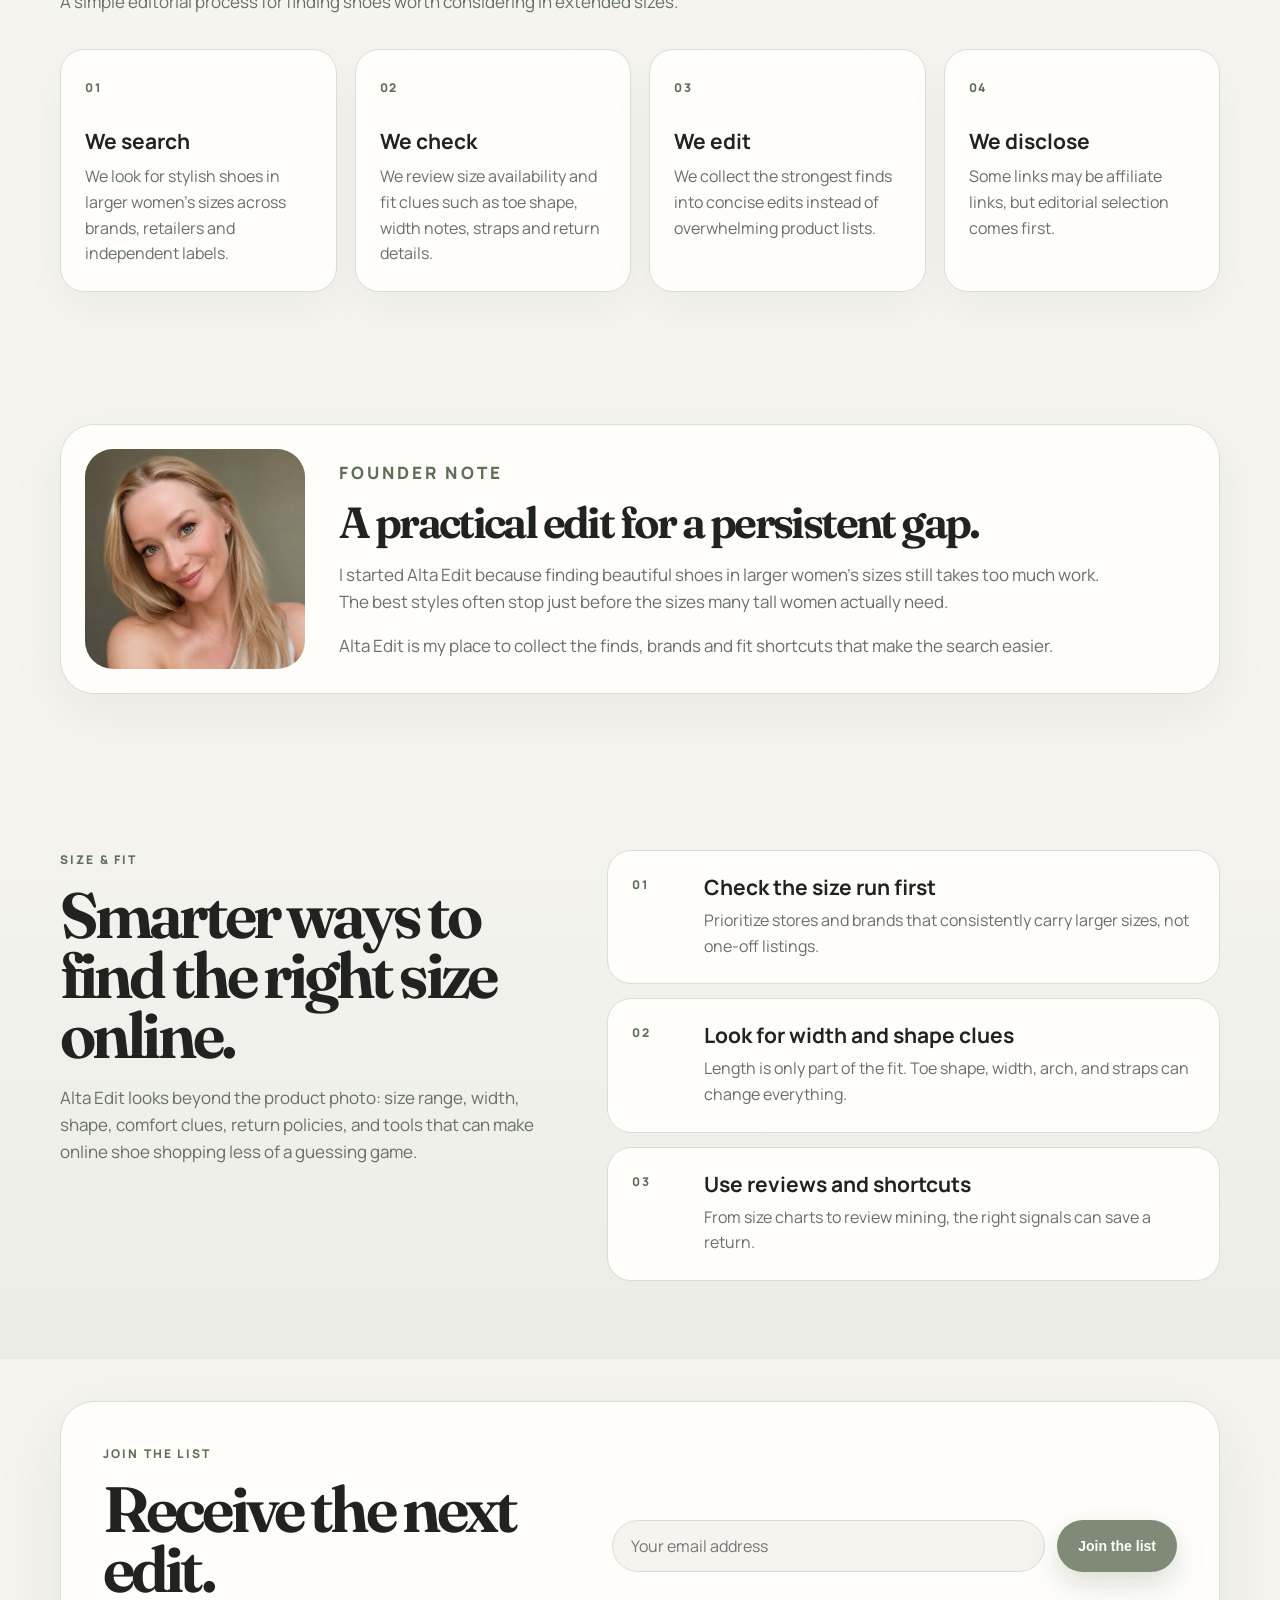
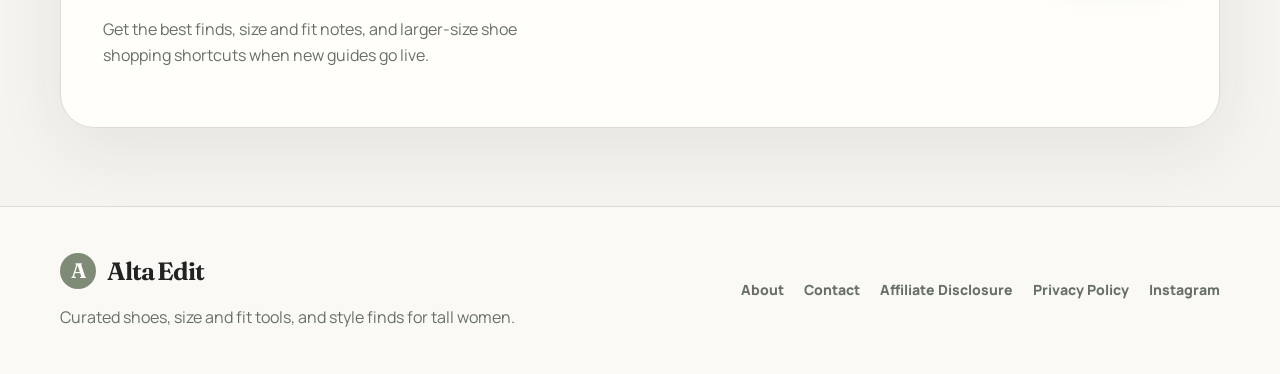
==== commit fab606c3: "Prepare affiliate-ready editorial site" ====
--- a/index.html
+++ b/index.html
@@ -3,16 +3,18 @@
 <head>
   <meta charset="utf-8" />
   <meta name="viewport" content="width=device-width, initial-scale=1" />
-  <title>Alta Edit | Large Shoes & Style for Tall Women</title>
-  <meta name="description" content="Alta Edit helps tall women find stylish women’s shoes in larger sizes, with curated finds, size and fit tools, and shopping shortcuts." />
+  <title>Alta Edit | Stylish Women’s Shoes in Extended Sizes</title>
+  <meta name="description" content="Alta Edit is an editorial curation site for stylish women’s shoes in extended sizes, with concise edits, fit notes and Instagram-first brand discovery." />
   <meta name="keywords" content="large women’s shoes, tall women style, size 11 women shoes, size 12 women shoes, stylish shoes for tall women, women’s large shoe sizes" />
   <meta name="author" content="Alta Edit" />
 
-  <meta property="og:title" content="Alta Edit | Large Shoes & Style for Tall Women" />
-  <meta property="og:description" content="Curated shoes, size and fit tools, and style finds for tall women." />
+  <meta property="og:title" content="Alta Edit | Stylish Women’s Shoes in Extended Sizes" />
+  <meta property="og:description" content="Editorial curation for stylish women’s shoes beyond the standard size run." />
   <meta property="og:type" content="website" />
   <meta property="og:url" content="https://altaedit.com" />
   <meta property="og:site_name" content="Alta Edit" />
+  <meta property="og:image" content="https://altaedit.com/assets/founder.png" />
+  <meta name="twitter:card" content="summary_large_image" />
 
   <link rel="preconnect" href="https://fonts.googleapis.com" />
   <link rel="preconnect" href="https://fonts.gstatic.com" crossorigin />
@@ -25,7 +27,7 @@
 
   <header class="site-header" data-header>
     <nav class="nav container" aria-label="Main navigation">
-      <a href="#" class="brand" aria-label="Alta Edit home">
+      <a href="/" class="brand" aria-label="Alta Edit home">
         <span class="brand-mark">A</span>
         <span>Alta Edit</span>
       </a>
@@ -37,6 +39,7 @@
       </button>
 
       <div class="nav-menu" id="nav-menu" data-nav-menu>
+        <a href="#how-it-works">How It Works</a>
         <a href="#latest-instagram">Instagram</a>
         <a href="#shoe-edit">The Shoe Edit</a>
         <a href="#size-fit">Size &amp; Fit</a>
@@ -117,8 +120,9 @@
           <p class="eyebrow">Start here</p>
           <h2 id="shoe-edit-title">The Shoe Edit</h2>
           <p>
-            Six concise starting points for polished larger-size shoe shopping, from everyday pairs to occasion-ready finds.
-          </p>
+            Six concise starting points for polished larger-size shoe shopping, from everyday pairs to occasion-ready finds. Full product edits are being built now; until then, Instagram is where new discoveries and size notes appear first.
+          </p>
+          <p class="disclosure-note">Some links may be affiliate links. Alta Edit may earn a commission if you buy through them, at no extra cost to you. Every feature is selected for style, size availability and editorial fit.</p>
         </div>
 
         <div class="category-grid">
@@ -126,43 +130,78 @@
             <span class="category-number">01</span>
             <h3>The Black Flat Edit</h3>
             <p>Polished flats that work with tailoring, denim and long days.</p>
-            <a href="#latest-instagram" aria-label="View The Black Flat Edit finds">View finds</a>
+            <a href="#latest-instagram" aria-label="See latest notes for The Black Flat Edit">See latest notes</a>
           </article>
 
           <article class="category-card">
             <span class="category-number">02</span>
             <h3>The Low Heel Edit</h3>
             <p>Quietly elegant heels with wearable height and real-life comfort.</p>
-            <a href="#latest-instagram" aria-label="View The Low Heel Edit finds">View finds</a>
+            <a href="#latest-instagram" aria-label="See latest notes for The Low Heel Edit">See latest notes</a>
           </article>
 
           <article class="category-card">
             <span class="category-number">03</span>
             <h3>The Occasion Sandal Edit</h3>
             <p>Dressier sandals for weddings, dinners and last-minute invitations.</p>
-            <a href="#latest-instagram" aria-label="View The Occasion Sandal Edit finds">View finds</a>
+            <a href="#latest-instagram" aria-label="See latest notes for The Occasion Sandal Edit">See latest notes</a>
           </article>
 
           <article class="category-card">
             <span class="category-number">04</span>
             <h3>The Tall-Girl Boot Edit</h3>
             <p>Boots chosen with shaft height, calf fit and size range in mind.</p>
-            <a href="#latest-instagram" aria-label="View The Tall-Girl Boot Edit finds">View finds</a>
+            <a href="#latest-instagram" aria-label="See latest notes for The Tall-Girl Boot Edit">See latest notes</a>
           </article>
 
           <article class="category-card">
             <span class="category-number">05</span>
             <h3>The Everyday Sneaker Edit</h3>
             <p>Clean sneakers that feel considered, not like a compromise.</p>
-            <a href="#latest-instagram" aria-label="View The Everyday Sneaker Edit finds">View finds</a>
+            <a href="#latest-instagram" aria-label="See latest notes for The Everyday Sneaker Edit">See latest notes</a>
           </article>
 
           <article class="category-card">
             <span class="category-number">06</span>
             <h3>The “Actually Comes in 42+” Edit</h3>
             <p>Good-looking pairs where the extended size run is the point.</p>
-            <a href="#latest-instagram" aria-label="View The Actually Comes in 42+ Edit finds">View finds</a>
-          </article>
+            <a href="#latest-instagram" aria-label="See latest notes for The Actually Comes in 42+ Edit">See latest notes</a>
+          </article>
+        </div>
+      </div>
+    </section>
+
+
+    <section class="section criteria-section" id="editorial-criteria" aria-labelledby="criteria-title">
+      <div class="container criteria-grid">
+        <div class="section-header">
+          <p class="eyebrow">Editorial Criteria</p>
+          <h2 id="criteria-title">What makes the edit.</h2>
+          <p>Alta Edit is built for women who want modern shoes in larger sizes without settling for orthopedic-looking compromises.</p>
+        </div>
+        <ul class="criteria-list">
+          <li>Extended women’s sizing, typically EU 42+</li>
+          <li>Modern, polished design</li>
+          <li>Quality materials where possible</li>
+          <li>Fit and toe-shape considerations</li>
+          <li>Real size availability</li>
+          <li>Avoiding orthopedic-looking compromises</li>
+        </ul>
+      </div>
+    </section>
+
+    <section class="section" id="how-it-works" aria-labelledby="works-title">
+      <div class="container">
+        <div class="section-header">
+          <p class="eyebrow">How Alta Edit Works</p>
+          <h2 id="works-title">Curation first, links second.</h2>
+          <p>A simple editorial process for finding shoes worth considering in extended sizes.</p>
+        </div>
+        <div class="process-grid">
+          <article><span>01</span><h3>We search</h3><p>We look for stylish shoes in larger women’s sizes across brands, retailers and independent labels.</p></article>
+          <article><span>02</span><h3>We check</h3><p>We review size availability and fit clues such as toe shape, width notes, straps and return details.</p></article>
+          <article><span>03</span><h3>We edit</h3><p>We collect the strongest finds into concise edits instead of overwhelming product lists.</p></article>
+          <article><span>04</span><h3>We disclose</h3><p>Some links may be affiliate links, but editorial selection comes first.</p></article>
         </div>
       </div>
     </section>
@@ -246,7 +285,7 @@
   <footer class="site-footer">
     <div class="container footer-grid">
       <div>
-        <a href="#" class="brand footer-brand">
+        <a href="/" class="brand footer-brand">
           <span class="brand-mark">A</span>
           <span>Alta Edit</span>
         </a>
@@ -254,9 +293,11 @@
       </div>
 
       <div class="footer-links">
-        <a href="#shoe-edit">The Shoe Edit</a>
-        <a href="#size-fit">Size &amp; Fit</a>
-        <a href="https://www.instagram.com/altaedit.tall/" target="_blank" rel="noopener noreferrer">@altaedit.tall</a>
+        <a href="/about.html">About</a>
+        <a href="/contact.html">Contact</a>
+        <a href="/affiliate-disclosure.html">Affiliate Disclosure</a>
+        <a href="/privacy-policy.html">Privacy Policy</a>
+        <a href="https://www.instagram.com/altaedit.tall/" target="_blank" rel="noopener noreferrer">Instagram</a>
       </div>
     </div>
   </footer>
@@ -267,7 +308,7 @@
     "@type": "WebSite",
     "name": "Alta Edit",
     "url": "https://altaedit.com",
-    "description": "Alta Edit helps tall women find stylish women’s shoes in larger sizes, with curated finds, size and fit tools, and shopping shortcuts.",
+    "description": "Alta Edit is an editorial curation site for stylish women’s shoes in extended sizes, with concise edits, fit notes and Instagram-first brand discovery.",
     "sameAs": ["https://www.instagram.com/altaedit.tall/"]
   }
   </script>
--- a/styles.css
+++ b/styles.css
@@ -886,3 +886,106 @@
     grid-template-columns: 1fr;
   }
 }
+
+.disclosure-note {
+  max-width: 820px;
+  margin-top: 18px;
+  padding: 16px 18px;
+  border: 1px solid var(--border);
+  border-radius: var(--radius-sm);
+  background: rgba(255, 254, 251, 0.68);
+  color: var(--muted);
+  font-size: 14px;
+}
+
+.criteria-section {
+  background: rgba(255, 254, 251, 0.34);
+}
+
+.criteria-grid {
+  display: grid;
+  grid-template-columns: 0.86fr 1.14fr;
+  gap: 40px;
+  align-items: start;
+}
+
+.criteria-list,
+.process-grid {
+  margin: 0;
+}
+
+.criteria-list {
+  display: grid;
+  grid-template-columns: repeat(2, 1fr);
+  gap: 14px;
+  padding: 0;
+  list-style: none;
+}
+
+.criteria-list li,
+.process-grid article {
+  border: 1px solid var(--border);
+  border-radius: var(--radius-md);
+  background: var(--surface);
+  box-shadow: 0 18px 45px rgba(32, 35, 31, 0.04);
+}
+
+.criteria-list li {
+  padding: 20px;
+  color: var(--text);
+  font-weight: 750;
+}
+
+.process-grid {
+  display: grid;
+  grid-template-columns: repeat(4, 1fr);
+  gap: 18px;
+}
+
+.process-grid article {
+  padding: 24px;
+}
+
+.process-grid span {
+  color: var(--accent-dark);
+  font-size: 12px;
+  font-weight: 900;
+  letter-spacing: 0.16em;
+}
+
+.process-grid h3 {
+  margin-top: 30px;
+}
+
+.process-grid p {
+  margin-bottom: 0;
+}
+
+.narrow {
+  max-width: 820px;
+}
+
+.page-main .page-hero {
+  padding-bottom: 34px;
+}
+
+.page-content {
+  padding-top: 28px;
+}
+
+.page-content h2 {
+  margin-top: 34px;
+  font-size: clamp(30px, 3.2vw, 42px);
+}
+
+.page-content p {
+  font-size: 17px;
+}
+
+@media (max-width: 900px) {
+  .criteria-grid,
+  .criteria-list,
+  .process-grid {
+    grid-template-columns: 1fr;
+  }
+}
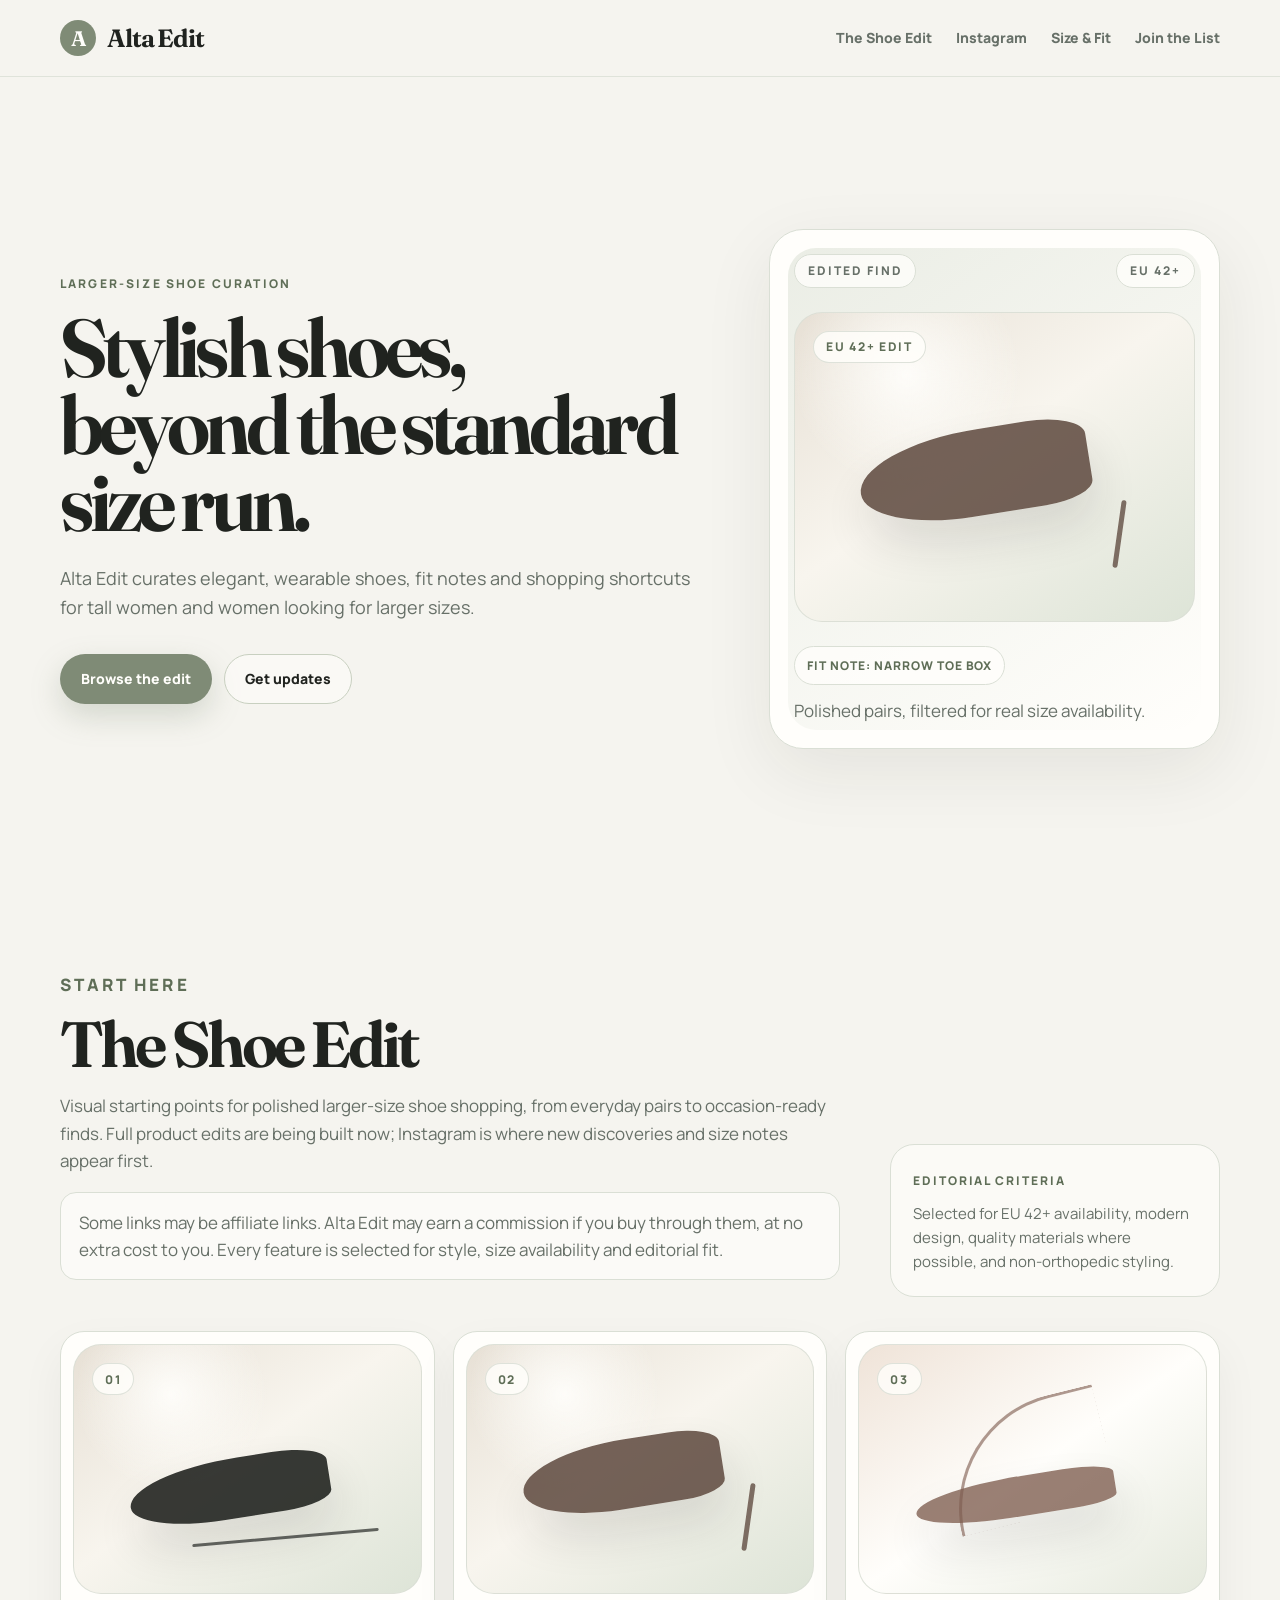
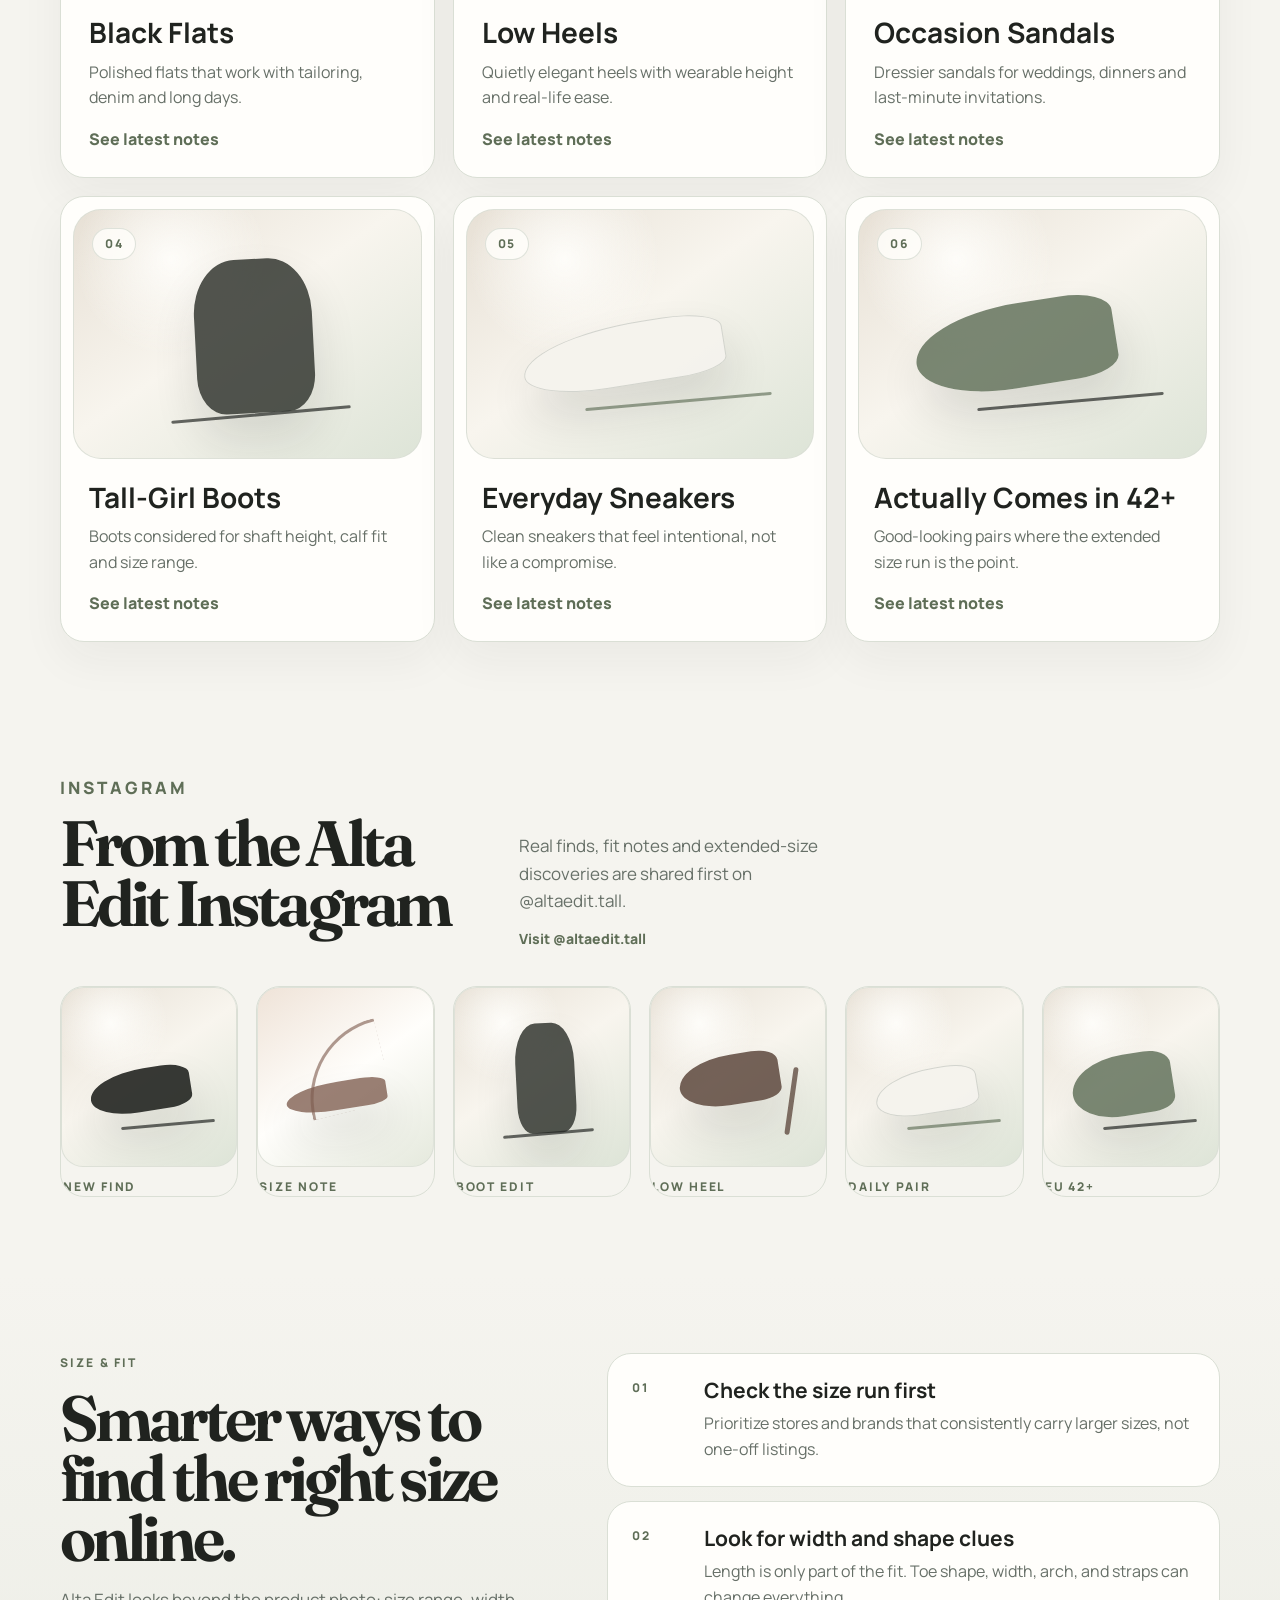
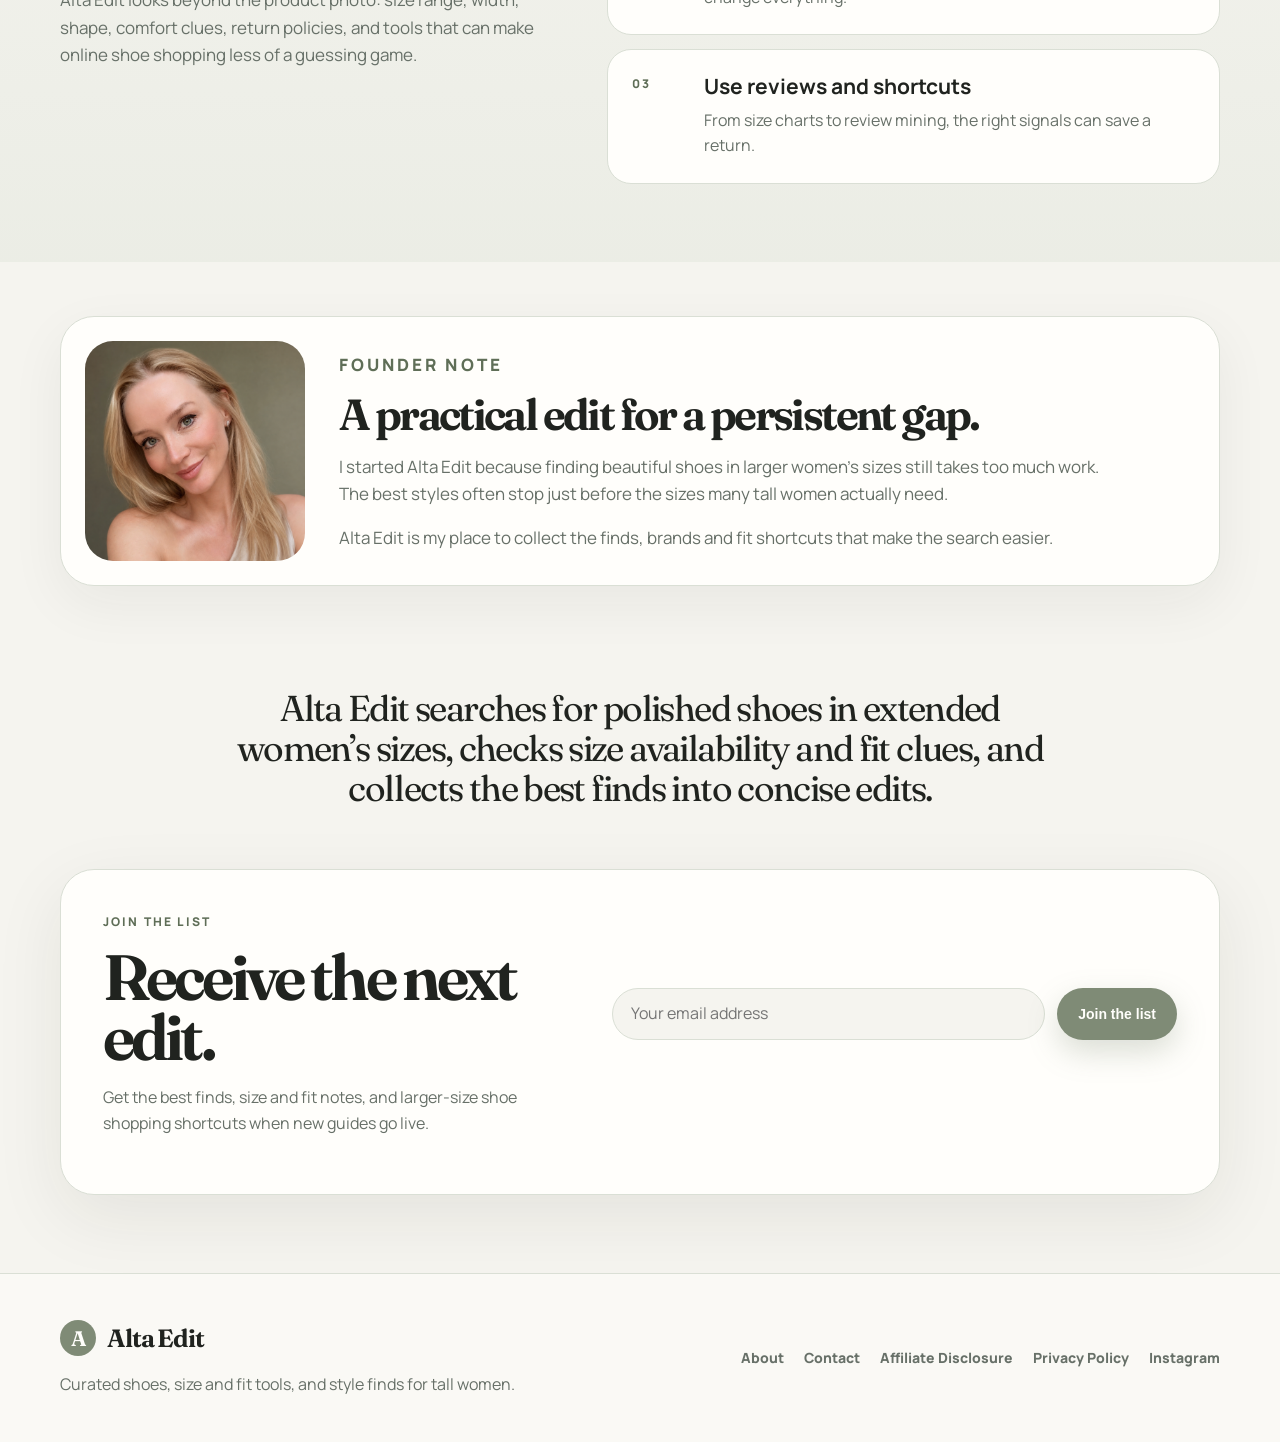
==== commit f3e0b242: "Prepare affiliate-ready editorial site" ====
--- a/index.html
+++ b/index.html
@@ -39,9 +39,8 @@
       </button>
 
       <div class="nav-menu" id="nav-menu" data-nav-menu>
-        <a href="#how-it-works">How It Works</a>
+        <a href="#shoe-edit">The Shoe Edit</a>
         <a href="#latest-instagram">Instagram</a>
-        <a href="#shoe-edit">The Shoe Edit</a>
         <a href="#size-fit">Size &amp; Fit</a>
         <a href="#newsletter">Join the List</a>
       </div>
@@ -70,10 +69,8 @@
             <span class="hero-card-label">EU 42+</span>
           </div>
 
-          <div class="shoe-visual" aria-hidden="true">
-            <div class="shoe-line shoe-line-vamp"></div>
-            <div class="shoe-line shoe-line-sole"></div>
-            <div class="shoe-line shoe-line-heel"></div>
+          <div class="editorial-visual hero-visual visual-low-heels" aria-hidden="true">
+            <span>EU 42+ edit</span>
           </div>
 
           <div class="hero-card-content">
@@ -81,6 +78,67 @@
             <p>Polished pairs, filtered for real size availability.</p>
           </div>
         </article>
+      </div>
+    </section>
+
+    <section class="section shoe-edit-section" id="shoe-edit" aria-labelledby="shoe-edit-title">
+      <div class="container">
+        <div class="shoe-edit-intro">
+          <div class="section-header">
+            <p class="eyebrow">Start here</p>
+            <h2 id="shoe-edit-title">The Shoe Edit</h2>
+            <p>Visual starting points for polished larger-size shoe shopping, from everyday pairs to occasion-ready finds. Full product edits are being built now; Instagram is where new discoveries and size notes appear first.</p>
+            <p class="disclosure-note">Some links may be affiliate links. Alta Edit may earn a commission if you buy through them, at no extra cost to you. Every feature is selected for style, size availability and editorial fit.</p>
+          </div>
+          <aside class="criteria-note" aria-label="Editorial criteria">
+            <span>Editorial criteria</span>
+            <p>Selected for EU 42+ availability, modern design, quality materials where possible, and non-orthopedic styling.</p>
+          </aside>
+        </div>
+
+        <div class="category-grid visual-category-grid">
+          <article class="category-card visual-category-card">
+            <div class="editorial-visual visual-black-flats" aria-hidden="true"><span>01</span></div>
+            <h3>Black Flats</h3>
+            <p>Polished flats that work with tailoring, denim and long days.</p>
+            <a href="#latest-instagram" aria-label="See latest notes for Black Flats">See latest notes</a>
+          </article>
+
+          <article class="category-card visual-category-card">
+            <div class="editorial-visual visual-low-heels" aria-hidden="true"><span>02</span></div>
+            <h3>Low Heels</h3>
+            <p>Quietly elegant heels with wearable height and real-life ease.</p>
+            <a href="#latest-instagram" aria-label="See latest notes for Low Heels">See latest notes</a>
+          </article>
+
+          <article class="category-card visual-category-card">
+            <div class="editorial-visual visual-sandals" aria-hidden="true"><span>03</span></div>
+            <h3>Occasion Sandals</h3>
+            <p>Dressier sandals for weddings, dinners and last-minute invitations.</p>
+            <a href="#latest-instagram" aria-label="See latest notes for Occasion Sandals">See latest notes</a>
+          </article>
+
+          <article class="category-card visual-category-card">
+            <div class="editorial-visual visual-boots" aria-hidden="true"><span>04</span></div>
+            <h3>Tall-Girl Boots</h3>
+            <p>Boots considered for shaft height, calf fit and size range.</p>
+            <a href="#latest-instagram" aria-label="See latest notes for Tall-Girl Boots">See latest notes</a>
+          </article>
+
+          <article class="category-card visual-category-card">
+            <div class="editorial-visual visual-sneakers" aria-hidden="true"><span>05</span></div>
+            <h3>Everyday Sneakers</h3>
+            <p>Clean sneakers that feel intentional, not like a compromise.</p>
+            <a href="#latest-instagram" aria-label="See latest notes for Everyday Sneakers">See latest notes</a>
+          </article>
+
+          <article class="category-card visual-category-card">
+            <div class="editorial-visual visual-extended" aria-hidden="true"><span>06</span></div>
+            <h3>Actually Comes in 42+</h3>
+            <p>Good-looking pairs where the extended size run is the point.</p>
+            <a href="#latest-instagram" aria-label="See latest notes for Actually Comes in 42+">See latest notes</a>
+          </article>
+        </div>
       </div>
     </section>
 
@@ -89,137 +147,21 @@
         <div class="section-header section-header-split">
           <div>
             <p class="eyebrow">Instagram</p>
-            <h2 id="instagram-title">Latest from Instagram</h2>
+            <h2 id="instagram-title">From the Alta Edit Instagram</h2>
           </div>
           <div>
-            <p>New finds, brand discoveries and size notes are shared first on Instagram.</p>
+            <p>Real finds, fit notes and extended-size discoveries are shared first on @altaedit.tall.</p>
             <a class="text-link" href="https://www.instagram.com/altaedit.tall/" target="_blank" rel="noopener noreferrer">Visit @altaedit.tall</a>
           </div>
         </div>
 
-        <div class="instagram-grid" aria-label="Instagram placeholder cards">
-          <article class="instagram-card">
-            <span>New find</span>
-            <p>Clean flats spotted in an extended size run.</p>
-          </article>
-          <article class="instagram-card instagram-card-muted">
-            <span>Brand note</span>
-            <p>A quiet label worth checking for EU 42+ drops.</p>
-          </article>
-          <article class="instagram-card">
-            <span>Fit save</span>
-            <p>Toe shape, width clues and return-window reminders.</p>
-          </article>
-        </div>
-      </div>
-    </section>
-
-    <section class="section" id="shoe-edit" aria-labelledby="shoe-edit-title">
-      <div class="container">
-        <div class="section-header">
-          <p class="eyebrow">Start here</p>
-          <h2 id="shoe-edit-title">The Shoe Edit</h2>
-          <p>
-            Six concise starting points for polished larger-size shoe shopping, from everyday pairs to occasion-ready finds. Full product edits are being built now; until then, Instagram is where new discoveries and size notes appear first.
-          </p>
-          <p class="disclosure-note">Some links may be affiliate links. Alta Edit may earn a commission if you buy through them, at no extra cost to you. Every feature is selected for style, size availability and editorial fit.</p>
-        </div>
-
-        <div class="category-grid">
-          <article class="category-card">
-            <span class="category-number">01</span>
-            <h3>The Black Flat Edit</h3>
-            <p>Polished flats that work with tailoring, denim and long days.</p>
-            <a href="#latest-instagram" aria-label="See latest notes for The Black Flat Edit">See latest notes</a>
-          </article>
-
-          <article class="category-card">
-            <span class="category-number">02</span>
-            <h3>The Low Heel Edit</h3>
-            <p>Quietly elegant heels with wearable height and real-life comfort.</p>
-            <a href="#latest-instagram" aria-label="See latest notes for The Low Heel Edit">See latest notes</a>
-          </article>
-
-          <article class="category-card">
-            <span class="category-number">03</span>
-            <h3>The Occasion Sandal Edit</h3>
-            <p>Dressier sandals for weddings, dinners and last-minute invitations.</p>
-            <a href="#latest-instagram" aria-label="See latest notes for The Occasion Sandal Edit">See latest notes</a>
-          </article>
-
-          <article class="category-card">
-            <span class="category-number">04</span>
-            <h3>The Tall-Girl Boot Edit</h3>
-            <p>Boots chosen with shaft height, calf fit and size range in mind.</p>
-            <a href="#latest-instagram" aria-label="See latest notes for The Tall-Girl Boot Edit">See latest notes</a>
-          </article>
-
-          <article class="category-card">
-            <span class="category-number">05</span>
-            <h3>The Everyday Sneaker Edit</h3>
-            <p>Clean sneakers that feel considered, not like a compromise.</p>
-            <a href="#latest-instagram" aria-label="See latest notes for The Everyday Sneaker Edit">See latest notes</a>
-          </article>
-
-          <article class="category-card">
-            <span class="category-number">06</span>
-            <h3>The “Actually Comes in 42+” Edit</h3>
-            <p>Good-looking pairs where the extended size run is the point.</p>
-            <a href="#latest-instagram" aria-label="See latest notes for The Actually Comes in 42+ Edit">See latest notes</a>
-          </article>
-        </div>
-      </div>
-    </section>
-
-
-    <section class="section criteria-section" id="editorial-criteria" aria-labelledby="criteria-title">
-      <div class="container criteria-grid">
-        <div class="section-header">
-          <p class="eyebrow">Editorial Criteria</p>
-          <h2 id="criteria-title">What makes the edit.</h2>
-          <p>Alta Edit is built for women who want modern shoes in larger sizes without settling for orthopedic-looking compromises.</p>
-        </div>
-        <ul class="criteria-list">
-          <li>Extended women’s sizing, typically EU 42+</li>
-          <li>Modern, polished design</li>
-          <li>Quality materials where possible</li>
-          <li>Fit and toe-shape considerations</li>
-          <li>Real size availability</li>
-          <li>Avoiding orthopedic-looking compromises</li>
-        </ul>
-      </div>
-    </section>
-
-    <section class="section" id="how-it-works" aria-labelledby="works-title">
-      <div class="container">
-        <div class="section-header">
-          <p class="eyebrow">How Alta Edit Works</p>
-          <h2 id="works-title">Curation first, links second.</h2>
-          <p>A simple editorial process for finding shoes worth considering in extended sizes.</p>
-        </div>
-        <div class="process-grid">
-          <article><span>01</span><h3>We search</h3><p>We look for stylish shoes in larger women’s sizes across brands, retailers and independent labels.</p></article>
-          <article><span>02</span><h3>We check</h3><p>We review size availability and fit clues such as toe shape, width notes, straps and return details.</p></article>
-          <article><span>03</span><h3>We edit</h3><p>We collect the strongest finds into concise edits instead of overwhelming product lists.</p></article>
-          <article><span>04</span><h3>We disclose</h3><p>Some links may be affiliate links, but editorial selection comes first.</p></article>
-        </div>
-      </div>
-    </section>
-
-    <section class="section founder-section" aria-labelledby="founder-title">
-      <div class="container founder-card">
-        <div class="founder-image-wrap">
-          <img src="assets/founder.png" alt="Founder of Alta Edit" class="founder-image" />
-        </div>
-        <div class="founder-copy">
-          <p class="eyebrow">Founder note</p>
-          <h2 id="founder-title">A practical edit for a persistent gap.</h2>
-          <p>
-            I started Alta Edit because finding beautiful shoes in larger women’s sizes still takes too much work. The best styles often stop just before the sizes many tall women actually need.
-          </p>
-          <p>
-            Alta Edit is my place to collect the finds, brands and fit shortcuts that make the search easier.
-          </p>
+        <div class="instagram-grid visual-instagram-grid" aria-label="Curated Instagram preview placeholders">
+          <article class="instagram-card visual-instagram-card"><div class="editorial-visual visual-black-flats" aria-hidden="true"></div><span>New find</span></article>
+          <article class="instagram-card visual-instagram-card"><div class="editorial-visual visual-sandals" aria-hidden="true"></div><span>Size note</span></article>
+          <article class="instagram-card visual-instagram-card"><div class="editorial-visual visual-boots" aria-hidden="true"></div><span>Boot edit</span></article>
+          <article class="instagram-card visual-instagram-card"><div class="editorial-visual visual-low-heels" aria-hidden="true"></div><span>Low heel</span></article>
+          <article class="instagram-card visual-instagram-card"><div class="editorial-visual visual-sneakers" aria-hidden="true"></div><span>Daily pair</span></article>
+          <article class="instagram-card visual-instagram-card"><div class="editorial-visual visual-extended" aria-hidden="true"></div><span>EU 42+</span></article>
         </div>
       </div>
     </section>
@@ -259,6 +201,30 @@
             </div>
           </div>
         </div>
+      </div>
+    </section>
+
+    <section class="section founder-section" aria-labelledby="founder-title">
+      <div class="container founder-card">
+        <div class="founder-image-wrap">
+          <img src="assets/founder.png" alt="Founder of Alta Edit" class="founder-image" />
+        </div>
+        <div class="founder-copy">
+          <p class="eyebrow">Founder note</p>
+          <h2 id="founder-title">A practical edit for a persistent gap.</h2>
+          <p>
+            I started Alta Edit because finding beautiful shoes in larger women’s sizes still takes too much work. The best styles often stop just before the sizes many tall women actually need.
+          </p>
+          <p>
+            Alta Edit is my place to collect the finds, brands and fit shortcuts that make the search easier.
+          </p>
+        </div>
+      </div>
+    </section>
+
+    <section class="section edit-note-section" aria-label="Alta Edit curation note">
+      <div class="container">
+        <p>Alta Edit searches for polished shoes in extended women’s sizes, checks size availability and fit clues, and collects the best finds into concise edits.</p>
       </div>
     </section>
 
--- a/styles.css
+++ b/styles.css
@@ -898,94 +898,302 @@
   font-size: 14px;
 }
 
-.criteria-section {
-  background: rgba(255, 254, 251, 0.34);
-}
-
-.criteria-grid {
+.narrow {
+  max-width: 820px;
+}
+
+.page-main .page-hero {
+  padding-bottom: 34px;
+}
+
+.page-content {
+  padding-top: 28px;
+}
+
+.page-content h2 {
+  margin-top: 34px;
+  font-size: clamp(30px, 3.2vw, 42px);
+}
+
+.page-content p {
+  font-size: 17px;
+}
+
+/* Visual editorial homepage refinements */
+.hero-card {
+  min-height: 520px;
+  grid-template-rows: auto 1fr auto;
+}
+
+.hero-visual {
+  min-height: 310px;
+}
+
+.editorial-visual {
+  position: relative;
+  min-height: 220px;
+  overflow: hidden;
+  border: 1px solid rgba(218, 223, 213, 0.86);
+  border-radius: 28px;
+  background:
+    radial-gradient(circle at 28% 20%, rgba(255, 254, 251, 0.92), transparent 30%),
+    linear-gradient(145deg, #E7E0D5 0%, #F8F5EE 46%, #DDE4D7 100%);
+}
+
+.editorial-visual::before,
+.editorial-visual::after {
+  content: "";
+  position: absolute;
+  display: block;
+}
+
+.editorial-visual::before {
+  width: 58%;
+  height: 34%;
+  left: 16%;
+  bottom: 28%;
+  border-radius: 70% 32% 28% 60%;
+  background: rgba(32, 35, 31, 0.84);
+  box-shadow: 0 24px 45px rgba(32, 35, 31, 0.12);
+  transform: rotate(-9deg);
+}
+
+.editorial-visual::after {
+  width: 54%;
+  height: 3px;
+  right: 12%;
+  bottom: 22%;
+  border-radius: 999px;
+  background: rgba(32, 35, 31, 0.68);
+  transform: rotate(-5deg);
+}
+
+.editorial-visual span {
+  position: absolute;
+  left: 18px;
+  top: 18px;
+  z-index: 2;
+  display: inline-flex;
+  min-height: 32px;
+  align-items: center;
+  border: 1px solid rgba(218, 223, 213, 0.88);
+  border-radius: 999px;
+  background: rgba(255, 254, 251, 0.82);
+  color: var(--accent-dark);
+  font-size: 12px;
+  font-weight: 900;
+  letter-spacing: 0.14em;
+  padding: 0 12px;
+  text-transform: uppercase;
+}
+
+.visual-black-flats::before {
+  height: 24%;
+  bottom: 30%;
+  border-radius: 80% 38% 34% 64%;
+  background: rgba(24, 26, 23, 0.86);
+}
+
+.visual-low-heels::before {
+  height: 28%;
+  bottom: 34%;
+  background: rgba(87, 65, 54, 0.82);
+}
+
+.visual-low-heels::after {
+  right: 18%;
+  bottom: 17%;
+  width: 5px;
+  height: 68px;
+  background: rgba(87, 65, 54, 0.74);
+  transform: rotate(8deg);
+}
+
+.visual-sandals {
+  background: linear-gradient(145deg, #EFE3D8 0%, #FFFEFB 50%, #E5E9DD 100%);
+}
+
+.visual-sandals::before {
+  height: 16%;
+  bottom: 31%;
+  background: rgba(126, 93, 79, 0.78);
+}
+
+.visual-sandals::after {
+  width: 46%;
+  height: 46%;
+  left: 25%;
+  bottom: 30%;
+  border: 3px solid rgba(126, 93, 79, 0.62);
+  border-right: 0;
+  border-bottom: 0;
+  border-radius: 999px 0 0 0;
+  background: transparent;
+  transform: rotate(-14deg);
+}
+
+.visual-boots::before {
+  width: 34%;
+  height: 62%;
+  left: 35%;
+  bottom: 18%;
+  border-radius: 36% 36% 24% 24%;
+  background: rgba(44, 48, 42, 0.82);
+  transform: rotate(-3deg);
+}
+
+.visual-boots::after {
+  width: 52%;
+  right: 20%;
+  bottom: 17%;
+}
+
+.visual-sneakers::before {
+  height: 24%;
+  bottom: 29%;
+  border-radius: 78% 36% 30% 50%;
+  background: rgba(245, 243, 237, 0.94);
+  border: 1px solid rgba(103, 112, 104, 0.24);
+}
+
+.visual-sneakers::after {
+  background: rgba(95, 110, 87, 0.64);
+}
+
+.visual-extended::before {
+  background: rgba(95, 110, 87, 0.82);
+}
+
+.shoe-edit-section {
+  padding-top: 70px;
+}
+
+.shoe-edit-intro {
   display: grid;
-  grid-template-columns: 0.86fr 1.14fr;
-  gap: 40px;
-  align-items: start;
-}
-
-.criteria-list,
-.process-grid {
-  margin: 0;
-}
-
-.criteria-list {
-  display: grid;
-  grid-template-columns: repeat(2, 1fr);
-  gap: 14px;
-  padding: 0;
-  list-style: none;
-}
-
-.criteria-list li,
-.process-grid article {
+  grid-template-columns: minmax(0, 1fr) 330px;
+  gap: 30px;
+  align-items: end;
+  margin-bottom: 34px;
+}
+
+.shoe-edit-intro .section-header {
+  margin-bottom: 0;
+}
+
+.criteria-note {
+  padding: 22px;
   border: 1px solid var(--border);
   border-radius: var(--radius-md);
-  background: var(--surface);
-  box-shadow: 0 18px 45px rgba(32, 35, 31, 0.04);
-}
-
-.criteria-list li {
-  padding: 20px;
-  color: var(--text);
-  font-weight: 750;
-}
-
-.process-grid {
-  display: grid;
-  grid-template-columns: repeat(4, 1fr);
-  gap: 18px;
-}
-
-.process-grid article {
-  padding: 24px;
-}
-
-.process-grid span {
+  background: rgba(255, 254, 251, 0.64);
+}
+
+.criteria-note span {
   color: var(--accent-dark);
   font-size: 12px;
   font-weight: 900;
   letter-spacing: 0.16em;
-}
-
-.process-grid h3 {
-  margin-top: 30px;
-}
-
-.process-grid p {
-  margin-bottom: 0;
-}
-
-.narrow {
+  text-transform: uppercase;
+}
+
+.criteria-note p {
+  margin: 10px 0 0;
+  font-size: 15px;
+}
+
+.visual-category-card {
+  padding: 12px 12px 24px;
+}
+
+.visual-category-card .editorial-visual {
+  min-height: 250px;
+  margin-bottom: 22px;
+}
+
+.visual-category-card h3 {
+  margin: 0 16px 10px;
+  font-size: 28px;
+}
+
+.visual-category-card p {
+  margin-inline: 16px;
+}
+
+.visual-category-card a {
+  margin-left: 16px;
+}
+
+.instagram-section {
+  padding-top: 54px;
+}
+
+.visual-instagram-grid {
+  grid-template-columns: repeat(6, 1fr);
+}
+
+.visual-instagram-card {
+  min-height: auto;
+  padding: 0;
+  background: transparent;
+  box-shadow: none;
+}
+
+.visual-instagram-card::before {
+  display: none;
+}
+
+.visual-instagram-card .editorial-visual {
+  width: 100%;
+  min-height: 180px;
+  border-radius: 22px;
+}
+
+.visual-instagram-card span {
+  display: block;
+  margin: 10px 2px 0;
+}
+
+.edit-note-section {
+  padding: 24px 0 18px;
+}
+
+.edit-note-section p {
   max-width: 820px;
-}
-
-.page-main .page-hero {
-  padding-bottom: 34px;
-}
-
-.page-content {
-  padding-top: 28px;
-}
-
-.page-content h2 {
-  margin-top: 34px;
-  font-size: clamp(30px, 3.2vw, 42px);
-}
-
-.page-content p {
-  font-size: 17px;
+  margin: 0 auto;
+  color: var(--text);
+  font-family: var(--font-heading);
+  font-size: clamp(24px, 3vw, 36px);
+  letter-spacing: -0.045em;
+  line-height: 1.12;
+  text-align: center;
+}
+
+@media (max-width: 1100px) {
+  .visual-instagram-grid {
+    grid-template-columns: repeat(3, 1fr);
+  }
 }
 
 @media (max-width: 900px) {
-  .criteria-grid,
-  .criteria-list,
-  .process-grid {
+  .shoe-edit-intro {
     grid-template-columns: 1fr;
   }
-}
+
+  .visual-instagram-grid {
+    grid-template-columns: repeat(2, 1fr);
+  }
+}
+
+@media (max-width: 560px) {
+  .hero-card {
+    min-height: auto;
+  }
+
+  .hero-visual,
+  .visual-category-card .editorial-visual {
+    min-height: 220px;
+  }
+
+  .visual-instagram-grid {
+    grid-template-columns: 1fr;
+  }
+}
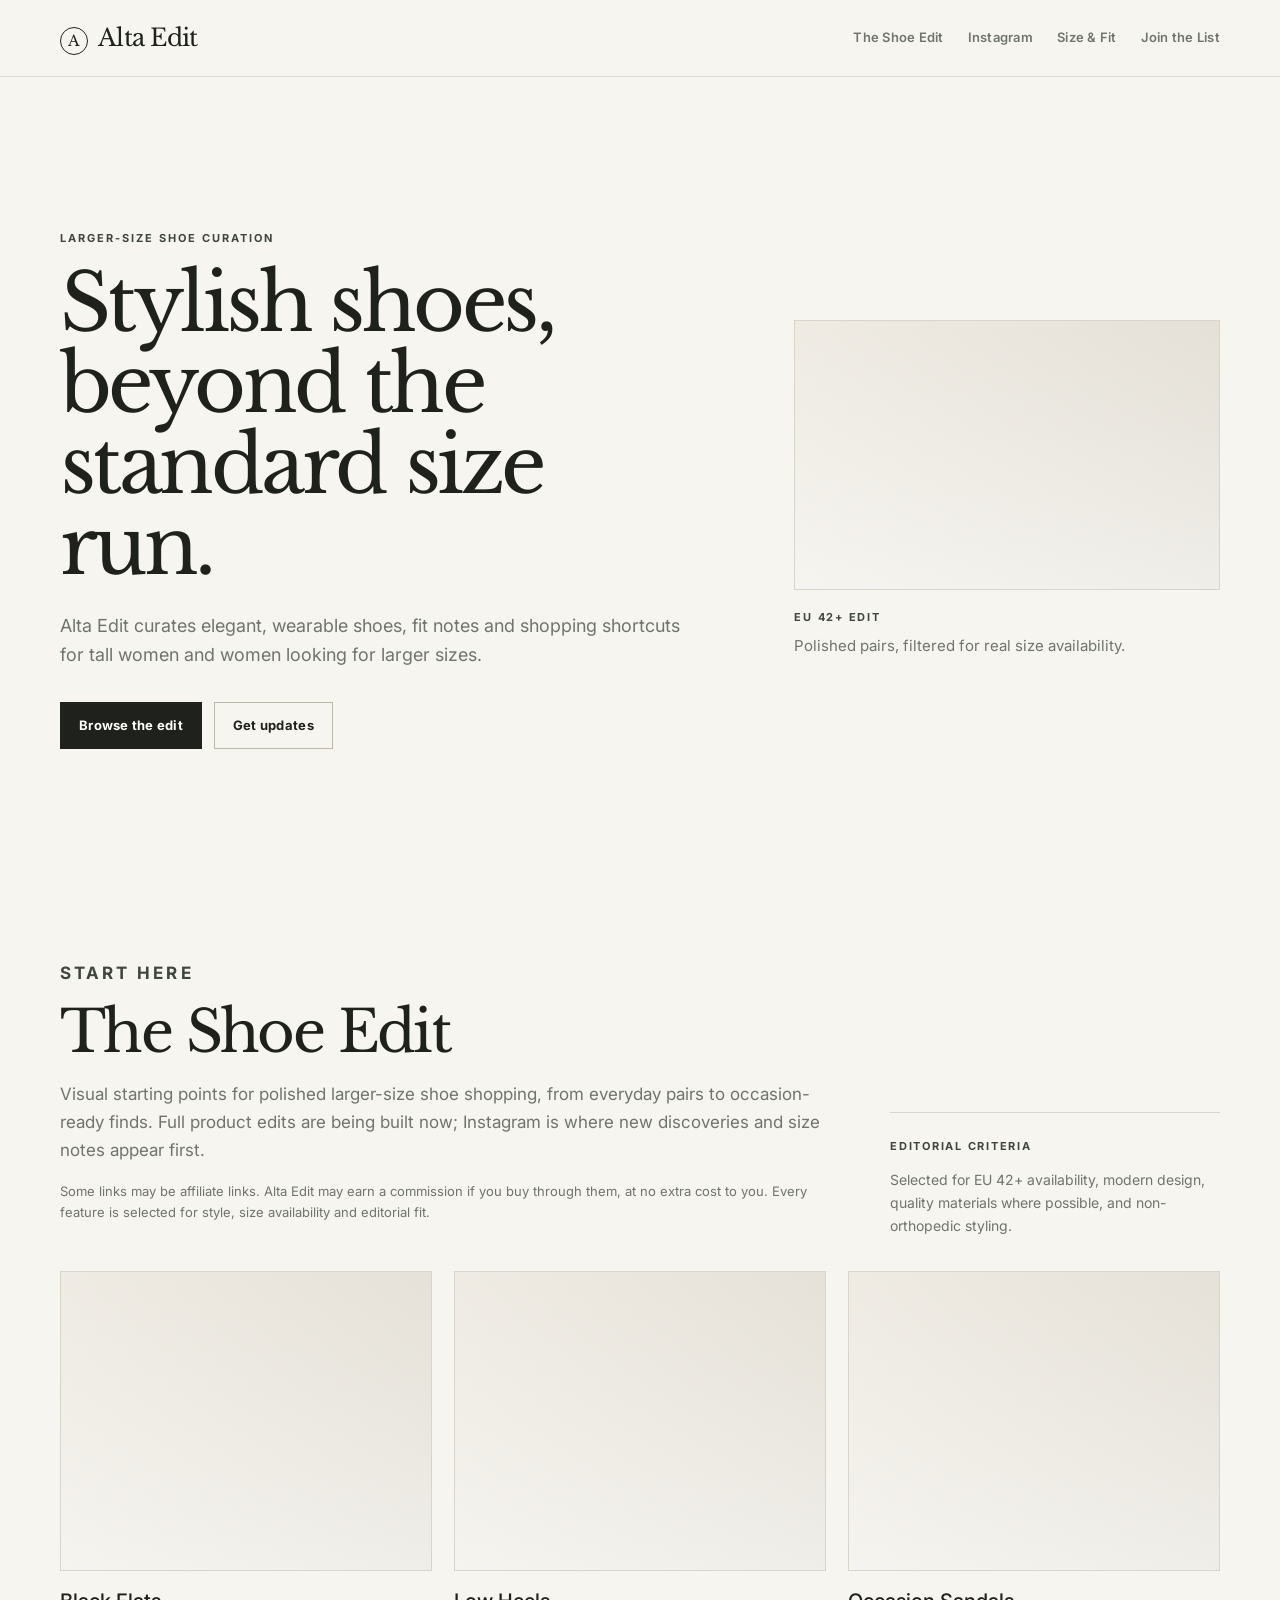
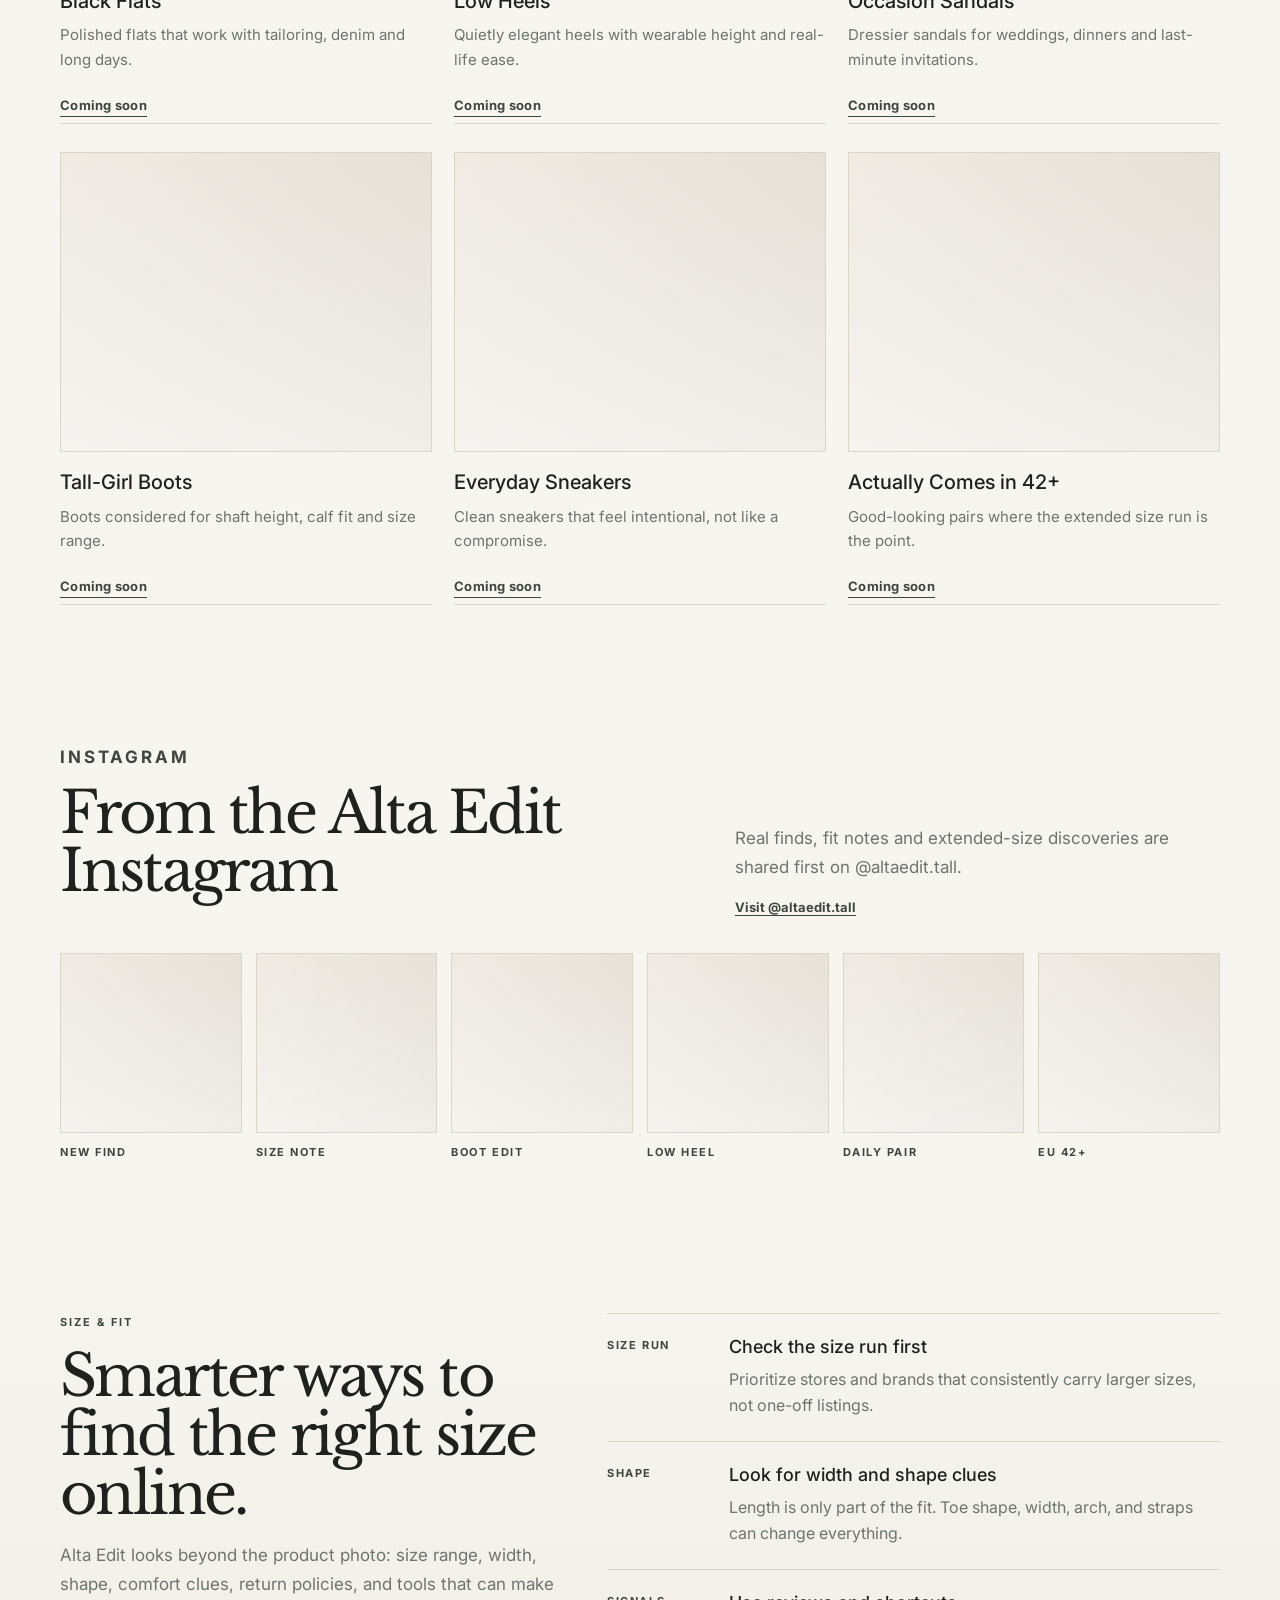
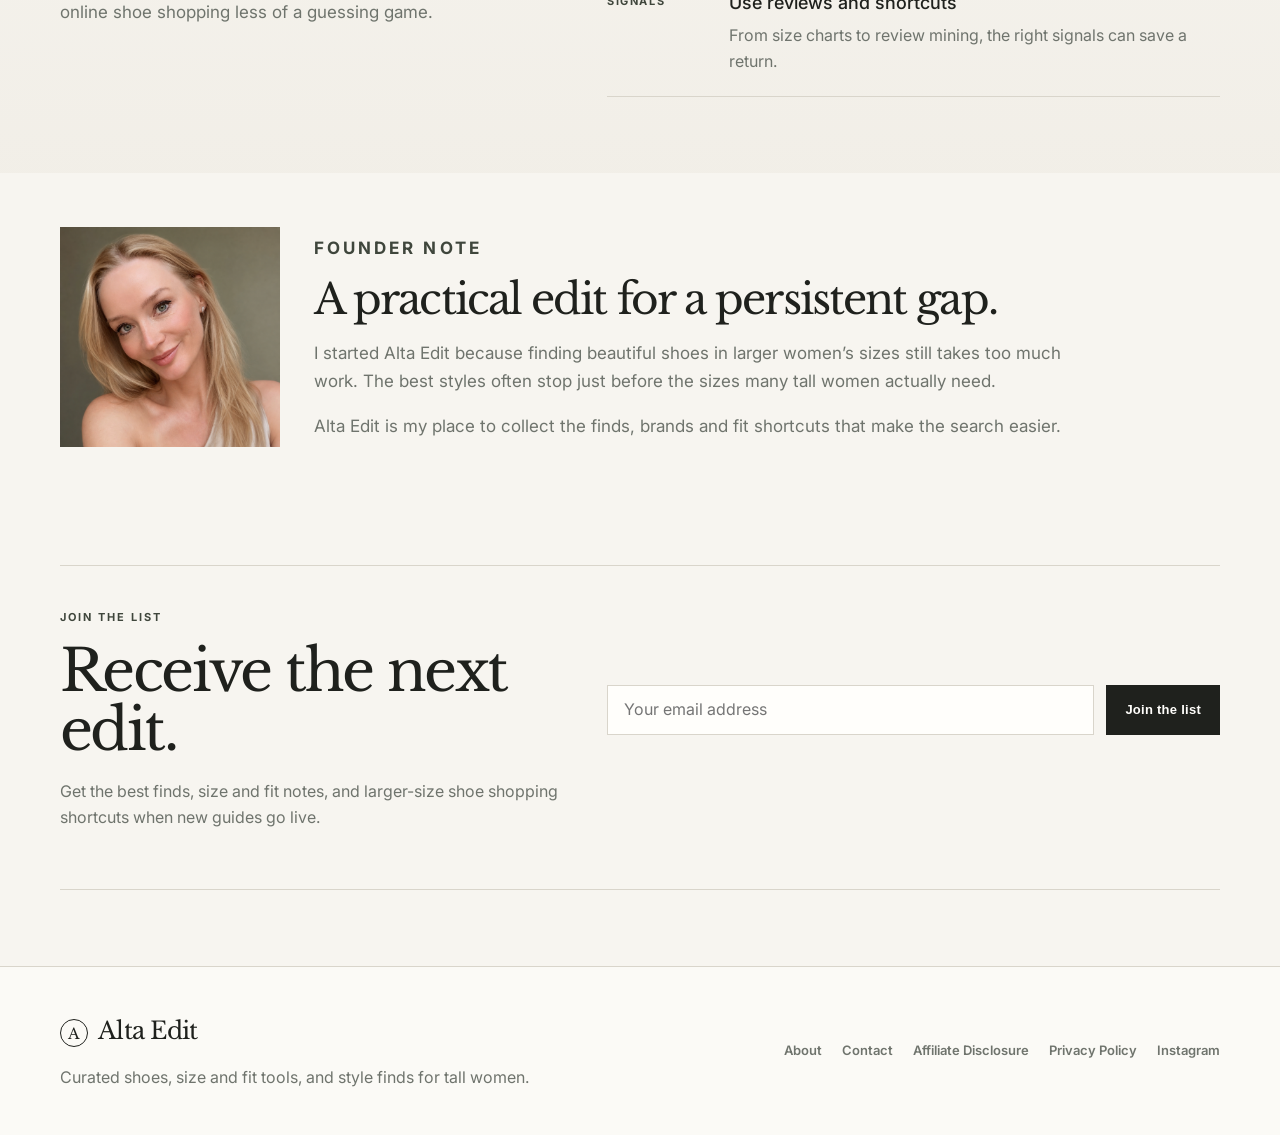
==== commit bdc42f2c: "Add About/Contact/Legal pages, refresh homepage copy and add editorial visuals/styles ### Motivation" ====
--- a/index.html
+++ b/index.html
@@ -18,7 +18,7 @@
 
   <link rel="preconnect" href="https://fonts.googleapis.com" />
   <link rel="preconnect" href="https://fonts.gstatic.com" crossorigin />
-  <link href="https://fonts.googleapis.com/css2?family=Fraunces:opsz,wght@9..144,500;9..144,600;9..144,700&family=Manrope:wght@400;500;600;700;800&display=swap" rel="stylesheet" />
+  <link href="https://fonts.googleapis.com/css2?family=Inter:wght@400;500;600;700&family=Libre+Baskerville:wght@400;700&display=swap" rel="stylesheet" />
   <link rel="stylesheet" href="styles.css" />
 </head>
 
@@ -63,18 +63,10 @@
           </div>
         </div>
 
-        <article class="hero-card" aria-label="Edited shoe find preview">
-          <div class="hero-card-top">
-            <span class="hero-card-label">Edited Find</span>
-            <span class="hero-card-label">EU 42+</span>
-          </div>
-
-          <div class="editorial-visual hero-visual visual-low-heels" aria-hidden="true">
-            <span>EU 42+ edit</span>
-          </div>
-
+        <article class="hero-card" aria-label="Alta Edit editorial preview">
+          <div class="image-placeholder hero-image-placeholder" aria-hidden="true"></div>
           <div class="hero-card-content">
-            <p class="fit-note-card">Fit note: narrow toe box</p>
+            <p class="hero-card-label">EU 42+ edit</p>
             <p>Polished pairs, filtered for real size availability.</p>
           </div>
         </article>
@@ -96,47 +88,47 @@
           </aside>
         </div>
 
-        <div class="category-grid visual-category-grid">
-          <article class="category-card visual-category-card">
-            <div class="editorial-visual visual-black-flats" aria-hidden="true"><span>01</span></div>
+        <div class="category-grid">
+          <article class="category-card">
+            <div class="image-placeholder" aria-hidden="true"></div>
             <h3>Black Flats</h3>
             <p>Polished flats that work with tailoring, denim and long days.</p>
-            <a href="#latest-instagram" aria-label="See latest notes for Black Flats">See latest notes</a>
-          </article>
-
-          <article class="category-card visual-category-card">
-            <div class="editorial-visual visual-low-heels" aria-hidden="true"><span>02</span></div>
+            <a href="#latest-instagram" aria-label="View Black Flats edit">Coming soon</a>
+          </article>
+
+          <article class="category-card">
+            <div class="image-placeholder" aria-hidden="true"></div>
             <h3>Low Heels</h3>
             <p>Quietly elegant heels with wearable height and real-life ease.</p>
-            <a href="#latest-instagram" aria-label="See latest notes for Low Heels">See latest notes</a>
-          </article>
-
-          <article class="category-card visual-category-card">
-            <div class="editorial-visual visual-sandals" aria-hidden="true"><span>03</span></div>
+            <a href="#latest-instagram" aria-label="View Low Heels edit">Coming soon</a>
+          </article>
+
+          <article class="category-card">
+            <div class="image-placeholder" aria-hidden="true"></div>
             <h3>Occasion Sandals</h3>
             <p>Dressier sandals for weddings, dinners and last-minute invitations.</p>
-            <a href="#latest-instagram" aria-label="See latest notes for Occasion Sandals">See latest notes</a>
-          </article>
-
-          <article class="category-card visual-category-card">
-            <div class="editorial-visual visual-boots" aria-hidden="true"><span>04</span></div>
+            <a href="#latest-instagram" aria-label="View Occasion Sandals edit">Coming soon</a>
+          </article>
+
+          <article class="category-card">
+            <div class="image-placeholder" aria-hidden="true"></div>
             <h3>Tall-Girl Boots</h3>
             <p>Boots considered for shaft height, calf fit and size range.</p>
-            <a href="#latest-instagram" aria-label="See latest notes for Tall-Girl Boots">See latest notes</a>
-          </article>
-
-          <article class="category-card visual-category-card">
-            <div class="editorial-visual visual-sneakers" aria-hidden="true"><span>05</span></div>
+            <a href="#latest-instagram" aria-label="View Tall-Girl Boots edit">Coming soon</a>
+          </article>
+
+          <article class="category-card">
+            <div class="image-placeholder" aria-hidden="true"></div>
             <h3>Everyday Sneakers</h3>
             <p>Clean sneakers that feel intentional, not like a compromise.</p>
-            <a href="#latest-instagram" aria-label="See latest notes for Everyday Sneakers">See latest notes</a>
-          </article>
-
-          <article class="category-card visual-category-card">
-            <div class="editorial-visual visual-extended" aria-hidden="true"><span>06</span></div>
+            <a href="#latest-instagram" aria-label="View Everyday Sneakers edit">Coming soon</a>
+          </article>
+
+          <article class="category-card">
+            <div class="image-placeholder" aria-hidden="true"></div>
             <h3>Actually Comes in 42+</h3>
             <p>Good-looking pairs where the extended size run is the point.</p>
-            <a href="#latest-instagram" aria-label="See latest notes for Actually Comes in 42+">See latest notes</a>
+            <a href="#latest-instagram" aria-label="View Actually Comes in 42+ edit">Coming soon</a>
           </article>
         </div>
       </div>
@@ -155,13 +147,13 @@
           </div>
         </div>
 
-        <div class="instagram-grid visual-instagram-grid" aria-label="Curated Instagram preview placeholders">
-          <article class="instagram-card visual-instagram-card"><div class="editorial-visual visual-black-flats" aria-hidden="true"></div><span>New find</span></article>
-          <article class="instagram-card visual-instagram-card"><div class="editorial-visual visual-sandals" aria-hidden="true"></div><span>Size note</span></article>
-          <article class="instagram-card visual-instagram-card"><div class="editorial-visual visual-boots" aria-hidden="true"></div><span>Boot edit</span></article>
-          <article class="instagram-card visual-instagram-card"><div class="editorial-visual visual-low-heels" aria-hidden="true"></div><span>Low heel</span></article>
-          <article class="instagram-card visual-instagram-card"><div class="editorial-visual visual-sneakers" aria-hidden="true"></div><span>Daily pair</span></article>
-          <article class="instagram-card visual-instagram-card"><div class="editorial-visual visual-extended" aria-hidden="true"></div><span>EU 42+</span></article>
+        <div class="instagram-grid" aria-label="Curated Instagram preview placeholders">
+          <article class="instagram-card"><div class="image-placeholder" aria-hidden="true"></div><span>New find</span></article>
+          <article class="instagram-card"><div class="image-placeholder" aria-hidden="true"></div><span>Size note</span></article>
+          <article class="instagram-card"><div class="image-placeholder" aria-hidden="true"></div><span>Boot edit</span></article>
+          <article class="instagram-card"><div class="image-placeholder" aria-hidden="true"></div><span>Low heel</span></article>
+          <article class="instagram-card"><div class="image-placeholder" aria-hidden="true"></div><span>Daily pair</span></article>
+          <article class="instagram-card"><div class="image-placeholder" aria-hidden="true"></div><span>EU 42+</span></article>
         </div>
       </div>
     </section>
@@ -178,7 +170,7 @@
 
         <div class="tips-list" aria-label="Size and fit topics">
           <div class="tip">
-            <span>01</span>
+            <span>Size run</span>
             <div>
               <h3>Check the size run first</h3>
               <p>Prioritize stores and brands that consistently carry larger sizes, not one-off listings.</p>
@@ -186,7 +178,7 @@
           </div>
 
           <div class="tip">
-            <span>02</span>
+            <span>Shape</span>
             <div>
               <h3>Look for width and shape clues</h3>
               <p>Length is only part of the fit. Toe shape, width, arch, and straps can change everything.</p>
@@ -194,7 +186,7 @@
           </div>
 
           <div class="tip">
-            <span>03</span>
+            <span>Signals</span>
             <div>
               <h3>Use reviews and shortcuts</h3>
               <p>From size charts to review mining, the right signals can save a return.</p>
@@ -219,12 +211,6 @@
             Alta Edit is my place to collect the finds, brands and fit shortcuts that make the search easier.
           </p>
         </div>
-      </div>
-    </section>
-
-    <section class="section edit-note-section" aria-label="Alta Edit curation note">
-      <div class="container">
-        <p>Alta Edit searches for polished shoes in extended women’s sizes, checks size availability and fit clues, and collects the best finds into concise edits.</p>
       </div>
     </section>
 
--- a/styles.css
+++ b/styles.css
@@ -1,21 +1,21 @@
 :root {
-  --bg: #F5F4EF;
+  --bg: #F7F5F0;
   --surface: #FFFEFB;
-  --text: #20231F;
-  --muted: #677068;
-  --accent: #7F8B76;
-  --accent-dark: #5F6E57;
-  --soft: #E3E7DD;
-  --border: #DADFD5;
-  --border-strong: #C8D0C0;
+  --text: #1F211D;
+  --muted: #6F746D;
+  --accent: #5E6658;
+  --accent-dark: #3F463C;
+  --soft: #ECE8DF;
+  --border: #D9D5CB;
+  --border-strong: #BEB8AC;
   --white: #FFFFFF;
-  --shadow: 0 22px 70px rgba(32, 35, 31, 0.08);
-  --radius-lg: 34px;
-  --radius-md: 24px;
-  --radius-sm: 16px;
+  --shadow: 0 18px 45px rgba(31, 33, 29, 0.06);
+  --radius-lg: 18px;
+  --radius-md: 12px;
+  --radius-sm: 8px;
   --container: 1160px;
-  --font-heading: "Fraunces", Georgia, serif;
-  --font-body: "Manrope", system-ui, -apple-system, BlinkMacSystemFont, "Segoe UI", sans-serif;
+  --font-heading: "Libre Baskerville", Georgia, serif;
+  --font-body: "Inter", system-ui, -apple-system, BlinkMacSystemFont, "Segoe UI", sans-serif;
 }
 
 * {
@@ -34,7 +34,7 @@
   color: var(--text);
   font-family: var(--font-body);
   font-size: 16px;
-  line-height: 1.6;
+  line-height: 1.65;
 }
 
 body.menu-open {
@@ -69,7 +69,7 @@
 }
 
 .section {
-  padding: 78px 0;
+  padding: 76px 0;
 }
 
 .skip-link {
@@ -81,8 +81,8 @@
   background: var(--text);
   color: var(--surface);
   padding: 10px 14px;
-  border-radius: 999px;
-  font-weight: 800;
+  border-radius: var(--radius-sm);
+  font-weight: 700;
 }
 
 .skip-link:focus {
@@ -105,15 +105,15 @@
   position: sticky;
   top: 0;
   z-index: 50;
-  background: rgba(245, 244, 239, 0.86);
+  background: rgba(247, 245, 240, 0.9);
   backdrop-filter: blur(18px);
-  border-bottom: 1px solid rgba(218, 223, 213, 0.8);
+  border-bottom: 1px solid rgba(217, 213, 203, 0.82);
   transition: box-shadow 180ms ease, background 180ms ease;
 }
 
 .site-header.is-scrolled {
-  background: rgba(255, 254, 251, 0.92);
-  box-shadow: 0 12px 40px rgba(32, 35, 31, 0.07);
+  background: rgba(255, 254, 251, 0.94);
+  box-shadow: 0 10px 30px rgba(31, 33, 29, 0.05);
 }
 
 .nav {
@@ -126,24 +126,23 @@
 
 .brand {
   display: inline-flex;
-  align-items: center;
-  gap: 11px;
+  align-items: baseline;
+  gap: 10px;
   font-family: var(--font-heading);
-  font-size: 25px;
-  font-weight: 650;
-  letter-spacing: -0.045em;
+  font-size: 24px;
+  letter-spacing: -0.03em;
 }
 
 .brand-mark {
   display: inline-grid;
   place-items: center;
-  width: 36px;
-  height: 36px;
-  border-radius: 999px;
-  background: var(--accent);
-  color: var(--surface);
+  width: 28px;
+  height: 28px;
+  border: 1px solid var(--text);
+  border-radius: 50%;
+  color: var(--text);
   font-family: var(--font-heading);
-  font-size: 21px;
+  font-size: 15px;
   line-height: 1;
 }
 
@@ -152,25 +151,32 @@
   align-items: center;
   gap: 24px;
   color: var(--muted);
-  font-size: 14px;
-  font-weight: 800;
-}
-
-.nav-menu a {
-  transition: color 180ms ease;
+  font-size: 13px;
+  font-weight: 600;
+  letter-spacing: 0.02em;
+}
+
+.nav-menu a,
+.text-link,
+.category-card a,
+.footer-links a {
+  transition: color 180ms ease, border-color 180ms ease;
 }
 
 .nav-menu a:hover,
-.nav-menu a:focus-visible {
+.nav-menu a:focus-visible,
+.footer-links a:hover,
+.text-link:hover,
+.category-card a:hover {
   color: var(--text);
 }
 
 .nav-toggle {
   display: none;
-  width: 44px;
-  height: 44px;
+  width: 42px;
+  height: 42px;
   border: 1px solid var(--border);
-  border-radius: 999px;
+  border-radius: 50%;
   background: var(--surface);
   padding: 0;
   cursor: pointer;
@@ -179,41 +185,40 @@
 .nav-toggle span:not(.sr-only) {
   display: block;
   width: 18px;
-  height: 2px;
+  height: 1px;
   margin: 5px auto;
   background: var(--text);
-  border-radius: 999px;
   transition: transform 180ms ease, opacity 180ms ease;
 }
 
 .nav-toggle[aria-expanded="true"] span:nth-child(2) {
-  transform: translateY(3.5px) rotate(45deg);
+  transform: translateY(3px) rotate(45deg);
 }
 
 .nav-toggle[aria-expanded="true"] span:nth-child(3) {
-  transform: translateY(-3.5px) rotate(-45deg);
+  transform: translateY(-3px) rotate(-45deg);
 }
 
 .hero {
   min-height: calc(100svh - 76px);
   display: grid;
   align-items: center;
-  padding-top: 72px;
-  padding-bottom: 72px;
+  padding-top: 70px;
+  padding-bottom: 70px;
 }
 
 .hero-grid {
   display: grid;
-  grid-template-columns: minmax(0, 1.04fr) minmax(320px, 0.74fr);
-  align-items: center;
-  gap: clamp(34px, 6vw, 76px);
+  grid-template-columns: minmax(0, 1fr) minmax(320px, 0.66fr);
+  align-items: center;
+  gap: clamp(42px, 7vw, 92px);
 }
 
 .eyebrow {
   margin-bottom: 16px;
   color: var(--accent-dark);
-  font-size: 12px;
-  font-weight: 850;
+  font-size: 11px;
+  font-weight: 700;
   letter-spacing: 0.18em;
   text-transform: uppercase;
 }
@@ -221,32 +226,33 @@
 h1,
 h2 {
   font-family: var(--font-heading);
-  font-weight: 650;
-  letter-spacing: -0.06em;
-  line-height: 0.94;
+  font-weight: 400;
+  letter-spacing: -0.045em;
+  line-height: 1.02;
   color: var(--text);
 }
 
 h1 {
-  max-width: 780px;
-  font-size: clamp(48px, 6.4vw, 86px);
+  max-width: 760px;
+  font-size: clamp(48px, 6.2vw, 84px);
   margin-bottom: 24px;
 }
 
 h2 {
-  font-size: clamp(40px, 5vw, 66px);
+  font-size: clamp(34px, 4.5vw, 58px);
   margin-bottom: 18px;
 }
 
 h3 {
   color: var(--text);
   font-size: 21px;
-  line-height: 1.2;
+  font-weight: 500;
+  line-height: 1.22;
   margin-bottom: 10px;
 }
 
 .hero-text {
-  max-width: 650px;
+  max-width: 620px;
   font-size: 18px;
 }
 
@@ -261,26 +267,21 @@
 
 .button {
   display: inline-flex;
-  min-height: 48px;
+  min-height: 46px;
   align-items: center;
   justify-content: center;
-  border-radius: 999px;
-  padding: 13px 20px;
-  font-size: 14px;
-  font-weight: 850;
+  border-radius: 0;
+  padding: 12px 18px;
+  font-size: 13px;
+  font-weight: 700;
   border: 1px solid transparent;
-  transition: transform 180ms ease, box-shadow 180ms ease, background 180ms ease;
-}
-
-.button:hover,
-.button:focus-visible {
-  transform: translateY(-2px);
+  letter-spacing: 0.02em;
+  transition: background 180ms ease, color 180ms ease, border-color 180ms ease;
 }
 
 .button-primary {
-  background: var(--accent);
+  background: var(--text);
   color: var(--surface);
-  box-shadow: 0 12px 30px rgba(127, 139, 118, 0.28);
 }
 
 .button-primary:hover,
@@ -291,142 +292,46 @@
 .button-secondary {
   color: var(--text);
   border-color: var(--border-strong);
-  background: rgba(255, 254, 251, 0.55);
+  background: transparent;
+}
+
+.button-secondary:hover,
+.button-secondary:focus-visible {
+  border-color: var(--text);
 }
 
 .hero-card {
-  background: var(--surface);
+  display: grid;
+  gap: 18px;
+  padding: 0;
+  background: transparent;
+}
+
+.hero-image-placeholder {
+  min-height: 520px;
+}
+
+.hero-card-label {
+  margin: 0 0 8px;
+  color: var(--accent-dark);
+  font-size: 11px;
+  font-weight: 700;
+  letter-spacing: 0.16em;
+  text-transform: uppercase;
+}
+
+.hero-card-content p:last-child {
+  max-width: 340px;
+  margin-bottom: 0;
+  font-size: 15px;
+}
+
+.image-placeholder {
+  min-height: 270px;
   border: 1px solid var(--border);
-  border-radius: var(--radius-lg);
-  box-shadow: var(--shadow);
-  padding: 24px;
-  min-height: 470px;
-  display: grid;
-  grid-template-rows: auto minmax(230px, 1fr) auto;
-  gap: 24px;
-  overflow: hidden;
-  position: relative;
-}
-
-.hero-card::before {
-  content: "";
-  position: absolute;
-  inset: 18px;
-  border-radius: 28px;
-  background: linear-gradient(145deg, rgba(227, 231, 221, 0.72), rgba(255, 254, 251, 0));
-  z-index: 0;
-}
-
-.hero-card > * {
-  position: relative;
-  z-index: 1;
-}
-
-.hero-card-top {
-  display: flex;
-  justify-content: space-between;
-  align-items: center;
-  gap: 12px;
-}
-
-.hero-card-label {
-  display: inline-flex;
-  align-items: center;
-  min-height: 34px;
-  border: 1px solid var(--border);
-  border-radius: 999px;
-  background: rgba(255, 254, 251, 0.78);
-  color: var(--muted);
-  font-size: 12px;
-  font-weight: 850;
-  letter-spacing: 0.16em;
-  line-height: 1;
-  padding: 0 13px;
-  text-transform: uppercase;
-}
-
-
-.shoe-visual {
-  width: 100%;
-  min-height: 240px;
-  position: relative;
-  align-self: center;
-  border-radius: 28px;
   background:
-    linear-gradient(180deg, rgba(255, 254, 251, 0.62), rgba(227, 231, 221, 0.46)),
-    radial-gradient(circle at 24% 24%, rgba(127, 139, 118, 0.16), transparent 34%);
-  border: 1px solid rgba(218, 223, 213, 0.7);
-  overflow: hidden;
-}
-
-.shoe-line {
-  position: absolute;
-  background: var(--text);
-  opacity: 0.78;
-}
-
-.shoe-line-vamp {
-  left: 18%;
-  right: 24%;
-  bottom: 84px;
-  height: 2px;
-  border-radius: 999px;
-  transform: rotate(-10deg);
-}
-
-.shoe-line-vamp::before {
-  content: "";
-  position: absolute;
-  left: 10%;
-  top: -42px;
-  width: 52%;
-  height: 52px;
-  border: 2px solid var(--text);
-  border-right: 0;
-  border-bottom: 0;
-  border-radius: 999px 0 0 0;
-  transform: rotate(7deg);
-}
-
-.shoe-line-sole {
-  left: 14%;
-  right: 10%;
-  bottom: 72px;
-  height: 3px;
-  border-radius: 999px;
-}
-
-.shoe-line-heel {
-  right: 16%;
-  bottom: 38px;
-  width: 3px;
-  height: 50px;
-  border-radius: 999px;
-  transform: rotate(8deg);
-}
-
-.fit-note-card {
-  width: fit-content;
-  margin: 0 0 12px;
-  padding: 9px 12px;
-  border: 1px solid var(--border);
-  border-radius: 999px;
-  background: rgba(255, 254, 251, 0.78);
-  color: var(--accent-dark);
-  font-size: 12px;
-  font-weight: 850;
-  letter-spacing: 0.08em;
-  text-transform: uppercase;
-}
-
-.hero-card-content {
-  max-width: 360px;
-}
-
-.hero-card-content p:last-child {
-  margin-bottom: 0;
-  color: var(--muted);
-  font-size: 17px;
+    linear-gradient(135deg, rgba(255, 254, 251, 0.35), rgba(31, 33, 29, 0.04)),
+    linear-gradient(180deg, #E6E1D7 0%, #F8F6F1 100%);
 }
 
 .fit-grid,
@@ -438,8 +343,97 @@
   align-items: start;
 }
 
+.section-header {
+  max-width: 780px;
+  margin-bottom: 34px;
+}
+
+.section-header p {
+  font-size: 17px;
+}
+
+.shoe-edit-section {
+  padding-top: 58px;
+}
+
+.shoe-edit-intro {
+  display: grid;
+  grid-template-columns: minmax(0, 1fr) 330px;
+  gap: 36px;
+  align-items: end;
+  margin-bottom: 34px;
+}
+
+.shoe-edit-intro .section-header {
+  margin-bottom: 0;
+}
+
+.disclosure-note {
+  max-width: 760px;
+  margin-top: 16px;
+  color: var(--muted);
+  font-size: 13px !important;
+}
+
+.criteria-note {
+  padding-top: 18px;
+  border-top: 1px solid var(--border);
+}
+
+.criteria-note span {
+  color: var(--accent-dark);
+  font-size: 11px;
+  font-weight: 700;
+  letter-spacing: 0.16em;
+  text-transform: uppercase;
+}
+
+.criteria-note p {
+  margin: 10px 0 0;
+  font-size: 14px;
+}
+
+.category-grid {
+  display: grid;
+  grid-template-columns: repeat(3, 1fr);
+  gap: 28px 22px;
+}
+
+.category-card {
+  min-height: 100%;
+  display: flex;
+  flex-direction: column;
+  padding-bottom: 6px;
+  border-bottom: 1px solid var(--border);
+}
+
+.category-card .image-placeholder {
+  min-height: 300px;
+  margin-bottom: 18px;
+}
+
+.category-card h3 {
+  font-family: var(--font-body);
+  font-size: 20px;
+}
+
+.category-card p {
+  margin-bottom: 22px;
+  font-size: 15px;
+}
+
+.category-card a {
+  width: fit-content;
+  margin-top: auto;
+  color: var(--accent-dark);
+  font-size: 13px;
+  font-weight: 700;
+  letter-spacing: 0.02em;
+  border-bottom: 1px solid currentColor;
+}
+
 .instagram-section {
-  padding-top: 66px;
+  padding-top: 62px;
 }
 
 .section-header-split {
@@ -456,67 +450,79 @@
 
 .text-link {
   color: var(--accent-dark);
-  font-size: 14px;
-  font-weight: 900;
+  font-size: 13px;
+  font-weight: 700;
+  border-bottom: 1px solid currentColor;
 }
 
 .instagram-grid {
   display: grid;
-  grid-template-columns: repeat(3, 1fr);
-  gap: 18px;
+  grid-template-columns: repeat(6, 1fr);
+  gap: 14px;
 }
 
 .instagram-card {
-  min-height: 230px;
-  display: flex;
-  flex-direction: column;
-  justify-content: flex-end;
-  padding: 24px;
-  overflow: hidden;
-  position: relative;
-  border: 1px solid var(--border);
-  border-radius: var(--radius-md);
-  background: linear-gradient(145deg, #FFFEFB, #E8EDE0);
-  box-shadow: 0 18px 45px rgba(32, 35, 31, 0.05);
-}
-
-.instagram-card::before {
-  content: "";
-  position: absolute;
-  width: 170px;
-  height: 170px;
-  left: -46px;
-  top: -44px;
-  border-radius: 999px;
-  background: rgba(127, 139, 118, 0.18);
-}
-
-.instagram-card-muted {
-  background: linear-gradient(145deg, #EEF0E9, #FFFEFB);
-}
-
-.instagram-card span,
-.instagram-card p {
-  position: relative;
+  display: block;
+}
+
+.instagram-card .image-placeholder {
+  min-height: 180px;
 }
 
 .instagram-card span {
-  margin-bottom: 10px;
+  display: block;
+  margin-top: 10px;
   color: var(--accent-dark);
-  font-size: 12px;
-  font-weight: 900;
-  letter-spacing: 0.16em;
+  font-size: 11px;
+  font-weight: 700;
+  letter-spacing: 0.14em;
   text-transform: uppercase;
 }
 
-.instagram-card p {
-  max-width: 260px;
+.fit-section {
+  background: linear-gradient(180deg, transparent 0%, rgba(236, 232, 223, 0.5) 100%);
+}
+
+.fit-panel {
+  position: sticky;
+  top: 116px;
+}
+
+.fit-panel p:last-child {
+  font-size: 17px;
+}
+
+.tips-list {
+  display: grid;
+  gap: 0;
+  border-top: 1px solid var(--border);
+}
+
+.tip {
+  display: grid;
+  grid-template-columns: 100px 1fr;
+  gap: 22px;
+  align-items: start;
+  padding: 22px 0;
+  border-bottom: 1px solid var(--border);
+}
+
+.tip span {
+  color: var(--accent-dark);
+  font-size: 11px;
+  font-weight: 700;
+  letter-spacing: 0.14em;
+  text-transform: uppercase;
+}
+
+.tip h3 {
+  margin-bottom: 8px;
+  font-family: var(--font-body);
+  font-size: 18px;
+}
+
+.tip p {
   margin-bottom: 0;
-  color: var(--text);
-  font-family: var(--font-heading);
-  font-size: 26px;
-  letter-spacing: -0.04em;
-  line-height: 1.08;
 }
 
 .founder-section {
@@ -528,16 +534,11 @@
   grid-template-columns: 220px 1fr;
   gap: 34px;
   align-items: center;
-  padding: 24px;
-  border: 1px solid var(--border);
-  border-radius: var(--radius-lg);
-  background: var(--surface);
-  box-shadow: 0 18px 55px rgba(32, 35, 31, 0.06);
+  padding: 0;
 }
 
 .founder-image-wrap {
   aspect-ratio: 1;
-  border-radius: 28px;
   overflow: hidden;
   background: var(--soft);
 }
@@ -554,7 +555,7 @@
 }
 
 .founder-copy h2 {
-  font-size: clamp(32px, 3.4vw, 48px);
+  font-size: clamp(30px, 3.3vw, 46px);
 }
 
 .founder-copy p {
@@ -565,100 +566,14 @@
   margin-bottom: 0;
 }
 
-.section-header {
-  max-width: 780px;
-  margin-bottom: 34px;
-}
-
-.section-header p {
-  font-size: 17px;
-}
-
-.category-grid {
-  display: grid;
-  grid-template-columns: repeat(3, 1fr);
-  gap: 18px;
-}
-
-.category-card {
-  min-height: 250px;
-  display: flex;
-  flex-direction: column;
-  padding: 28px;
-  background: var(--surface);
-  border: 1px solid var(--border);
-  border-radius: var(--radius-md);
-  box-shadow: 0 18px 45px rgba(32, 35, 31, 0.05);
-}
-
-.category-number,
-.tip span {
-  color: var(--accent-dark);
-  font-size: 12px;
-  font-weight: 900;
-  letter-spacing: 0.16em;
-  text-transform: uppercase;
-}
-
-.category-card h3 {
-  margin-top: 44px;
-  font-size: 26px;
-}
-
-.category-card a {
-  width: fit-content;
-  margin-top: auto;
-  color: var(--accent-dark);
-  font-weight: 900;
-}
-
-.fit-section {
-  background: linear-gradient(180deg, transparent 0%, rgba(227, 231, 221, 0.55) 100%);
-}
-
-.fit-panel {
-  position: sticky;
-  top: 116px;
-}
-
-.fit-panel p:last-child {
-  font-size: 17px;
-}
-
-.tips-list {
-  display: grid;
-  gap: 14px;
-}
-
-.tip {
-  display: grid;
-  grid-template-columns: 54px 1fr;
-  gap: 18px;
-  align-items: start;
-  background: var(--surface);
-  border: 1px solid var(--border);
-  border-radius: var(--radius-md);
-  padding: 24px;
-}
-
-.tip h3 {
-  margin-bottom: 8px;
-}
-
-.tip p {
-  margin-bottom: 0;
-}
-
 .newsletter-section {
   padding-top: 42px;
 }
 
 .newsletter-box {
-  background: var(--surface);
-  border: 1px solid var(--border);
-  border-radius: var(--radius-lg);
-  box-shadow: var(--shadow);
-  padding: 42px;
+  border-top: 1px solid var(--border);
+  border-bottom: 1px solid var(--border);
+  padding: 42px 0;
   align-items: center;
 }
 
@@ -670,19 +585,18 @@
 
 .newsletter-form input {
   width: 100%;
-  min-height: 52px;
+  min-height: 50px;
   border: 1px solid var(--border);
-  border-radius: 999px;
-  background: var(--bg);
+  border-radius: 0;
+  background: var(--surface);
   color: var(--text);
   font: inherit;
-  padding: 0 18px;
+  padding: 0 16px;
   outline: none;
 }
 
 .newsletter-form input:focus {
-  border-color: var(--accent);
-  box-shadow: 0 0 0 4px rgba(127, 139, 118, 0.16);
+  border-color: var(--text);
 }
 
 .form-message {
@@ -695,7 +609,7 @@
 .site-footer {
   padding: 44px 0;
   border-top: 1px solid var(--border);
-  background: rgba(255, 254, 251, 0.45);
+  background: rgba(255, 254, 251, 0.48);
 }
 
 .footer-grid {
@@ -716,17 +630,40 @@
   gap: 20px;
   flex-wrap: wrap;
   color: var(--muted);
-  font-size: 14px;
-  font-weight: 850;
-}
-
-.footer-links a:hover {
-  color: var(--text);
+  font-size: 13px;
+  font-weight: 600;
+}
+
+.narrow {
+  max-width: 820px;
+}
+
+.page-main .page-hero {
+  padding-bottom: 34px;
+}
+
+.page-content {
+  padding-top: 28px;
+}
+
+.page-content h2 {
+  margin-top: 34px;
+  font-size: clamp(28px, 3vw, 40px);
+}
+
+.page-content p {
+  font-size: 17px;
+}
+
+@media (max-width: 1100px) {
+  .instagram-grid {
+    grid-template-columns: repeat(3, 1fr);
+  }
 }
 
 @media (max-width: 900px) {
   .section {
-    padding: 64px 0;
+    padding: 62px 0;
   }
 
   .nav-toggle {
@@ -740,11 +677,9 @@
     inset: 76px 20px auto 20px;
     display: grid;
     gap: 0;
-    padding: 14px;
+    padding: 10px;
     background: var(--surface);
     border: 1px solid var(--border);
-    border-radius: var(--radius-md);
-    box-shadow: var(--shadow);
     opacity: 0;
     visibility: hidden;
     transform: translateY(-10px);
@@ -758,21 +693,17 @@
   }
 
   .nav-menu a {
-    padding: 14px 12px;
-    border-radius: 14px;
-  }
-
-  .nav-menu a:hover {
-    background: var(--soft);
+    padding: 13px 10px;
   }
 
   .hero {
     min-height: auto;
-    padding-top: 56px;
+    padding-top: 54px;
     padding-bottom: 42px;
   }
 
   .hero-grid,
+  .shoe-edit-intro,
   .section-header-split,
   .fit-grid,
   .newsletter-box,
@@ -781,26 +712,20 @@
     grid-template-columns: 1fr;
   }
 
-  .hero-card {
-    min-height: auto;
-    grid-template-rows: auto minmax(190px, auto) auto;
-  }
-
-  .hero-card-content {
-    max-width: none;
+  .hero-image-placeholder {
+    min-height: 360px;
+  }
+
+  .category-grid {
+    grid-template-columns: repeat(2, 1fr);
+  }
+
+  .fit-panel {
+    position: static;
   }
 
   .founder-image-wrap {
     max-width: 320px;
-  }
-
-  .category-grid,
-  .instagram-grid {
-    grid-template-columns: 1fr;
-  }
-
-  .fit-panel {
-    position: static;
   }
 
   .newsletter-form {
@@ -818,7 +743,7 @@
   }
 
   .section {
-    padding: 54px 0;
+    padding: 52px 0;
   }
 
   .nav {
@@ -826,15 +751,15 @@
   }
 
   .brand {
-    font-size: 23px;
+    font-size: 22px;
   }
 
   h1 {
-    font-size: clamp(42px, 13vw, 54px);
+    font-size: clamp(42px, 12.5vw, 54px);
   }
 
   h2 {
-    font-size: 42px;
+    font-size: 38px;
   }
 
   .hero-actions,
@@ -843,357 +768,23 @@
     flex-direction: column;
   }
 
-  .hero-card {
-    gap: 18px;
-    padding: 20px;
-  }
-
-  .hero-card-top {
-    align-items: flex-start;
-    flex-direction: column;
-  }
-
-  .shoe-visual {
-    min-height: 180px;
-  }
-
   .button {
     width: 100%;
   }
 
-  .newsletter-box,
-  .founder-card {
-    padding: 26px;
-  }
-
-  .category-card {
-    min-height: auto;
-  }
-
-  .category-card h3 {
-    margin-top: 32px;
-  }
-
-  .instagram-card {
-    min-height: 190px;
-  }
-
-  .instagram-card p {
-    font-size: 24px;
+  .category-grid,
+  .instagram-grid {
+    grid-template-columns: 1fr;
+  }
+
+  .image-placeholder,
+  .category-card .image-placeholder,
+  .hero-image-placeholder {
+    min-height: 240px;
   }
 
   .tip {
     grid-template-columns: 1fr;
-  }
-}
-
-.disclosure-note {
-  max-width: 820px;
-  margin-top: 18px;
-  padding: 16px 18px;
-  border: 1px solid var(--border);
-  border-radius: var(--radius-sm);
-  background: rgba(255, 254, 251, 0.68);
-  color: var(--muted);
-  font-size: 14px;
-}
-
-.narrow {
-  max-width: 820px;
-}
-
-.page-main .page-hero {
-  padding-bottom: 34px;
-}
-
-.page-content {
-  padding-top: 28px;
-}
-
-.page-content h2 {
-  margin-top: 34px;
-  font-size: clamp(30px, 3.2vw, 42px);
-}
-
-.page-content p {
-  font-size: 17px;
-}
-
-/* Visual editorial homepage refinements */
-.hero-card {
-  min-height: 520px;
-  grid-template-rows: auto 1fr auto;
-}
-
-.hero-visual {
-  min-height: 310px;
-}
-
-.editorial-visual {
-  position: relative;
-  min-height: 220px;
-  overflow: hidden;
-  border: 1px solid rgba(218, 223, 213, 0.86);
-  border-radius: 28px;
-  background:
-    radial-gradient(circle at 28% 20%, rgba(255, 254, 251, 0.92), transparent 30%),
-    linear-gradient(145deg, #E7E0D5 0%, #F8F5EE 46%, #DDE4D7 100%);
-}
-
-.editorial-visual::before,
-.editorial-visual::after {
-  content: "";
-  position: absolute;
-  display: block;
-}
-
-.editorial-visual::before {
-  width: 58%;
-  height: 34%;
-  left: 16%;
-  bottom: 28%;
-  border-radius: 70% 32% 28% 60%;
-  background: rgba(32, 35, 31, 0.84);
-  box-shadow: 0 24px 45px rgba(32, 35, 31, 0.12);
-  transform: rotate(-9deg);
-}
-
-.editorial-visual::after {
-  width: 54%;
-  height: 3px;
-  right: 12%;
-  bottom: 22%;
-  border-radius: 999px;
-  background: rgba(32, 35, 31, 0.68);
-  transform: rotate(-5deg);
-}
-
-.editorial-visual span {
-  position: absolute;
-  left: 18px;
-  top: 18px;
-  z-index: 2;
-  display: inline-flex;
-  min-height: 32px;
-  align-items: center;
-  border: 1px solid rgba(218, 223, 213, 0.88);
-  border-radius: 999px;
-  background: rgba(255, 254, 251, 0.82);
-  color: var(--accent-dark);
-  font-size: 12px;
-  font-weight: 900;
-  letter-spacing: 0.14em;
-  padding: 0 12px;
-  text-transform: uppercase;
-}
-
-.visual-black-flats::before {
-  height: 24%;
-  bottom: 30%;
-  border-radius: 80% 38% 34% 64%;
-  background: rgba(24, 26, 23, 0.86);
-}
-
-.visual-low-heels::before {
-  height: 28%;
-  bottom: 34%;
-  background: rgba(87, 65, 54, 0.82);
-}
-
-.visual-low-heels::after {
-  right: 18%;
-  bottom: 17%;
-  width: 5px;
-  height: 68px;
-  background: rgba(87, 65, 54, 0.74);
-  transform: rotate(8deg);
-}
-
-.visual-sandals {
-  background: linear-gradient(145deg, #EFE3D8 0%, #FFFEFB 50%, #E5E9DD 100%);
-}
-
-.visual-sandals::before {
-  height: 16%;
-  bottom: 31%;
-  background: rgba(126, 93, 79, 0.78);
-}
-
-.visual-sandals::after {
-  width: 46%;
-  height: 46%;
-  left: 25%;
-  bottom: 30%;
-  border: 3px solid rgba(126, 93, 79, 0.62);
-  border-right: 0;
-  border-bottom: 0;
-  border-radius: 999px 0 0 0;
-  background: transparent;
-  transform: rotate(-14deg);
-}
-
-.visual-boots::before {
-  width: 34%;
-  height: 62%;
-  left: 35%;
-  bottom: 18%;
-  border-radius: 36% 36% 24% 24%;
-  background: rgba(44, 48, 42, 0.82);
-  transform: rotate(-3deg);
-}
-
-.visual-boots::after {
-  width: 52%;
-  right: 20%;
-  bottom: 17%;
-}
-
-.visual-sneakers::before {
-  height: 24%;
-  bottom: 29%;
-  border-radius: 78% 36% 30% 50%;
-  background: rgba(245, 243, 237, 0.94);
-  border: 1px solid rgba(103, 112, 104, 0.24);
-}
-
-.visual-sneakers::after {
-  background: rgba(95, 110, 87, 0.64);
-}
-
-.visual-extended::before {
-  background: rgba(95, 110, 87, 0.82);
-}
-
-.shoe-edit-section {
-  padding-top: 70px;
-}
-
-.shoe-edit-intro {
-  display: grid;
-  grid-template-columns: minmax(0, 1fr) 330px;
-  gap: 30px;
-  align-items: end;
-  margin-bottom: 34px;
-}
-
-.shoe-edit-intro .section-header {
-  margin-bottom: 0;
-}
-
-.criteria-note {
-  padding: 22px;
-  border: 1px solid var(--border);
-  border-radius: var(--radius-md);
-  background: rgba(255, 254, 251, 0.64);
-}
-
-.criteria-note span {
-  color: var(--accent-dark);
-  font-size: 12px;
-  font-weight: 900;
-  letter-spacing: 0.16em;
-  text-transform: uppercase;
-}
-
-.criteria-note p {
-  margin: 10px 0 0;
-  font-size: 15px;
-}
-
-.visual-category-card {
-  padding: 12px 12px 24px;
-}
-
-.visual-category-card .editorial-visual {
-  min-height: 250px;
-  margin-bottom: 22px;
-}
-
-.visual-category-card h3 {
-  margin: 0 16px 10px;
-  font-size: 28px;
-}
-
-.visual-category-card p {
-  margin-inline: 16px;
-}
-
-.visual-category-card a {
-  margin-left: 16px;
-}
-
-.instagram-section {
-  padding-top: 54px;
-}
-
-.visual-instagram-grid {
-  grid-template-columns: repeat(6, 1fr);
-}
-
-.visual-instagram-card {
-  min-height: auto;
-  padding: 0;
-  background: transparent;
-  box-shadow: none;
-}
-
-.visual-instagram-card::before {
-  display: none;
-}
-
-.visual-instagram-card .editorial-visual {
-  width: 100%;
-  min-height: 180px;
-  border-radius: 22px;
-}
-
-.visual-instagram-card span {
-  display: block;
-  margin: 10px 2px 0;
-}
-
-.edit-note-section {
-  padding: 24px 0 18px;
-}
-
-.edit-note-section p {
-  max-width: 820px;
-  margin: 0 auto;
-  color: var(--text);
-  font-family: var(--font-heading);
-  font-size: clamp(24px, 3vw, 36px);
-  letter-spacing: -0.045em;
-  line-height: 1.12;
-  text-align: center;
-}
-
-@media (max-width: 1100px) {
-  .visual-instagram-grid {
-    grid-template-columns: repeat(3, 1fr);
-  }
-}
-
-@media (max-width: 900px) {
-  .shoe-edit-intro {
-    grid-template-columns: 1fr;
-  }
-
-  .visual-instagram-grid {
-    grid-template-columns: repeat(2, 1fr);
-  }
-}
-
-@media (max-width: 560px) {
-  .hero-card {
-    min-height: auto;
-  }
-
-  .hero-visual,
-  .visual-category-card .editorial-visual {
-    min-height: 220px;
-  }
-
-  .visual-instagram-grid {
-    grid-template-columns: 1fr;
-  }
-}
+    gap: 8px;
+  }
+}
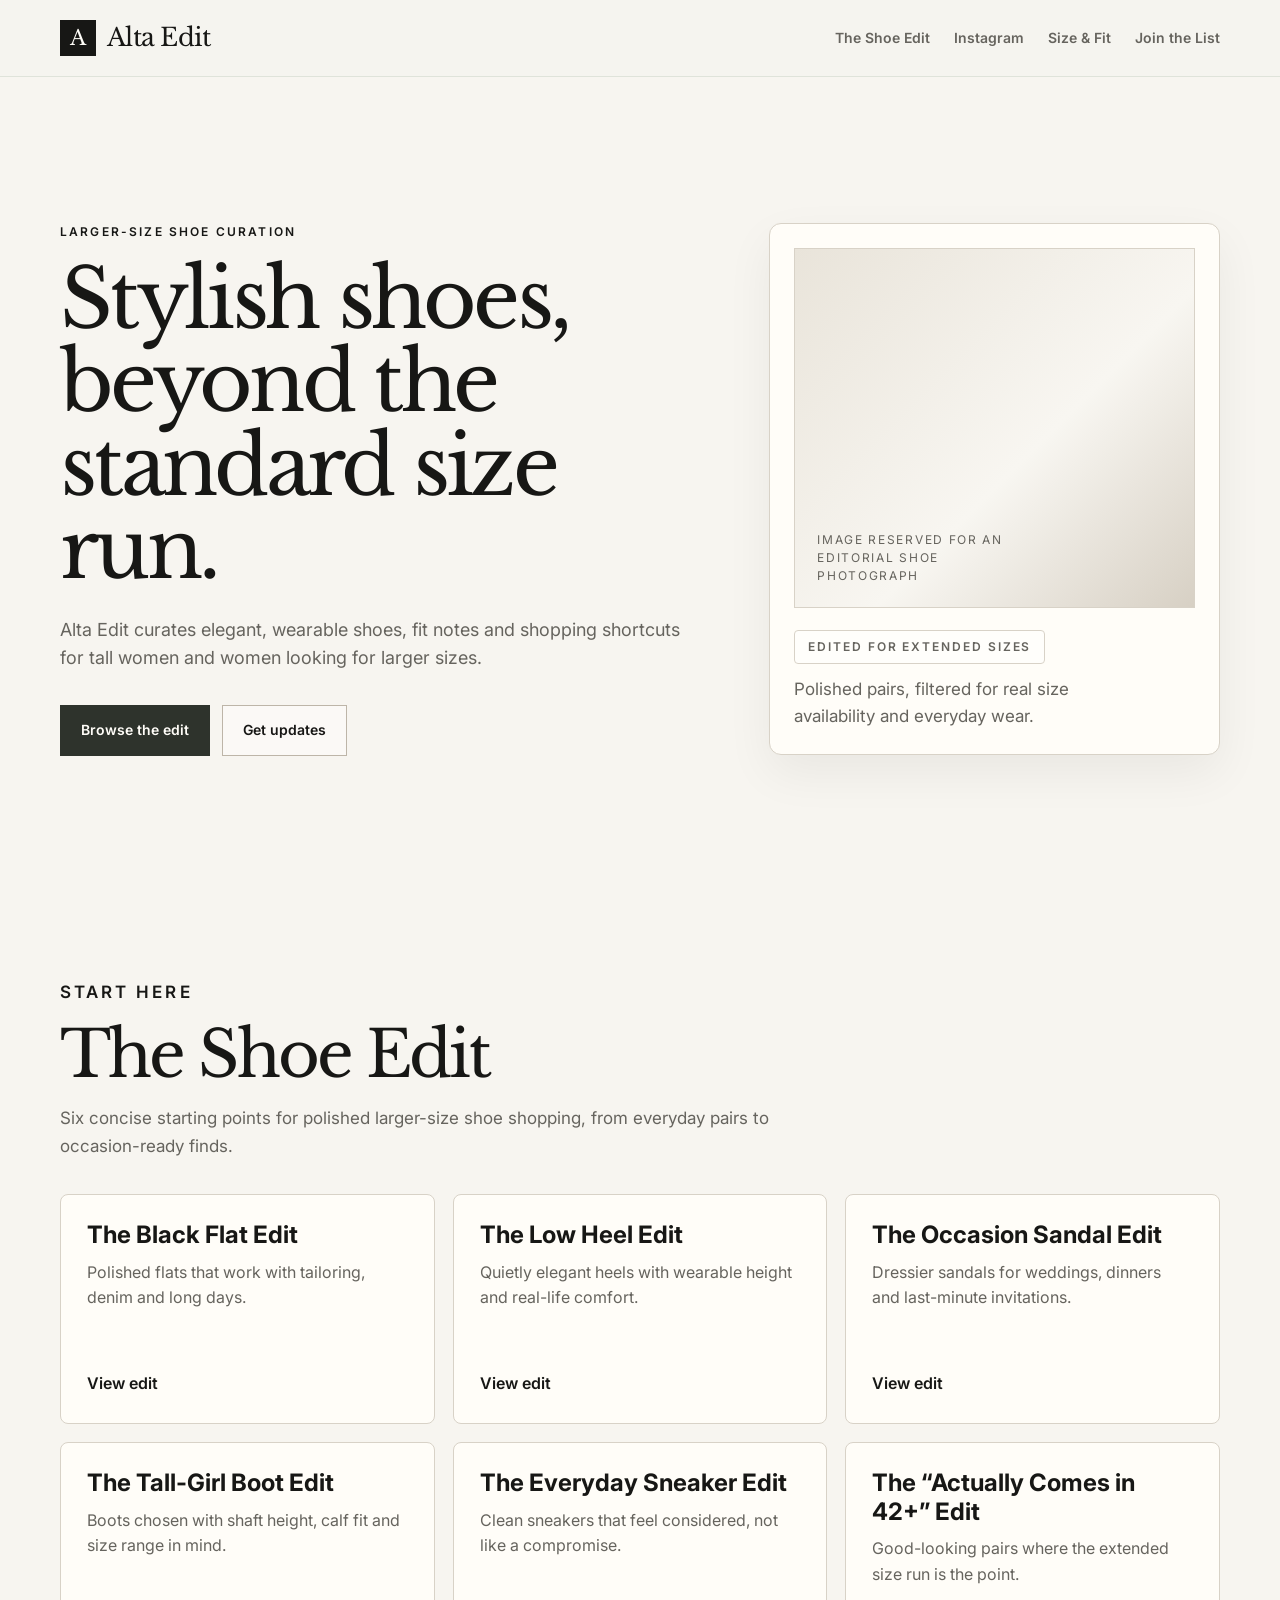
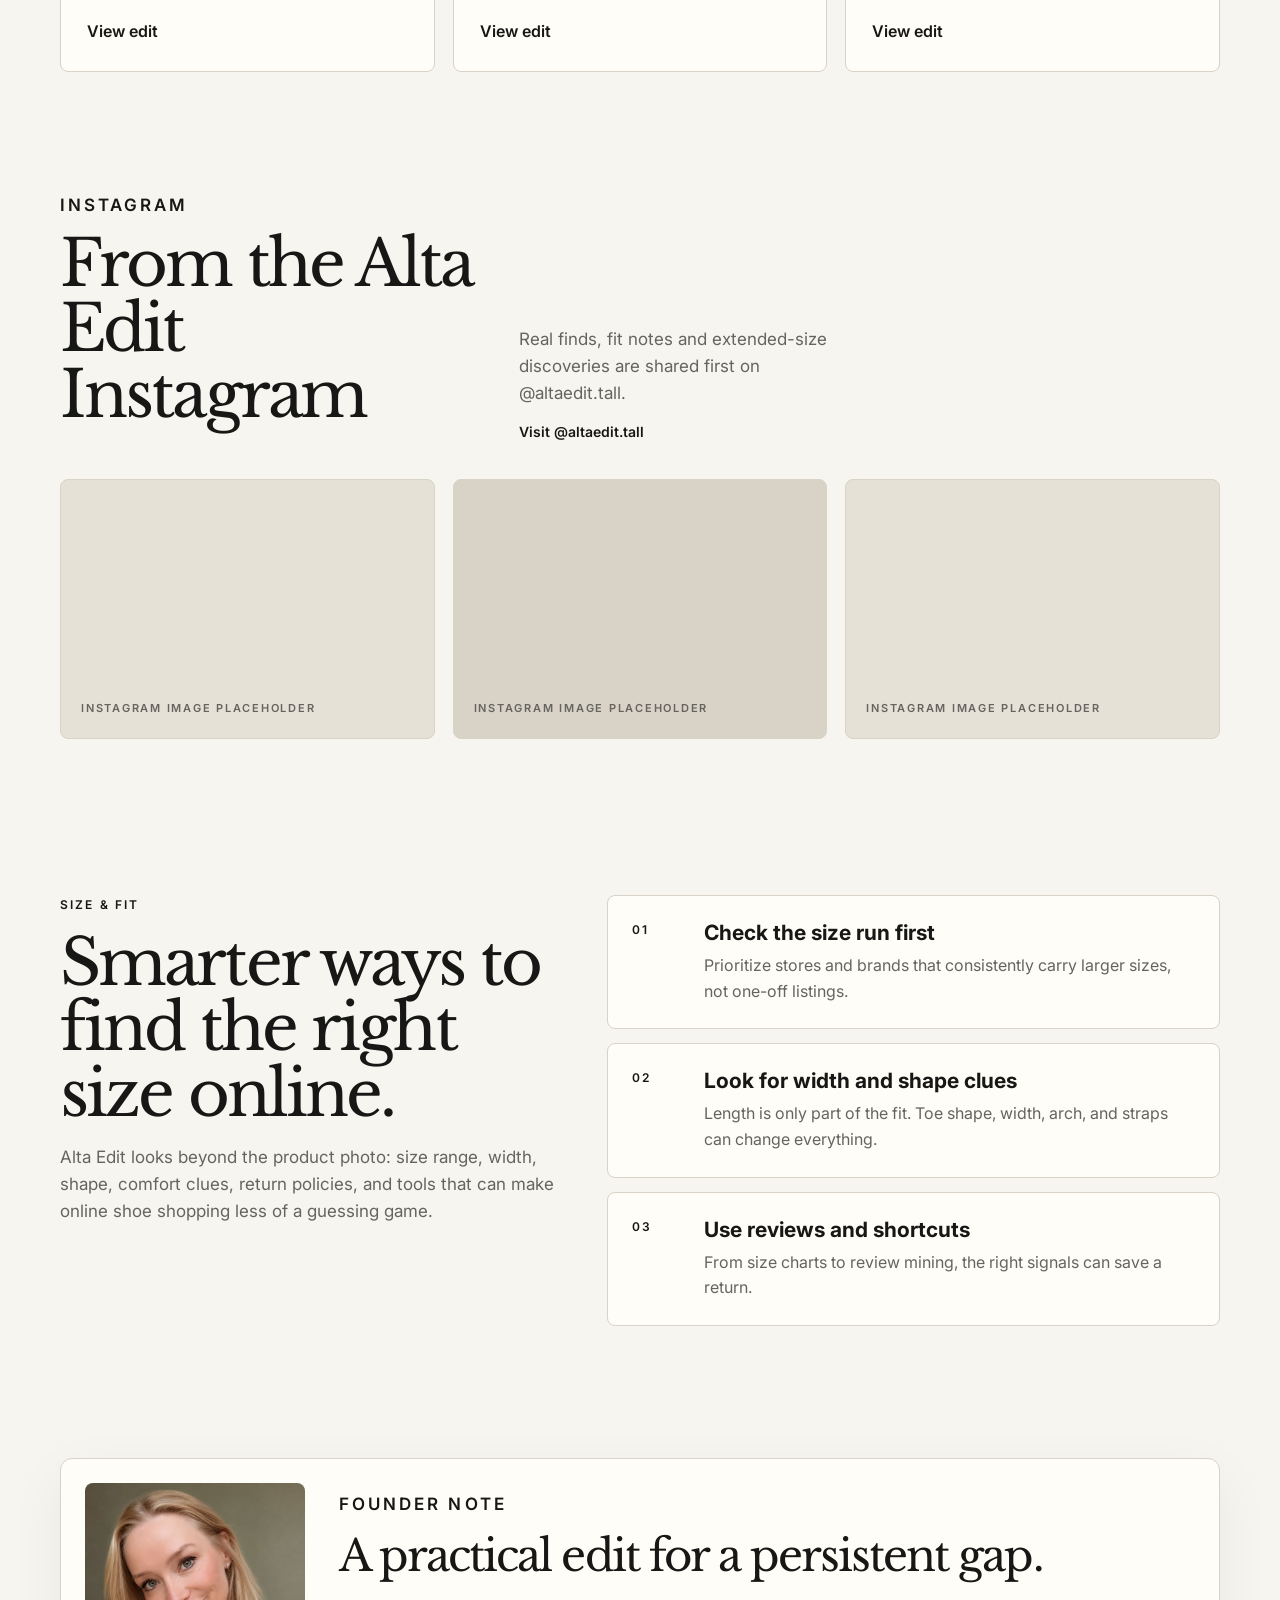
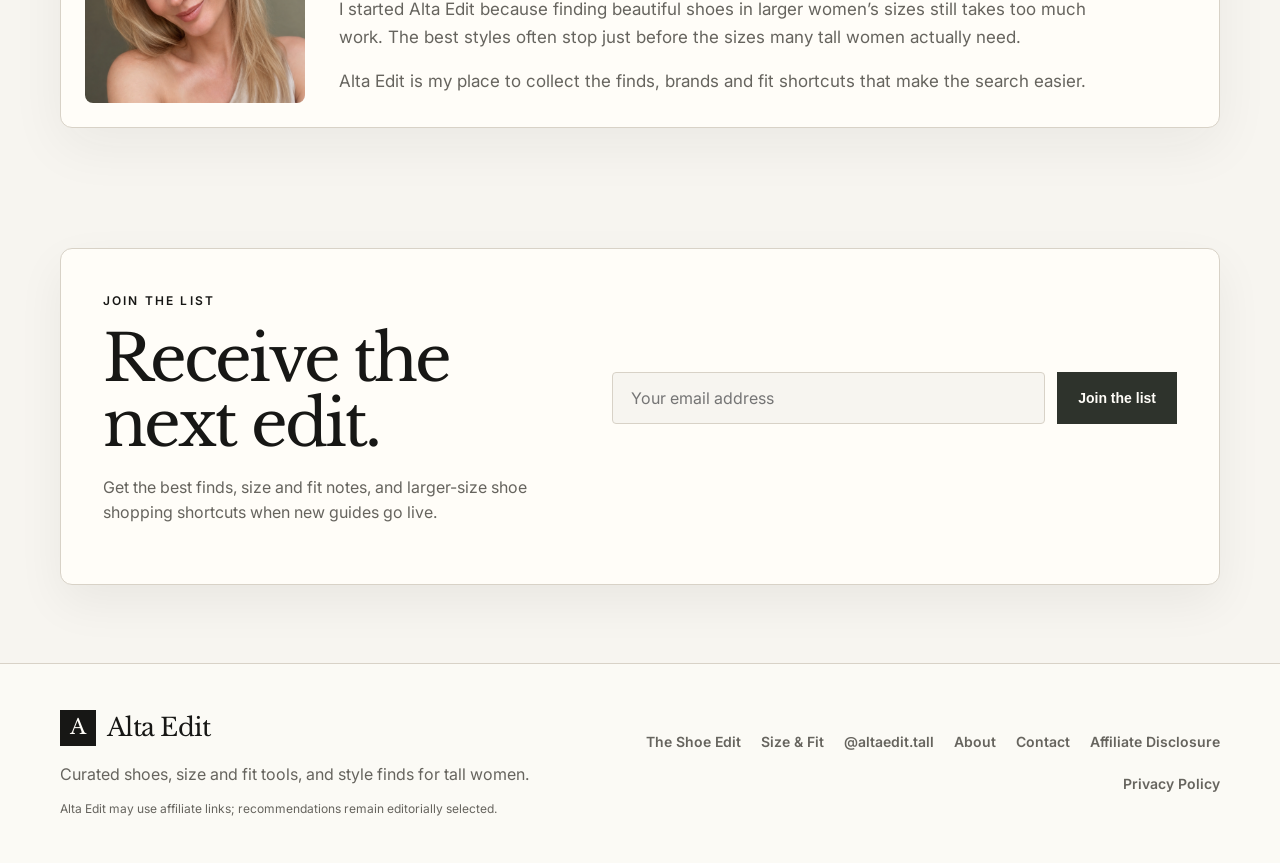
==== commit b84faf6d: "Refine Alta Edit editorial direction" ====
--- a/index.html
+++ b/index.html
@@ -3,22 +3,20 @@
 <head>
   <meta charset="utf-8" />
   <meta name="viewport" content="width=device-width, initial-scale=1" />
-  <title>Alta Edit | Stylish Women’s Shoes in Extended Sizes</title>
-  <meta name="description" content="Alta Edit is an editorial curation site for stylish women’s shoes in extended sizes, with concise edits, fit notes and Instagram-first brand discovery." />
+  <title>Alta Edit | Large Shoes & Style for Tall Women</title>
+  <meta name="description" content="Alta Edit helps tall women find stylish women’s shoes in larger sizes, with curated finds, size and fit tools, and shopping shortcuts." />
   <meta name="keywords" content="large women’s shoes, tall women style, size 11 women shoes, size 12 women shoes, stylish shoes for tall women, women’s large shoe sizes" />
   <meta name="author" content="Alta Edit" />
 
-  <meta property="og:title" content="Alta Edit | Stylish Women’s Shoes in Extended Sizes" />
-  <meta property="og:description" content="Editorial curation for stylish women’s shoes beyond the standard size run." />
+  <meta property="og:title" content="Alta Edit | Large Shoes & Style for Tall Women" />
+  <meta property="og:description" content="Curated shoes, size and fit tools, and style finds for tall women." />
   <meta property="og:type" content="website" />
   <meta property="og:url" content="https://altaedit.com" />
   <meta property="og:site_name" content="Alta Edit" />
-  <meta property="og:image" content="https://altaedit.com/assets/founder.png" />
-  <meta name="twitter:card" content="summary_large_image" />
 
   <link rel="preconnect" href="https://fonts.googleapis.com" />
   <link rel="preconnect" href="https://fonts.gstatic.com" crossorigin />
-  <link href="https://fonts.googleapis.com/css2?family=Inter:wght@400;500;600;700&family=Libre+Baskerville:wght@400;700&display=swap" rel="stylesheet" />
+  <link href="https://fonts.googleapis.com/css2?family=Libre+Baskerville:wght@400;700&family=Inter:wght@400;500;600;700&display=swap" rel="stylesheet" />
   <link rel="stylesheet" href="styles.css" />
 </head>
 
@@ -27,7 +25,7 @@
 
   <header class="site-header" data-header>
     <nav class="nav container" aria-label="Main navigation">
-      <a href="/" class="brand" aria-label="Alta Edit home">
+      <a href="#" class="brand" aria-label="Alta Edit home">
         <span class="brand-mark">A</span>
         <span>Alta Edit</span>
       </a>
@@ -64,71 +62,63 @@
         </div>
 
         <article class="hero-card" aria-label="Alta Edit editorial preview">
-          <div class="image-placeholder hero-image-placeholder" aria-hidden="true"></div>
+          <div class="editorial-placeholder" aria-hidden="true">
+            <span>Image reserved for an editorial shoe photograph</span>
+          </div>
+
           <div class="hero-card-content">
-            <p class="hero-card-label">EU 42+ edit</p>
-            <p>Polished pairs, filtered for real size availability.</p>
+            <p class="hero-card-label">Edited for extended sizes</p>
+            <p>Polished pairs, filtered for real size availability and everyday wear.</p>
           </div>
         </article>
       </div>
     </section>
 
-    <section class="section shoe-edit-section" id="shoe-edit" aria-labelledby="shoe-edit-title">
+    <section class="section" id="shoe-edit" aria-labelledby="shoe-edit-title">
       <div class="container">
-        <div class="shoe-edit-intro">
-          <div class="section-header">
-            <p class="eyebrow">Start here</p>
-            <h2 id="shoe-edit-title">The Shoe Edit</h2>
-            <p>Visual starting points for polished larger-size shoe shopping, from everyday pairs to occasion-ready finds. Full product edits are being built now; Instagram is where new discoveries and size notes appear first.</p>
-            <p class="disclosure-note">Some links may be affiliate links. Alta Edit may earn a commission if you buy through them, at no extra cost to you. Every feature is selected for style, size availability and editorial fit.</p>
-          </div>
-          <aside class="criteria-note" aria-label="Editorial criteria">
-            <span>Editorial criteria</span>
-            <p>Selected for EU 42+ availability, modern design, quality materials where possible, and non-orthopedic styling.</p>
-          </aside>
+        <div class="section-header">
+          <p class="eyebrow">Start here</p>
+          <h2 id="shoe-edit-title">The Shoe Edit</h2>
+          <p>
+            Six concise starting points for polished larger-size shoe shopping, from everyday pairs to occasion-ready finds.
+          </p>
         </div>
 
         <div class="category-grid">
           <article class="category-card">
-            <div class="image-placeholder" aria-hidden="true"></div>
-            <h3>Black Flats</h3>
+            <h3>The Black Flat Edit</h3>
             <p>Polished flats that work with tailoring, denim and long days.</p>
-            <a href="#latest-instagram" aria-label="View Black Flats edit">Coming soon</a>
-          </article>
-
-          <article class="category-card">
-            <div class="image-placeholder" aria-hidden="true"></div>
-            <h3>Low Heels</h3>
-            <p>Quietly elegant heels with wearable height and real-life ease.</p>
-            <a href="#latest-instagram" aria-label="View Low Heels edit">Coming soon</a>
-          </article>
-
-          <article class="category-card">
-            <div class="image-placeholder" aria-hidden="true"></div>
-            <h3>Occasion Sandals</h3>
+            <a href="#latest-instagram" aria-label="View The Black Flat Edit">View edit</a>
+          </article>
+
+          <article class="category-card">
+            <h3>The Low Heel Edit</h3>
+            <p>Quietly elegant heels with wearable height and real-life comfort.</p>
+            <a href="#latest-instagram" aria-label="View The Low Heel Edit">View edit</a>
+          </article>
+
+          <article class="category-card">
+            <h3>The Occasion Sandal Edit</h3>
             <p>Dressier sandals for weddings, dinners and last-minute invitations.</p>
-            <a href="#latest-instagram" aria-label="View Occasion Sandals edit">Coming soon</a>
-          </article>
-
-          <article class="category-card">
-            <div class="image-placeholder" aria-hidden="true"></div>
-            <h3>Tall-Girl Boots</h3>
-            <p>Boots considered for shaft height, calf fit and size range.</p>
-            <a href="#latest-instagram" aria-label="View Tall-Girl Boots edit">Coming soon</a>
-          </article>
-
-          <article class="category-card">
-            <div class="image-placeholder" aria-hidden="true"></div>
-            <h3>Everyday Sneakers</h3>
-            <p>Clean sneakers that feel intentional, not like a compromise.</p>
-            <a href="#latest-instagram" aria-label="View Everyday Sneakers edit">Coming soon</a>
-          </article>
-
-          <article class="category-card">
-            <div class="image-placeholder" aria-hidden="true"></div>
-            <h3>Actually Comes in 42+</h3>
+            <a href="#latest-instagram" aria-label="View The Occasion Sandal Edit">View edit</a>
+          </article>
+
+          <article class="category-card">
+            <h3>The Tall-Girl Boot Edit</h3>
+            <p>Boots chosen with shaft height, calf fit and size range in mind.</p>
+            <a href="#latest-instagram" aria-label="View The Tall-Girl Boot Edit">View edit</a>
+          </article>
+
+          <article class="category-card">
+            <h3>The Everyday Sneaker Edit</h3>
+            <p>Clean sneakers that feel considered, not like a compromise.</p>
+            <a href="#latest-instagram" aria-label="View The Everyday Sneaker Edit">View edit</a>
+          </article>
+
+          <article class="category-card">
+            <h3>The “Actually Comes in 42+” Edit</h3>
             <p>Good-looking pairs where the extended size run is the point.</p>
-            <a href="#latest-instagram" aria-label="View Actually Comes in 42+ edit">Coming soon</a>
+            <a href="#latest-instagram" aria-label="View The Actually Comes in 42+ Edit">View edit</a>
           </article>
         </div>
       </div>
@@ -147,13 +137,16 @@
           </div>
         </div>
 
-        <div class="instagram-grid" aria-label="Curated Instagram preview placeholders">
-          <article class="instagram-card"><div class="image-placeholder" aria-hidden="true"></div><span>New find</span></article>
-          <article class="instagram-card"><div class="image-placeholder" aria-hidden="true"></div><span>Size note</span></article>
-          <article class="instagram-card"><div class="image-placeholder" aria-hidden="true"></div><span>Boot edit</span></article>
-          <article class="instagram-card"><div class="image-placeholder" aria-hidden="true"></div><span>Low heel</span></article>
-          <article class="instagram-card"><div class="image-placeholder" aria-hidden="true"></div><span>Daily pair</span></article>
-          <article class="instagram-card"><div class="image-placeholder" aria-hidden="true"></div><span>EU 42+</span></article>
+        <div class="instagram-grid" aria-label="Instagram placeholder cards">
+          <article class="instagram-card" aria-label="Instagram image placeholder">
+            <span>Instagram image placeholder</span>
+          </article>
+          <article class="instagram-card instagram-card-muted" aria-label="Instagram image placeholder">
+            <span>Instagram image placeholder</span>
+          </article>
+          <article class="instagram-card" aria-label="Instagram image placeholder">
+            <span>Instagram image placeholder</span>
+          </article>
         </div>
       </div>
     </section>
@@ -170,7 +163,7 @@
 
         <div class="tips-list" aria-label="Size and fit topics">
           <div class="tip">
-            <span>Size run</span>
+            <span>01</span>
             <div>
               <h3>Check the size run first</h3>
               <p>Prioritize stores and brands that consistently carry larger sizes, not one-off listings.</p>
@@ -178,7 +171,7 @@
           </div>
 
           <div class="tip">
-            <span>Shape</span>
+            <span>02</span>
             <div>
               <h3>Look for width and shape clues</h3>
               <p>Length is only part of the fit. Toe shape, width, arch, and straps can change everything.</p>
@@ -186,7 +179,7 @@
           </div>
 
           <div class="tip">
-            <span>Signals</span>
+            <span>03</span>
             <div>
               <h3>Use reviews and shortcuts</h3>
               <p>From size charts to review mining, the right signals can save a return.</p>
@@ -237,19 +230,22 @@
   <footer class="site-footer">
     <div class="container footer-grid">
       <div>
-        <a href="/" class="brand footer-brand">
+        <a href="#" class="brand footer-brand">
           <span class="brand-mark">A</span>
           <span>Alta Edit</span>
         </a>
         <p>Curated shoes, size and fit tools, and style finds for tall women.</p>
+        <p class="affiliate-note">Alta Edit may use affiliate links; recommendations remain editorially selected.</p>
       </div>
 
       <div class="footer-links">
-        <a href="/about.html">About</a>
-        <a href="/contact.html">Contact</a>
-        <a href="/affiliate-disclosure.html">Affiliate Disclosure</a>
-        <a href="/privacy-policy.html">Privacy Policy</a>
-        <a href="https://www.instagram.com/altaedit.tall/" target="_blank" rel="noopener noreferrer">Instagram</a>
+        <a href="#shoe-edit">The Shoe Edit</a>
+        <a href="#size-fit">Size &amp; Fit</a>
+        <a href="https://www.instagram.com/altaedit.tall/" target="_blank" rel="noopener noreferrer">@altaedit.tall</a>
+        <a href="about.html">About</a>
+        <a href="contact.html">Contact</a>
+        <a href="affiliate-disclosure.html">Affiliate Disclosure</a>
+        <a href="privacy-policy.html">Privacy Policy</a>
       </div>
     </div>
   </footer>
@@ -260,7 +256,7 @@
     "@type": "WebSite",
     "name": "Alta Edit",
     "url": "https://altaedit.com",
-    "description": "Alta Edit is an editorial curation site for stylish women’s shoes in extended sizes, with concise edits, fit notes and Instagram-first brand discovery.",
+    "description": "Alta Edit helps tall women find stylish women’s shoes in larger sizes, with curated finds, size and fit tools, and shopping shortcuts.",
     "sameAs": ["https://www.instagram.com/altaedit.tall/"]
   }
   </script>
--- a/styles.css
+++ b/styles.css
@@ -1,18 +1,18 @@
 :root {
   --bg: #F7F5F0;
-  --surface: #FFFEFB;
-  --text: #1F211D;
-  --muted: #6F746D;
-  --accent: #5E6658;
-  --accent-dark: #3F463C;
-  --soft: #ECE8DF;
-  --border: #D9D5CB;
-  --border-strong: #BEB8AC;
+  --surface: #FFFDF8;
+  --text: #171715;
+  --muted: #66645E;
+  --accent: #2E332C;
+  --accent-dark: #171715;
+  --soft: #E6E1D7;
+  --border: #D8D2C7;
+  --border-strong: #BDB5A8;
   --white: #FFFFFF;
-  --shadow: 0 18px 45px rgba(31, 33, 29, 0.06);
-  --radius-lg: 18px;
-  --radius-md: 12px;
-  --radius-sm: 8px;
+  --shadow: 0 18px 48px rgba(23, 23, 21, 0.06);
+  --radius-lg: 12px;
+  --radius-md: 8px;
+  --radius-sm: 4px;
   --container: 1160px;
   --font-heading: "Libre Baskerville", Georgia, serif;
   --font-body: "Inter", system-ui, -apple-system, BlinkMacSystemFont, "Segoe UI", sans-serif;
@@ -34,7 +34,7 @@
   color: var(--text);
   font-family: var(--font-body);
   font-size: 16px;
-  line-height: 1.65;
+  line-height: 1.6;
 }
 
 body.menu-open {
@@ -69,7 +69,7 @@
 }
 
 .section {
-  padding: 76px 0;
+  padding: 78px 0;
 }
 
 .skip-link {
@@ -105,15 +105,15 @@
   position: sticky;
   top: 0;
   z-index: 50;
-  background: rgba(247, 245, 240, 0.9);
+  background: rgba(245, 244, 239, 0.86);
   backdrop-filter: blur(18px);
-  border-bottom: 1px solid rgba(217, 213, 203, 0.82);
+  border-bottom: 1px solid rgba(218, 223, 213, 0.8);
   transition: box-shadow 180ms ease, background 180ms ease;
 }
 
 .site-header.is-scrolled {
-  background: rgba(255, 254, 251, 0.94);
-  box-shadow: 0 10px 30px rgba(31, 33, 29, 0.05);
+  background: rgba(255, 254, 251, 0.92);
+  box-shadow: 0 12px 40px rgba(32, 35, 31, 0.07);
 }
 
 .nav {
@@ -126,23 +126,24 @@
 
 .brand {
   display: inline-flex;
-  align-items: baseline;
-  gap: 10px;
+  align-items: center;
+  gap: 11px;
   font-family: var(--font-heading);
-  font-size: 24px;
+  font-size: 25px;
+  font-weight: 400;
   letter-spacing: -0.03em;
 }
 
 .brand-mark {
   display: inline-grid;
   place-items: center;
-  width: 28px;
-  height: 28px;
-  border: 1px solid var(--text);
-  border-radius: 50%;
-  color: var(--text);
+  width: 36px;
+  height: 36px;
+  border-radius: 0;
+  background: var(--text);
+  color: var(--surface);
   font-family: var(--font-heading);
-  font-size: 15px;
+  font-size: 21px;
   line-height: 1;
 }
 
@@ -151,32 +152,25 @@
   align-items: center;
   gap: 24px;
   color: var(--muted);
-  font-size: 13px;
+  font-size: 14px;
   font-weight: 600;
-  letter-spacing: 0.02em;
-}
-
-.nav-menu a,
-.text-link,
-.category-card a,
-.footer-links a {
-  transition: color 180ms ease, border-color 180ms ease;
+}
+
+.nav-menu a {
+  transition: color 180ms ease;
 }
 
 .nav-menu a:hover,
-.nav-menu a:focus-visible,
-.footer-links a:hover,
-.text-link:hover,
-.category-card a:hover {
+.nav-menu a:focus-visible {
   color: var(--text);
 }
 
 .nav-toggle {
   display: none;
-  width: 42px;
-  height: 42px;
-  border: 1px solid var(--border);
-  border-radius: 50%;
+  width: 44px;
+  height: 44px;
+  border: 1px solid var(--border);
+  border-radius: var(--radius-sm);
   background: var(--surface);
   padding: 0;
   cursor: pointer;
@@ -185,40 +179,41 @@
 .nav-toggle span:not(.sr-only) {
   display: block;
   width: 18px;
-  height: 1px;
+  height: 2px;
   margin: 5px auto;
   background: var(--text);
+  border-radius: var(--radius-sm);
   transition: transform 180ms ease, opacity 180ms ease;
 }
 
 .nav-toggle[aria-expanded="true"] span:nth-child(2) {
-  transform: translateY(3px) rotate(45deg);
+  transform: translateY(3.5px) rotate(45deg);
 }
 
 .nav-toggle[aria-expanded="true"] span:nth-child(3) {
-  transform: translateY(-3px) rotate(-45deg);
+  transform: translateY(-3.5px) rotate(-45deg);
 }
 
 .hero {
   min-height: calc(100svh - 76px);
   display: grid;
   align-items: center;
-  padding-top: 70px;
-  padding-bottom: 70px;
+  padding-top: 72px;
+  padding-bottom: 72px;
 }
 
 .hero-grid {
   display: grid;
-  grid-template-columns: minmax(0, 1fr) minmax(320px, 0.66fr);
-  align-items: center;
-  gap: clamp(42px, 7vw, 92px);
+  grid-template-columns: minmax(0, 1.04fr) minmax(320px, 0.74fr);
+  align-items: center;
+  gap: clamp(34px, 6vw, 76px);
 }
 
 .eyebrow {
   margin-bottom: 16px;
   color: var(--accent-dark);
-  font-size: 11px;
-  font-weight: 700;
+  font-size: 12px;
+  font-weight: 600;
   letter-spacing: 0.18em;
   text-transform: uppercase;
 }
@@ -233,26 +228,25 @@
 }
 
 h1 {
-  max-width: 760px;
-  font-size: clamp(48px, 6.2vw, 84px);
+  max-width: 780px;
+  font-size: clamp(48px, 6.4vw, 86px);
   margin-bottom: 24px;
 }
 
 h2 {
-  font-size: clamp(34px, 4.5vw, 58px);
+  font-size: clamp(40px, 5vw, 66px);
   margin-bottom: 18px;
 }
 
 h3 {
   color: var(--text);
   font-size: 21px;
-  font-weight: 500;
-  line-height: 1.22;
+  line-height: 1.2;
   margin-bottom: 10px;
 }
 
 .hero-text {
-  max-width: 620px;
+  max-width: 650px;
   font-size: 18px;
 }
 
@@ -267,21 +261,26 @@
 
 .button {
   display: inline-flex;
-  min-height: 46px;
+  min-height: 48px;
   align-items: center;
   justify-content: center;
   border-radius: 0;
-  padding: 12px 18px;
-  font-size: 13px;
-  font-weight: 700;
+  padding: 13px 20px;
+  font-size: 14px;
+  font-weight: 600;
   border: 1px solid transparent;
-  letter-spacing: 0.02em;
-  transition: background 180ms ease, color 180ms ease, border-color 180ms ease;
+  transition: transform 180ms ease, box-shadow 180ms ease, background 180ms ease;
+}
+
+.button:hover,
+.button:focus-visible {
+  transform: translateY(-2px);
 }
 
 .button-primary {
-  background: var(--text);
+  background: var(--accent);
   color: var(--surface);
+  box-shadow: none;
 }
 
 .button-primary:hover,
@@ -292,46 +291,87 @@
 .button-secondary {
   color: var(--text);
   border-color: var(--border-strong);
+  background: rgba(255, 254, 251, 0.55);
+}
+
+.hero-card {
+  background: var(--surface);
+  border: 1px solid var(--border);
+  border-radius: var(--radius-lg);
+  box-shadow: var(--shadow);
+  padding: 24px;
+  min-height: 520px;
+  display: grid;
+  grid-template-rows: 1fr auto;
+  gap: 22px;
+  overflow: hidden;
+  position: relative;
+}
+
+.hero-card::before {
+  content: "";
+  position: absolute;
+  inset: 0;
+  border-radius: 0;
   background: transparent;
-}
-
-.button-secondary:hover,
-.button-secondary:focus-visible {
-  border-color: var(--text);
-}
-
-.hero-card {
-  display: grid;
-  gap: 18px;
-  padding: 0;
-  background: transparent;
-}
-
-.hero-image-placeholder {
-  min-height: 520px;
+  z-index: 0;
+}
+
+.hero-card > * {
+  position: relative;
+  z-index: 1;
+}
+
+.hero-card-top {
+  display: flex;
+  justify-content: space-between;
+  align-items: center;
+  gap: 12px;
 }
 
 .hero-card-label {
-  margin: 0 0 8px;
-  color: var(--accent-dark);
-  font-size: 11px;
-  font-weight: 700;
+  display: inline-flex;
+  align-items: center;
+  min-height: 34px;
+  border: 1px solid var(--border);
+  border-radius: var(--radius-sm);
+  background: rgba(255, 254, 251, 0.78);
+  color: var(--muted);
+  font-size: 12px;
+  font-weight: 600;
   letter-spacing: 0.16em;
+  line-height: 1;
+  padding: 0 13px;
   text-transform: uppercase;
 }
 
+
+.editorial-placeholder {
+  display: grid;
+  place-items: end start;
+  min-height: 360px;
+  padding: 22px;
+  border: 1px solid var(--border);
+  background: linear-gradient(135deg, #E9E4DA 0%, #F8F6F1 58%, #D7D0C4 100%);
+}
+
+.editorial-placeholder span {
+  max-width: 210px;
+  color: var(--muted);
+  font-size: 12px;
+  letter-spacing: 0.14em;
+  line-height: 1.5;
+  text-transform: uppercase;
+}
+
+.hero-card-content {
+  max-width: 360px;
+}
+
 .hero-card-content p:last-child {
-  max-width: 340px;
   margin-bottom: 0;
-  font-size: 15px;
-}
-
-.image-placeholder {
-  min-height: 270px;
-  border: 1px solid var(--border);
-  background:
-    linear-gradient(135deg, rgba(255, 254, 251, 0.35), rgba(31, 33, 29, 0.04)),
-    linear-gradient(180deg, #E6E1D7 0%, #F8F6F1 100%);
+  color: var(--muted);
+  font-size: 17px;
 }
 
 .fit-grid,
@@ -343,97 +383,8 @@
   align-items: start;
 }
 
-.section-header {
-  max-width: 780px;
-  margin-bottom: 34px;
-}
-
-.section-header p {
-  font-size: 17px;
-}
-
-.shoe-edit-section {
-  padding-top: 58px;
-}
-
-.shoe-edit-intro {
-  display: grid;
-  grid-template-columns: minmax(0, 1fr) 330px;
-  gap: 36px;
-  align-items: end;
-  margin-bottom: 34px;
-}
-
-.shoe-edit-intro .section-header {
-  margin-bottom: 0;
-}
-
-.disclosure-note {
-  max-width: 760px;
-  margin-top: 16px;
-  color: var(--muted);
-  font-size: 13px !important;
-}
-
-.criteria-note {
-  padding-top: 18px;
-  border-top: 1px solid var(--border);
-}
-
-.criteria-note span {
-  color: var(--accent-dark);
-  font-size: 11px;
-  font-weight: 700;
-  letter-spacing: 0.16em;
-  text-transform: uppercase;
-}
-
-.criteria-note p {
-  margin: 10px 0 0;
-  font-size: 14px;
-}
-
-.category-grid {
-  display: grid;
-  grid-template-columns: repeat(3, 1fr);
-  gap: 28px 22px;
-}
-
-.category-card {
-  min-height: 100%;
-  display: flex;
-  flex-direction: column;
-  padding-bottom: 6px;
-  border-bottom: 1px solid var(--border);
-}
-
-.category-card .image-placeholder {
-  min-height: 300px;
-  margin-bottom: 18px;
-}
-
-.category-card h3 {
-  font-family: var(--font-body);
-  font-size: 20px;
-}
-
-.category-card p {
-  margin-bottom: 22px;
-  font-size: 15px;
-}
-
-.category-card a {
-  width: fit-content;
-  margin-top: auto;
-  color: var(--accent-dark);
-  font-size: 13px;
-  font-weight: 700;
-  letter-spacing: 0.02em;
-  border-bottom: 1px solid currentColor;
-}
-
 .instagram-section {
-  padding-top: 62px;
+  padding-top: 42px;
 }
 
 .section-header-split {
@@ -450,79 +401,36 @@
 
 .text-link {
   color: var(--accent-dark);
-  font-size: 13px;
-  font-weight: 700;
-  border-bottom: 1px solid currentColor;
+  font-size: 14px;
+  font-weight: 600;
 }
 
 .instagram-grid {
   display: grid;
-  grid-template-columns: repeat(6, 1fr);
-  gap: 14px;
+  grid-template-columns: repeat(3, 1fr);
+  gap: 18px;
 }
 
 .instagram-card {
-  display: block;
-}
-
-.instagram-card .image-placeholder {
-  min-height: 180px;
+  min-height: 260px;
+  display: grid;
+  place-items: end start;
+  padding: 20px;
+  border: 1px solid var(--border);
+  border-radius: var(--radius-md);
+  background: #E6E1D7;
+}
+
+.instagram-card-muted {
+  background: #D8D2C7;
 }
 
 .instagram-card span {
-  display: block;
-  margin-top: 10px;
-  color: var(--accent-dark);
+  color: var(--muted);
   font-size: 11px;
-  font-weight: 700;
-  letter-spacing: 0.14em;
+  font-weight: 600;
+  letter-spacing: 0.16em;
   text-transform: uppercase;
-}
-
-.fit-section {
-  background: linear-gradient(180deg, transparent 0%, rgba(236, 232, 223, 0.5) 100%);
-}
-
-.fit-panel {
-  position: sticky;
-  top: 116px;
-}
-
-.fit-panel p:last-child {
-  font-size: 17px;
-}
-
-.tips-list {
-  display: grid;
-  gap: 0;
-  border-top: 1px solid var(--border);
-}
-
-.tip {
-  display: grid;
-  grid-template-columns: 100px 1fr;
-  gap: 22px;
-  align-items: start;
-  padding: 22px 0;
-  border-bottom: 1px solid var(--border);
-}
-
-.tip span {
-  color: var(--accent-dark);
-  font-size: 11px;
-  font-weight: 700;
-  letter-spacing: 0.14em;
-  text-transform: uppercase;
-}
-
-.tip h3 {
-  margin-bottom: 8px;
-  font-family: var(--font-body);
-  font-size: 18px;
-}
-
-.tip p {
-  margin-bottom: 0;
 }
 
 .founder-section {
@@ -534,11 +442,16 @@
   grid-template-columns: 220px 1fr;
   gap: 34px;
   align-items: center;
-  padding: 0;
+  padding: 24px;
+  border: 1px solid var(--border);
+  border-radius: var(--radius-lg);
+  background: var(--surface);
+  box-shadow: 0 18px 55px rgba(32, 35, 31, 0.06);
 }
 
 .founder-image-wrap {
   aspect-ratio: 1;
+  border-radius: var(--radius-md);
   overflow: hidden;
   background: var(--soft);
 }
@@ -555,7 +468,7 @@
 }
 
 .founder-copy h2 {
-  font-size: clamp(30px, 3.3vw, 46px);
+  font-size: clamp(32px, 3.4vw, 48px);
 }
 
 .founder-copy p {
@@ -566,14 +479,99 @@
   margin-bottom: 0;
 }
 
+.section-header {
+  max-width: 780px;
+  margin-bottom: 34px;
+}
+
+.section-header p {
+  font-size: 17px;
+}
+
+.category-grid {
+  display: grid;
+  grid-template-columns: repeat(3, 1fr);
+  gap: 18px;
+}
+
+.category-card {
+  min-height: 230px;
+  display: flex;
+  flex-direction: column;
+  padding: 26px;
+  background: var(--surface);
+  border: 1px solid var(--border);
+  border-radius: var(--radius-md);
+  box-shadow: none;
+}
+
+.tip span {
+  color: var(--accent-dark);
+  font-size: 12px;
+  font-weight: 600;
+  letter-spacing: 0.16em;
+  text-transform: uppercase;
+}
+
+.category-card h3 {
+  margin-top: 0;
+  font-size: 24px;
+}
+
+.category-card a {
+  width: fit-content;
+  margin-top: auto;
+  color: var(--accent-dark);
+  font-weight: 600;
+}
+
+.fit-section {
+  background: transparent;
+}
+
+.fit-panel {
+  position: sticky;
+  top: 116px;
+}
+
+.fit-panel p:last-child {
+  font-size: 17px;
+}
+
+.tips-list {
+  display: grid;
+  gap: 14px;
+}
+
+.tip {
+  display: grid;
+  grid-template-columns: 54px 1fr;
+  gap: 18px;
+  align-items: start;
+  background: var(--surface);
+  border: 1px solid var(--border);
+  border-radius: var(--radius-md);
+  padding: 24px;
+}
+
+.tip h3 {
+  margin-bottom: 8px;
+}
+
+.tip p {
+  margin-bottom: 0;
+}
+
 .newsletter-section {
   padding-top: 42px;
 }
 
 .newsletter-box {
-  border-top: 1px solid var(--border);
-  border-bottom: 1px solid var(--border);
-  padding: 42px 0;
+  background: var(--surface);
+  border: 1px solid var(--border);
+  border-radius: var(--radius-lg);
+  box-shadow: var(--shadow);
+  padding: 42px;
   align-items: center;
 }
 
@@ -585,18 +583,19 @@
 
 .newsletter-form input {
   width: 100%;
-  min-height: 50px;
-  border: 1px solid var(--border);
-  border-radius: 0;
-  background: var(--surface);
+  min-height: 52px;
+  border: 1px solid var(--border);
+  border-radius: var(--radius-sm);
+  background: var(--bg);
   color: var(--text);
   font: inherit;
-  padding: 0 16px;
+  padding: 0 18px;
   outline: none;
 }
 
 .newsletter-form input:focus {
-  border-color: var(--text);
+  border-color: var(--accent);
+  box-shadow: 0 0 0 4px rgba(127, 139, 118, 0.16);
 }
 
 .form-message {
@@ -609,7 +608,7 @@
 .site-footer {
   padding: 44px 0;
   border-top: 1px solid var(--border);
-  background: rgba(255, 254, 251, 0.48);
+  background: rgba(255, 254, 251, 0.45);
 }
 
 .footer-grid {
@@ -630,40 +629,17 @@
   gap: 20px;
   flex-wrap: wrap;
   color: var(--muted);
-  font-size: 13px;
+  font-size: 14px;
   font-weight: 600;
 }
 
-.narrow {
-  max-width: 820px;
-}
-
-.page-main .page-hero {
-  padding-bottom: 34px;
-}
-
-.page-content {
-  padding-top: 28px;
-}
-
-.page-content h2 {
-  margin-top: 34px;
-  font-size: clamp(28px, 3vw, 40px);
-}
-
-.page-content p {
-  font-size: 17px;
-}
-
-@media (max-width: 1100px) {
-  .instagram-grid {
-    grid-template-columns: repeat(3, 1fr);
-  }
+.footer-links a:hover {
+  color: var(--text);
 }
 
 @media (max-width: 900px) {
   .section {
-    padding: 62px 0;
+    padding: 64px 0;
   }
 
   .nav-toggle {
@@ -677,9 +653,11 @@
     inset: 76px 20px auto 20px;
     display: grid;
     gap: 0;
-    padding: 10px;
+    padding: 14px;
     background: var(--surface);
     border: 1px solid var(--border);
+    border-radius: var(--radius-md);
+    box-shadow: var(--shadow);
     opacity: 0;
     visibility: hidden;
     transform: translateY(-10px);
@@ -693,17 +671,21 @@
   }
 
   .nav-menu a {
-    padding: 13px 10px;
+    padding: 14px 12px;
+    border-radius: 14px;
+  }
+
+  .nav-menu a:hover {
+    background: var(--soft);
   }
 
   .hero {
     min-height: auto;
-    padding-top: 54px;
+    padding-top: 56px;
     padding-bottom: 42px;
   }
 
   .hero-grid,
-  .shoe-edit-intro,
   .section-header-split,
   .fit-grid,
   .newsletter-box,
@@ -712,20 +694,26 @@
     grid-template-columns: 1fr;
   }
 
-  .hero-image-placeholder {
-    min-height: 360px;
-  }
-
-  .category-grid {
-    grid-template-columns: repeat(2, 1fr);
+  .hero-card {
+    min-height: auto;
+    grid-template-rows: 1fr auto;
+  }
+
+  .hero-card-content {
+    max-width: none;
+  }
+
+  .founder-image-wrap {
+    max-width: 320px;
+  }
+
+  .category-grid,
+  .instagram-grid {
+    grid-template-columns: 1fr;
   }
 
   .fit-panel {
     position: static;
-  }
-
-  .founder-image-wrap {
-    max-width: 320px;
   }
 
   .newsletter-form {
@@ -743,7 +731,7 @@
   }
 
   .section {
-    padding: 52px 0;
+    padding: 54px 0;
   }
 
   .nav {
@@ -751,15 +739,15 @@
   }
 
   .brand {
-    font-size: 22px;
+    font-size: 23px;
   }
 
   h1 {
-    font-size: clamp(42px, 12.5vw, 54px);
+    font-size: clamp(42px, 13vw, 54px);
   }
 
   h2 {
-    font-size: 38px;
+    font-size: 42px;
   }
 
   .hero-actions,
@@ -768,23 +756,60 @@
     flex-direction: column;
   }
 
+  .hero-card {
+    gap: 18px;
+    padding: 20px;
+  }
+
+  .hero-card-top {
+    align-items: flex-start;
+    flex-direction: column;
+  }
+
   .button {
     width: 100%;
   }
 
-  .category-grid,
-  .instagram-grid {
-    grid-template-columns: 1fr;
-  }
-
-  .image-placeholder,
-  .category-card .image-placeholder,
-  .hero-image-placeholder {
-    min-height: 240px;
+  .newsletter-box,
+  .founder-card {
+    padding: 26px;
+  }
+
+  .category-card {
+    min-height: auto;
+  }
+
+  .instagram-card {
+    min-height: 190px;
   }
 
   .tip {
     grid-template-columns: 1fr;
-    gap: 8px;
-  }
-}
+  }
+}
+
+.affiliate-note {
+  margin-top: 12px;
+  font-size: 12px;
+}
+
+.policy-page {
+  padding: 86px 0;
+}
+
+.policy-content {
+  max-width: 760px;
+}
+
+.policy-content h1 {
+  font-size: clamp(42px, 6vw, 68px);
+}
+
+.policy-content h2 {
+  margin-top: 40px;
+  font-size: clamp(28px, 3.5vw, 38px);
+}
+
+.policy-content a {
+  border-bottom: 1px solid currentColor;
+}
